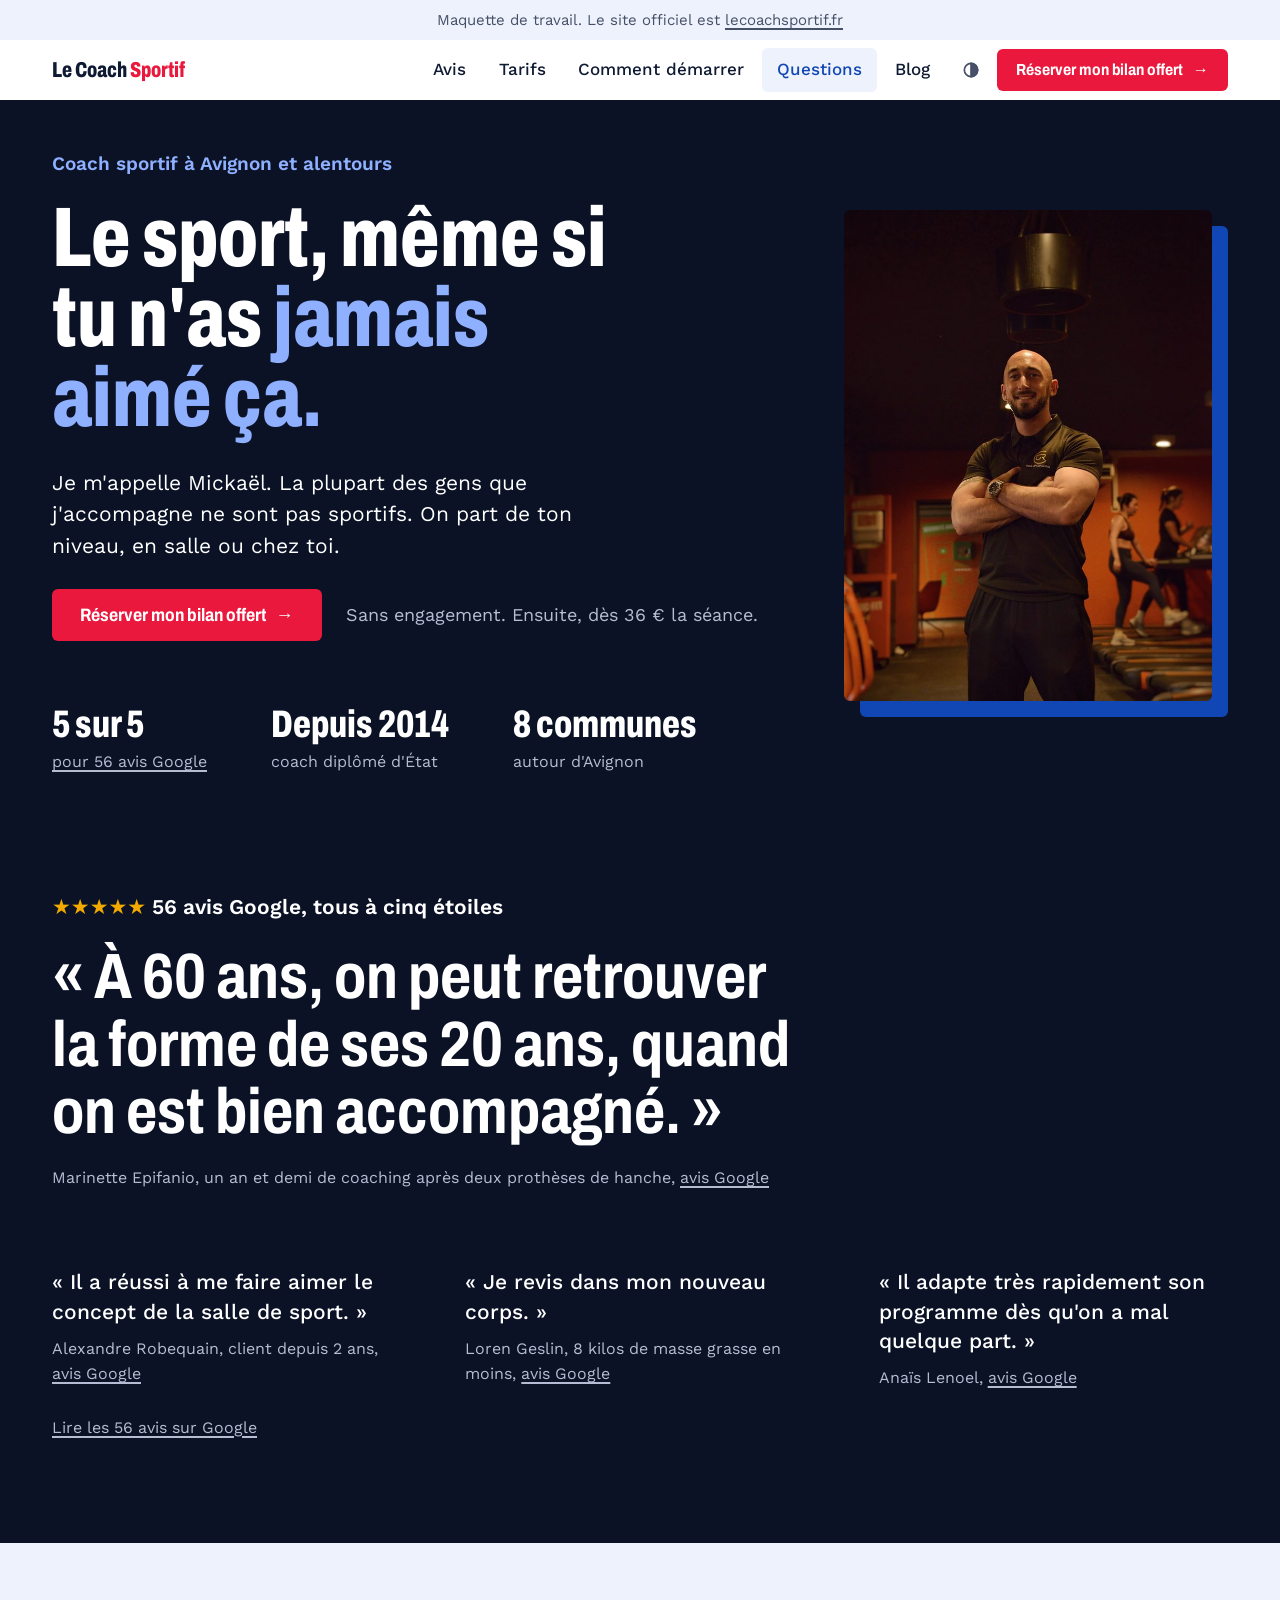
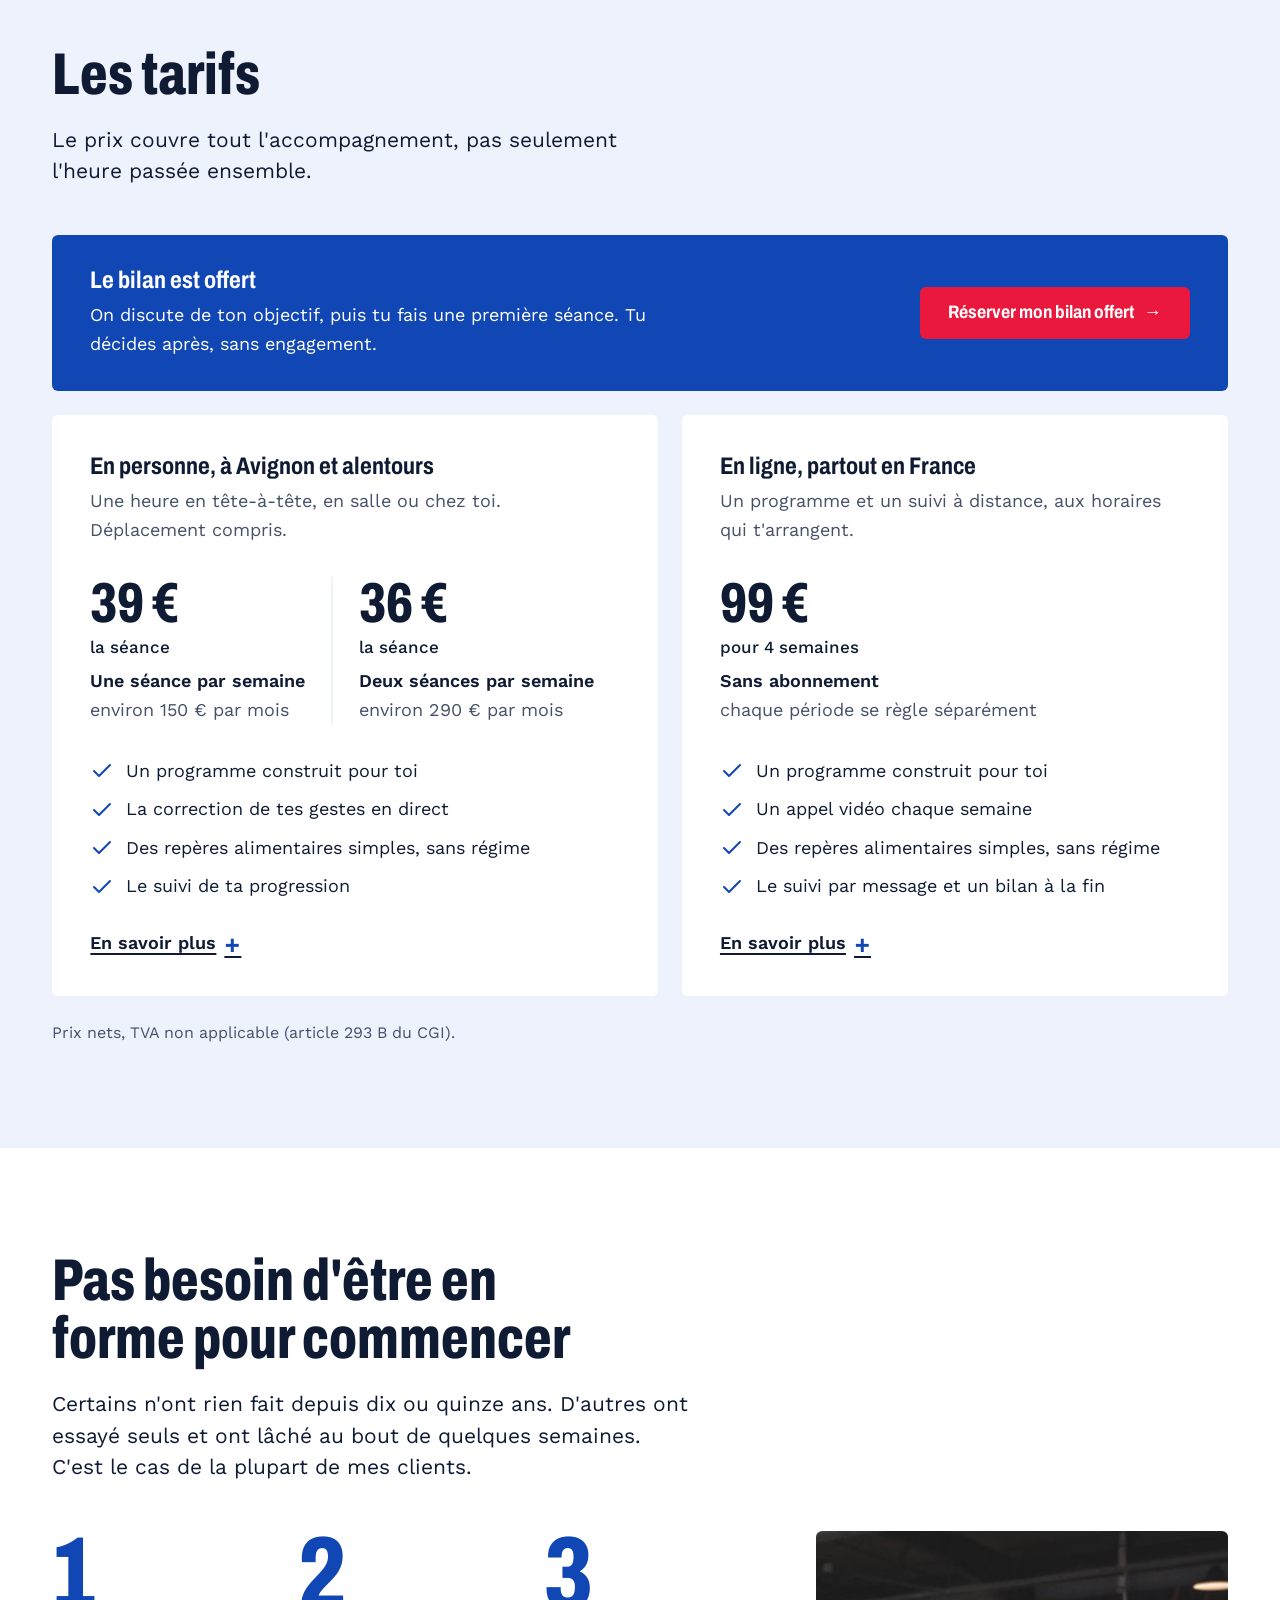
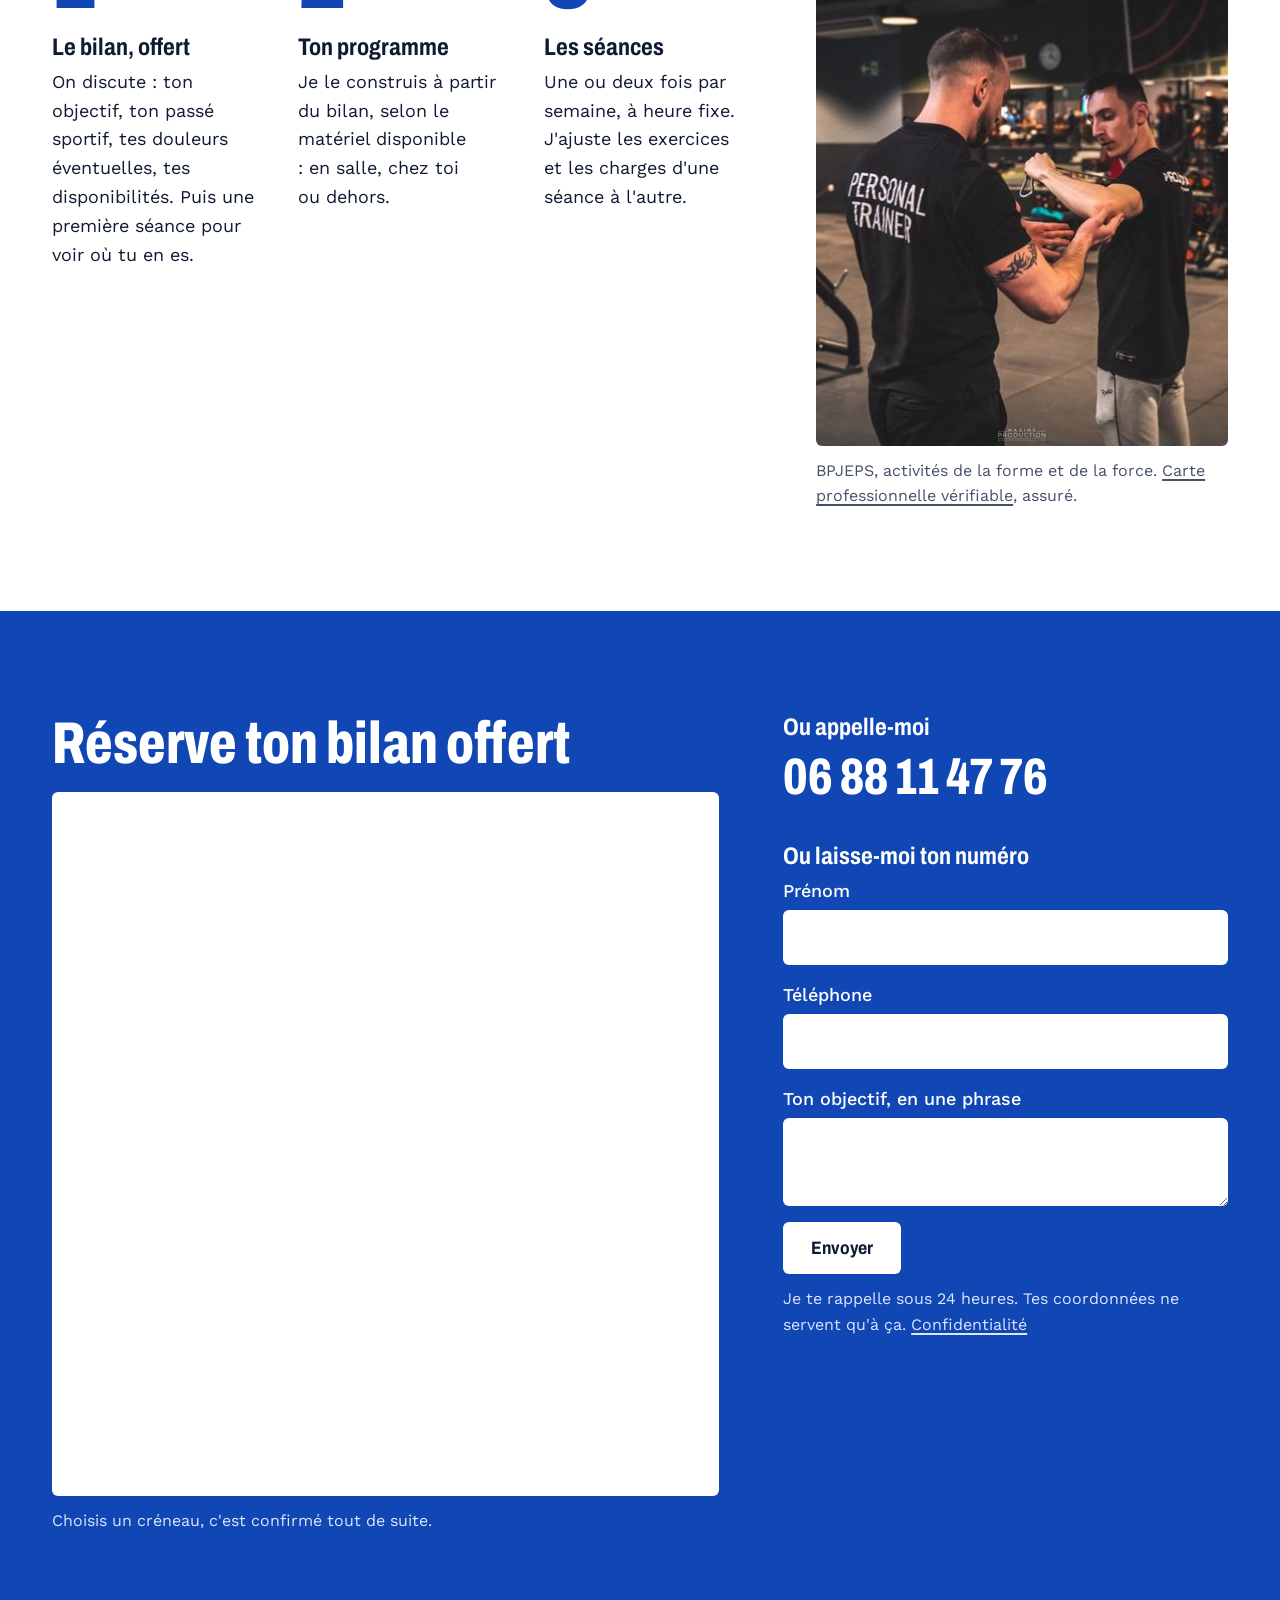
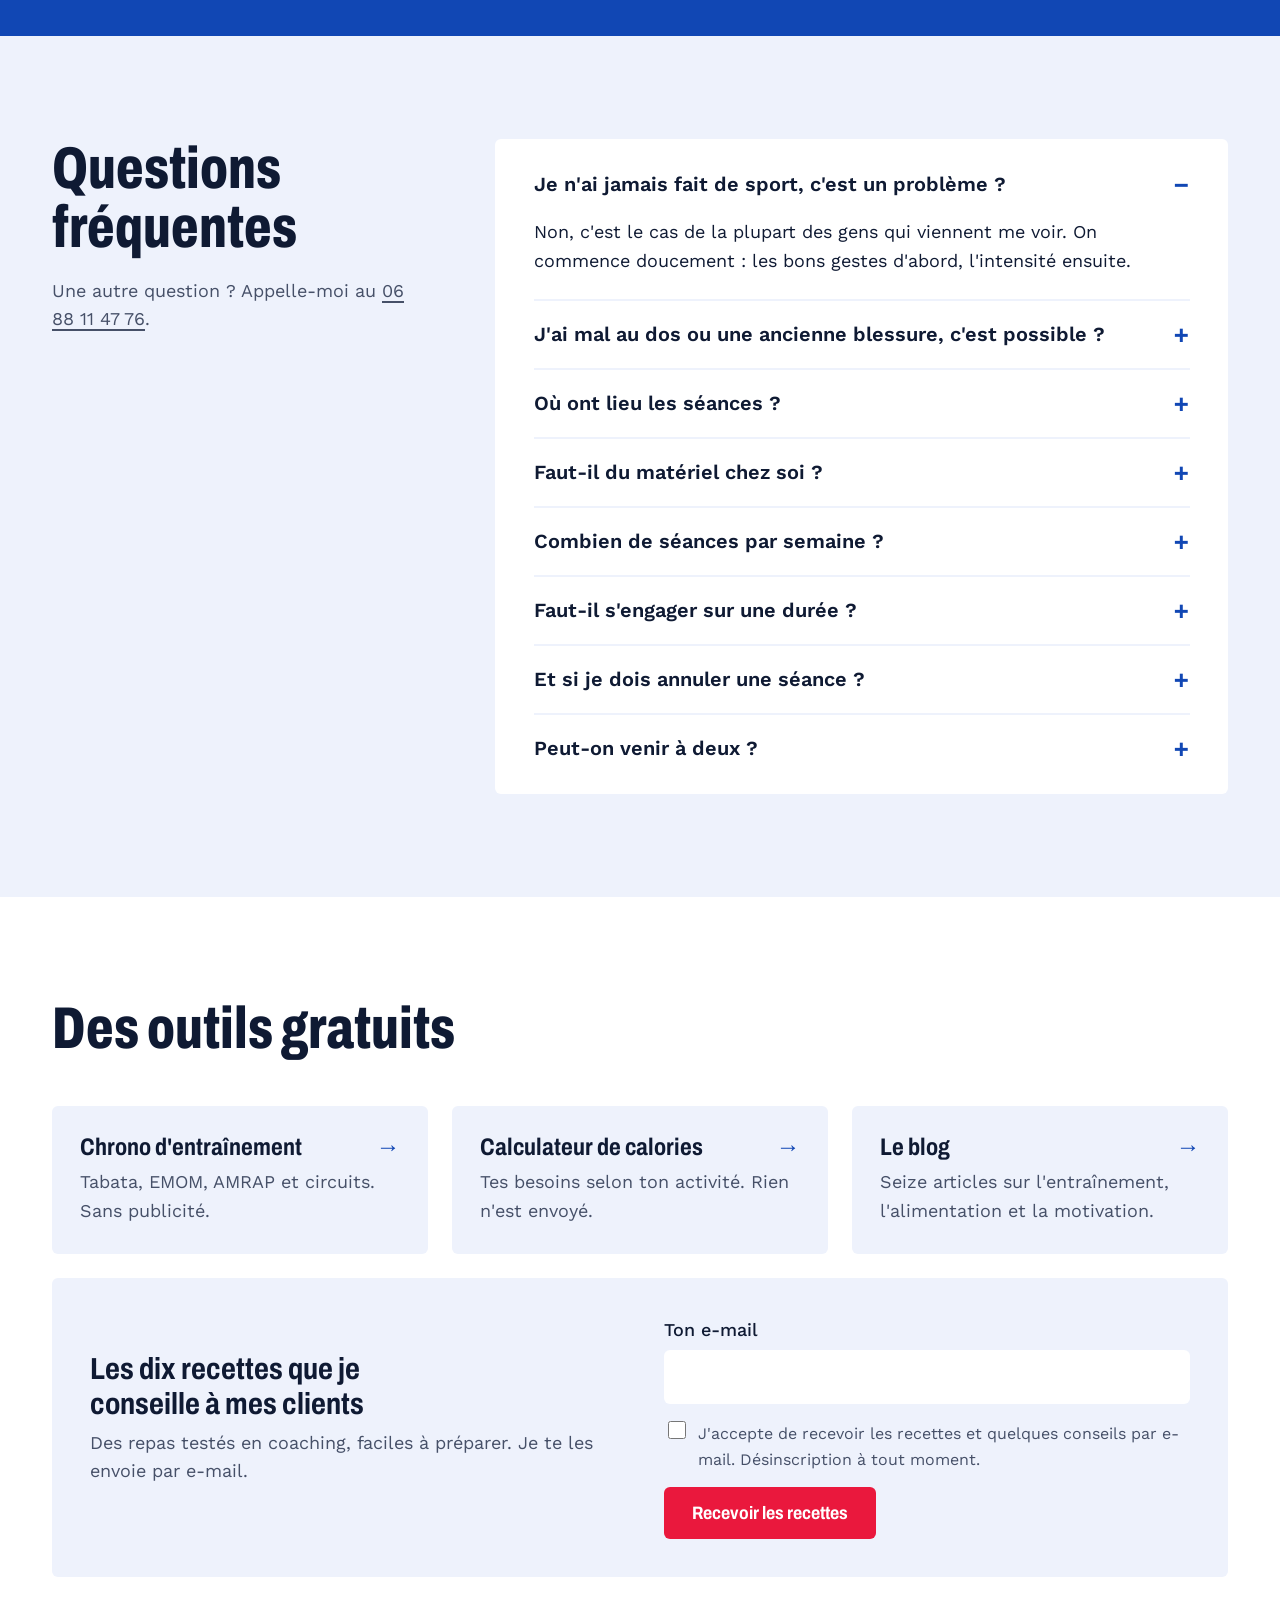
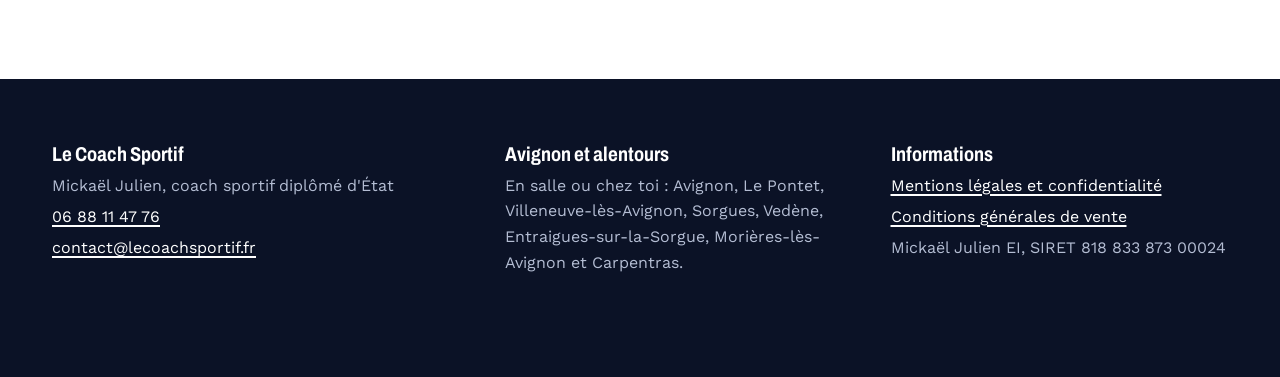
==== index.html @ 74380c13 "Bandes pleine largeur, nouvel accueil, tarifs en panneaux alignés Co-Authored-By: Claude Opus 5.5 <n" ====
<!DOCTYPE html>
<html lang="fr">
<head>
<meta charset="UTF-8">
<meta name="viewport" content="width=device-width, initial-scale=1">
<title>Coach sportif à Avignon et alentours, en salle ou à domicile | Mickaël Julien</title>
<meta name="description" content="Mickaël Julien, coach sportif diplômé d'État depuis 2014 à Avignon et alentours. Séances individuelles d'une heure, en salle ou à domicile. Bilan offert.">
<meta name="robots" content="noindex">
<script>
  /* Thème choisi à la main ; sans choix enregistré, le système décide. */
  try {
    var saved = localStorage.getItem('theme');
    if (saved === 'light' || saved === 'dark') document.documentElement.dataset.theme = saved;
  } catch (e) {}
</script>
<link rel="preload" href="fonts/archivo.woff2" as="font" type="font/woff2" crossorigin>
<link rel="stylesheet" href="site.css">
</head>
<body>

<p class="draft">Maquette de travail. Le site officiel est <a href="https://lecoachsportif.fr/">lecoachsportif.fr</a></p>

<header class="nav">
  <div class="nav-bar">
    <a class="brand" href="./">Le Coach <span>Sportif</span></a>
    <nav class="nav-links" aria-label="Navigation principale">
      <a href="#avis">Avis</a>
      <a href="#tarifs">Tarifs</a>
      <a href="#demarrer">Comment démarrer</a>
      <a href="#questions">Questions</a>
      <a href="https://lecoachsportif.fr/blog/">Blog</a>
    </nav>
    <button class="theme-btn" type="button" data-theme-cycle>
      <svg viewBox="0 0 24 24" data-icon="system" aria-hidden="true"><circle cx="12" cy="12" r="8"/><path d="M12 4a8 8 0 0 1 0 16z" fill="currentColor"/></svg>
      <svg viewBox="0 0 24 24" data-icon="light" aria-hidden="true"><circle cx="12" cy="12" r="4"/><path d="M12 2v2M12 20v2M2 12h2M20 12h2M5 5l1.5 1.5M17.5 17.5 19 19M19 5l-1.5 1.5M6.5 17.5 5 19"/></svg>
      <svg viewBox="0 0 24 24" data-icon="dark" aria-hidden="true"><path d="M20 14.5A8 8 0 0 1 9.5 4 8 8 0 1 0 20 14.5z"/></svg>
      <span class="theme-label"></span>
    </button>
    <a class="btn small" href="#reserver">Réserver mon bilan offert</a>
    <button class="ghost menu-open" type="button" id="menuOpen" aria-haspopup="dialog">Menu</button>
  </div>
</header>

<dialog class="sheet" id="menu" aria-label="Menu">
  <button class="ghost close" type="button" id="menuClose">Fermer</button>
  <nav>
      <a href="#avis">Avis</a>
      <a href="#tarifs">Tarifs</a>
      <a href="#demarrer">Comment démarrer</a>
      <a href="#questions">Questions</a>
      <a href="https://lecoachsportif.fr/blog/">Blog</a>
  </nav>
  <div class="sheet-foot">
    <a href="tel:+33688114776">06 88 11 47 76</a>
    <a class="btn" href="#reserver">Réserver mon bilan offert</a>
    <button class="theme-btn" type="button" data-theme-cycle>
      <svg viewBox="0 0 24 24" data-icon="system" aria-hidden="true"><circle cx="12" cy="12" r="8"/><path d="M12 4a8 8 0 0 1 0 16z" fill="currentColor"/></svg>
      <svg viewBox="0 0 24 24" data-icon="light" aria-hidden="true"><circle cx="12" cy="12" r="4"/><path d="M12 2v2M12 20v2M2 12h2M20 12h2M5 5l1.5 1.5M17.5 17.5 19 19M19 5l-1.5 1.5M6.5 17.5 5 19"/></svg>
      <svg viewBox="0 0 24 24" data-icon="dark" aria-hidden="true"><path d="M20 14.5A8 8 0 0 1 9.5 4 8 8 0 1 0 20 14.5z"/></svg>
      <span class="theme-label"></span>
    </button>
  </div>
</dialog>

<main>

  <svg class="sprite" aria-hidden="true">
    <symbol id="i-check" viewBox="0 0 24 24"><path d="m4 12 5 5L20 6"/></symbol>
    <symbol id="i-user" viewBox="0 0 24 24"><circle cx="12" cy="8" r="4"/><path d="M4 21a8 8 0 0 1 16 0"/></symbol>
    <symbol id="i-phone" viewBox="0 0 24 24"><rect x="7" y="2" width="10" height="20" rx="2"/><path d="M11 18h2"/></symbol>
    <symbol id="i-calendar" viewBox="0 0 24 24"><rect x="3" y="4" width="18" height="17" rx="2"/><path d="M3 9h18M8 2v4M16 2v4"/></symbol>
    <symbol id="i-card" viewBox="0 0 24 24"><rect x="2" y="5" width="20" height="14" rx="2"/><path d="M2 10h20"/></symbol>
    <symbol id="i-video" viewBox="0 0 24 24"><rect x="2" y="6" width="14" height="12" rx="2"/><path d="m16 10 6-3v10l-6-3"/></symbol>
    <symbol id="i-swap" viewBox="0 0 24 24"><path d="M4 8h15l-3-3M20 16H5l3 3"/></symbol>
  </svg>

  <section class="band band--dark hero">
    <div class="wrap hero-grid">
      <div class="hero-head">
        <h1><span class="where">Coach sportif à Avignon et alentours</span><span class="line">Le sport, même si</span> <span class="line">tu n'as <em>jamais</em></span> <span class="line"><em>aimé ça.</em></span></h1>
      </div>
      <figure class="hero-photo">
        <img src="images/mickael-julien.jpg" width="700" height="1048" fetchpriority="high" alt="Mickaël Julien, souriant, dans la salle où il entraîne">
      </figure>
      <div class="hero-body">
        <p class="lead">Je m'appelle Mickaël. La plupart des gens que j'accompagne ne sont pas sportifs. On part de ton niveau, en salle ou chez toi.</p>
        <div class="hero-actions">
          <a class="btn" href="#reserver" id="heroBook">Réserver mon bilan offert</a>
          <span>Sans engagement. Ensuite, dès 36 € la séance.</span>
        </div>
      </div>
      <ul class="stats">
        <li><strong>5 sur 5</strong><span><a href="#avis">pour 56 avis Google</a></span></li>
        <li><strong>Depuis 2014</strong><span>coach diplômé d'État</span></li>
        <li><strong>8 communes</strong><span>autour d'Avignon</span></li>
      </ul>
    </div>
  </section>

  <section class="band band--dark reviews" id="avis">
    <div class="wrap">
      <p class="rating"><span class="stars" aria-hidden="true">★★★★★</span> 56 avis Google, tous à cinq étoiles</p>
      <figure class="voice featured">
        <blockquote>« À 60 ans, on peut retrouver la forme de ses 20 ans, quand on est bien accompagné. »</blockquote>
        <figcaption>Marinette Epifanio, un an et demi de coaching après deux prothèses de hanche, <a href="https://www.google.com/maps/contrib/117958380226126533431/place/ChIJQWrjyyGvthIRpLLf7QFSSnQ" rel="noopener">avis Google</a></figcaption>
      </figure>
      <div class="voices">
      <figure class="voice">
        <blockquote>« Il a réussi à me faire aimer le concept de la salle de sport. »</blockquote>
        <figcaption>Alexandre Robequain, client depuis 2 ans, <a href="https://www.google.com/maps/contrib/102161486394926743464/place/ChIJQWrjyyGvthIRpLLf7QFSSnQ" rel="noopener">avis Google</a></figcaption>
      </figure>
      <figure class="voice">
        <blockquote>« Je revis dans mon nouveau corps. »</blockquote>
        <figcaption>Loren Geslin, 8 kilos de masse grasse en moins, <a href="https://www.google.com/maps/contrib/100327429019744386675/place/ChIJQWrjyyGvthIRpLLf7QFSSnQ" rel="noopener">avis Google</a></figcaption>
      </figure>
      <figure class="voice">
        <blockquote>« Il adapte très rapidement son programme dès qu'on a mal quelque part. »</blockquote>
        <figcaption>Anaïs Lenoel, <a href="https://www.google.com/maps/contrib/116661755767417119550/place/ChIJQWrjyyGvthIRpLLf7QFSSnQ" rel="noopener">avis Google</a></figcaption>
      </figure>
      </div>
      <p class="fine"><a href="https://maps.app.goo.gl/a9kZfkyKhgSr3w8s7" rel="noopener">Lire les 56 avis sur Google</a></p>
    </div>
  </section>

  <section class="band band--tint" id="tarifs">
    <div class="wrap">
      <div class="intro">
        <h2>Les tarifs</h2>
        <p class="lead">Le prix couvre tout l'accompagnement, pas seulement l'heure passée ensemble.</p>
      </div>
      <div class="free-first">
        <div>
          <h3>Le bilan est offert</h3>
          <p>On discute de ton objectif, puis tu fais une première séance. Tu décides après, sans engagement.</p>
        </div>
        <a class="btn" href="#reserver">Réserver mon bilan offert</a>
      </div>
      <div class="offers">
        <div class="offer">
          <h3>En personne, à Avignon et alentours</h3>
          <p>Une heure en tête-à-tête, en salle ou chez toi. Déplacement compris.</p>
          <div class="rates">
            <div class="rate"><strong>39 € <small>la séance</small></strong><span>Une séance par semaine<span class="muted">environ 150 € par mois</span></span></div>
            <div class="rate"><strong>36 € <small>la séance</small></strong><span>Deux séances par semaine<span class="muted">environ 290 € par mois</span></span></div>
          </div>
          <ul class="ticks">
            <li><svg class="ico" aria-hidden="true"><use href="#i-check"/></svg><span>Un programme construit pour toi</span></li>
            <li><svg class="ico" aria-hidden="true"><use href="#i-check"/></svg><span>La correction de tes gestes en direct</span></li>
            <li><svg class="ico" aria-hidden="true"><use href="#i-check"/></svg><span>Des repères alimentaires simples, sans régime</span></li>
            <li><svg class="ico" aria-hidden="true"><use href="#i-check"/></svg><span>Le suivi de ta progression</span></li>
          </ul>
          <details class="more">
            <summary>En savoir plus</summary>
            <ul class="facts">
              <li><svg class="ico" aria-hidden="true"><use href="#i-user"/></svg><span>Pour toi si tu débutes, si tu reprends, ou si sans rendez-vous tu n'irais pas.</span></li>
              <li><svg class="ico" aria-hidden="true"><use href="#i-phone"/></svg><span>Ton programme est dans une application.</span></li>
              <li><svg class="ico" aria-hidden="true"><use href="#i-calendar"/></svg><span>Une séance se reporte sans frais jusqu'à 24 heures avant.</span></li>
              <li><svg class="ico" aria-hidden="true"><use href="#i-card"/></svg><span>Paiement par virement, chèque ou espèces.</span></li>
              <li><svg class="ico" aria-hidden="true"><use href="#i-swap"/></svg><span>Horaires qui changent tout le temps ? Choisis plutôt le coaching en ligne.</span></li>
            </ul>
          </details>
        </div>
        <div class="offer">
          <h3>En ligne, partout en France</h3>
          <p>Un programme et un suivi à distance, aux horaires qui t'arrangent.</p>
          <div class="rates">
            <div class="rate"><strong>99 € <small>pour 4 semaines</small></strong><span>Sans abonnement<span class="muted">chaque période se règle séparément</span></span></div>
          </div>
          <ul class="ticks">
            <li><svg class="ico" aria-hidden="true"><use href="#i-check"/></svg><span>Un programme construit pour toi</span></li>
            <li><svg class="ico" aria-hidden="true"><use href="#i-check"/></svg><span>Un appel vidéo chaque semaine</span></li>
            <li><svg class="ico" aria-hidden="true"><use href="#i-check"/></svg><span>Des repères alimentaires simples, sans régime</span></li>
            <li><svg class="ico" aria-hidden="true"><use href="#i-check"/></svg><span>Le suivi par message et un bilan à la fin</span></li>
          </ul>
          <details class="more">
            <summary>En savoir plus</summary>
            <ul class="facts">
              <li><svg class="ico" aria-hidden="true"><use href="#i-user"/></svg><span>Pour toi si tu habites loin, si tes horaires changent, ou si tu stagnes seul.</span></li>
              <li><svg class="ico" aria-hidden="true"><use href="#i-phone"/></svg><span>Ton programme est dans une application.</span></li>
              <li><svg class="ico" aria-hidden="true"><use href="#i-video"/></svg><span>Un appel de 20 à 30 minutes par semaine, sur WhatsApp ou FaceTime.</span></li>
              <li><svg class="ico" aria-hidden="true"><use href="#i-card"/></svg><span>Paiement par PayPal ou carte bancaire.</span></li>
              <li><svg class="ico" aria-hidden="true"><use href="#i-swap"/></svg><span>Débutant complet ? Choisis plutôt quelques séances en personne.</span></li>
            </ul>
            <a class="btn" href="https://www.paypal.com/ncp/payment/DQ3FPC8XZ4YDE" rel="noopener">Payer mes 4 premières semaines</a>
            <p class="fine">Je te contacte sous 24 heures. En payant, tu acceptes les <a href="cgv/">conditions générales de vente</a>.</p>
          </details>
        </div>
      </div>
      <p class="fine">Prix nets, TVA non applicable (article 293 B du CGI).</p>
    </div>
  </section>

  <section class="band" id="demarrer">
    <div class="wrap">
      <div class="intro">
        <h2>Pas besoin d'être en forme pour commencer</h2>
        <p class="lead">Certains n'ont rien fait depuis dix ou quinze ans. D'autres ont essayé seuls et ont lâché au bout de quelques semaines. C'est le cas de la plupart de mes clients.</p>
      </div>
      <div class="start">
        <ol class="steps">
          <li><h3>Le bilan, offert</h3><p>On discute : ton objectif, ton passé sportif, tes douleurs éventuelles, tes disponibilités. Puis une première séance pour voir où tu en es.</p></li>
          <li><h3>Ton programme</h3><p>Je le construis à partir du bilan, selon le matériel disponible : en salle, chez toi ou dehors.</p></li>
          <li><h3>Les séances</h3><p>Une ou deux fois par semaine, à heure fixe. J'ajuste les exercices et les charges d'une séance à l'autre.</p></li>
        </ol>
        <figure>
          <img src="images/seance-3.jpg" width="640" height="513" loading="lazy" decoding="async" alt="Mickaël guide le mouvement d'un client pendant une séance en salle">
          <figcaption>BPJEPS, activités de la forme et de la force. <a href="https://recherche-educateur.sports.gouv.fr" rel="noopener">Carte professionnelle vérifiable</a>, assuré.</figcaption>
        </figure>
      </div>
    </div>
  </section>

  <section class="band band--blue" id="reserver">
    <div class="wrap booking">
      <div>
        <h2>Réserve ton bilan offert</h2>
        <div class="slots" id="slots">
          <p>L'agenda se charge. S'il ne s'affiche pas, <a href="https://calendly.com/personaltrainermycoachmickael/bilan-forme-offert" rel="noopener">ouvre-le dans un nouvel onglet</a>.</p>
        </div>
        <p class="note">Choisis un créneau, c'est confirmé tout de suite.</p>
      </div>
      <div>
        <h3>Ou appelle-moi</h3>
        <a class="tel" href="tel:+33688114776">06 88 11 47 76</a>
        <h3>Ou laisse-moi ton numéro</h3>
        <form class="callback" id="callback">
          <label>Prénom <input class="field" type="text" name="firstname" autocomplete="given-name" required></label>
          <label>Téléphone <input class="field" type="tel" name="phone" autocomplete="tel" required></label>
          <label>Ton objectif, en une phrase <textarea class="field" name="message"></textarea></label>
          <button class="btn quiet" type="submit">Envoyer</button>
        </form>
        <p class="note">Je te rappelle sous 24 heures. Tes coordonnées ne servent qu'à ça. <a href="mentions-legales/#confidentialite">Confidentialité</a></p>
      </div>
    </div>
  </section>

  <section class="band band--tint" id="questions">
    <div class="wrap faq">
      <div>
        <h2>Questions fréquentes</h2>
        <p class="muted">Une autre question ? Appelle-moi au <a href="tel:+33688114776">06 88 11 47 76</a>.</p>
      </div>
      <div class="faq-list">
    <details open>
      <summary>Je n'ai jamais fait de sport, c'est un problème ?</summary>
      <p>Non, c'est le cas de la plupart des gens qui viennent me voir. On commence doucement : les bons gestes d'abord, l'intensité ensuite.</p>
    </details>
    <details>
      <summary>J'ai mal au dos ou une ancienne blessure, c'est possible ?</summary>
      <p>Souvent oui. Ma première question sera de savoir si tu as consulté. Avec un avis médical favorable, on adapte les mouvements et on renforce progressivement. Je travaille volontiers avec ton kiné ou ton médecin.</p>
    </details>
    <details>
      <summary>Où ont lieu les séances ?</summary>
      <p>En salle ou chez toi : Avignon, Le Pontet, Villeneuve-lès-Avignon, Sorgues, Vedène, Entraigues-sur-la-Sorgue, Morières-lès-Avignon et Carpentras. Le déplacement est compris. Si tu habites plus loin, il y a le coaching en ligne.</p>
    </details>
    <details>
      <summary>Faut-il du matériel chez soi ?</summary>
      <p>Non. On peut travailler au poids du corps ou avec quelques accessoires simples.</p>
    </details>
    <details>
      <summary>Combien de séances par semaine ?</summary>
      <p>Une ou deux avec moi, et des séances en autonomie avec ton programme. Ce qui compte, c'est la régularité : deux séances tenues six mois valent bien plus qu'un mois intensif suivi d'un abandon.</p>
    </details>
    <details>
      <summary>Faut-il s'engager sur une durée ?</summary>
      <p>Non. Au bilan, on estime ensemble le temps qu'il faut pour atteindre ton objectif. Cette durée sert de repère, il n'y a pas de contrat imposé.</p>
    </details>
    <details>
      <summary>Et si je dois annuler une séance ?</summary>
      <p>Préviens-moi au moins 24 heures avant et on la reporte. Passé ce délai, la séance est due : le créneau t'était réservé.</p>
    </details>
    <details>
      <summary>Peut-on venir à deux ?</summary>
      <p>Oui, quand les niveaux et les objectifs sont proches. Parle-m'en au bilan.</p>
    </details>
      </div>
    </div>
  </section>

  <section class="band">
    <div class="wrap">
      <div class="intro">
        <h2>Des outils gratuits</h2>
      </div>
      <div class="free">
        <a href="https://lecoachsportif.fr/chrono/"><h3>Chrono d'entraînement</h3><p>Tabata, EMOM, AMRAP et circuits. Sans publicité.</p></a>
        <a href="https://lecoachsportif.fr/calculateur/"><h3>Calculateur de calories</h3><p>Tes besoins selon ton activité. Rien n'est envoyé.</p></a>
        <a href="https://lecoachsportif.fr/blog/"><h3>Le blog</h3><p>Seize articles sur l'entraînement, l'alimentation et la motivation.</p></a>
      </div>
      <div class="ebook">
        <div>
          <h3>Les dix recettes que je conseille à mes clients</h3>
          <p class="muted">Des repas testés en coaching, faciles à préparer. Je te les envoie par e-mail.</p>
        </div>
        <form id="ebook">
          <label>Ton e-mail <input class="field" type="email" name="EMAIL" autocomplete="email" required></label>
          <label class="consent"><input type="checkbox" name="OPT_IN" required> <span>J'accepte de recevoir les recettes et quelques conseils par e-mail. Désinscription à tout moment.</span></label>
          <button class="btn" type="submit">Recevoir les recettes</button>
        </form>
      </div>
    </div>
  </section>

</main>

<footer class="band band--dark foot">
  <div class="wrap">
    <div>
      <h3>Le Coach Sportif</h3>
      <p>Mickaël Julien, coach sportif diplômé d'État</p>
      <p><a href="tel:+33688114776">06 88 11 47 76</a></p>
      <p><a href="mailto:contact@lecoachsportif.fr">contact@lecoachsportif.fr</a></p>
    </div>
    <div>
      <h3>Avignon et alentours</h3>
      <p>En salle ou chez toi : Avignon, Le Pontet, Villeneuve-lès-Avignon, Sorgues, Vedène, Entraigues-sur-la-Sorgue, Morières-lès-Avignon et Carpentras.</p>
    </div>
    <div>
      <h3>Informations</h3>
      <p><a href="mentions-legales/">Mentions légales et confidentialité</a></p>
      <p><a href="cgv/">Conditions générales de vente</a></p>
      <p>Mickaël Julien EI, SIRET 818 833 873 00024</p>
    </div>
  </div>
</footer>
<div class="dock" id="dock"><a class="btn" href="#reserver">Réserver mon bilan offert</a></div>
<script src="site.js"></script>
</body>
</html>
---- site.css ----
@font-face{ font-family: "Archivo"; src: url("fonts/archivo.woff2") format("woff2"); font-weight: 100 900; font-stretch: 62% 125%; font-display: swap; }
@font-face{ font-family: "Work Sans"; src: url("fonts/work-sans.woff2") format("woff2"); font-weight: 100 900; font-display: swap; }

/* Mise en page : chaque section est une bande de couleur d'un bord à l'autre ; le contenu tient dans une colonne de 76rem. */
:root{
  color-scheme: light dark;
  interpolate-size: allow-keywords;
  --blue: #1147B4;
  --red: #EA183D;
  --star: #F2A900;
  --navy: #0B1226;
  --paper: light-dark(#FFFFFF, #0A1024);
  --tint: light-dark(#EEF2FC, #141D3A);
  --ink: light-dark(#0F1A33, #EEF1F8);
  --muted: light-dark(#465068, #B4BDD3);
  --accent: light-dark(#1147B4, #8FB0FF);
  --display: "Archivo", "Arial Narrow", sans-serif;
  --body: "Work Sans", system-ui, sans-serif;
  --r: 0.375rem;
  --band: clamp(4rem, 8vw, 7rem);
}
:root[data-theme="light"]{ color-scheme: light; }
:root[data-theme="dark"]{ color-scheme: dark; }

*{ box-sizing: border-box; }
html{ -webkit-text-size-adjust: 100%; scroll-padding-top: 4.5rem; }
@media (prefers-reduced-motion: no-preference){ html{ scroll-behavior: smooth; } }
@view-transition{ navigation: auto; }
body{ margin: 0; background: var(--paper); color: var(--ink); font-family: var(--body); font-size: 1.125rem; line-height: 1.6; }
img{ display: block; max-width: 100%; height: auto; }
a{ color: inherit; text-underline-offset: 0.2em; text-decoration-thickness: 2px; }
:focus-visible{ outline: 3px solid var(--red); outline-offset: 3px; }
p{ margin: 0 0 1rem; text-wrap: pretty; }

/* Bandes : chacune fixe ses propres couleurs, les composants à l'intérieur s'y adaptent */
.band{ padding-block: var(--band); background: var(--paper); color: var(--ink); --panel: var(--tint); }
.band--tint{ background: var(--tint); --panel: var(--paper); }
.band--dark{ background: var(--navy); --ink: #FFFFFF; --muted: #B4BDD3; --accent: #8FB0FF; --panel: #141D3A; }
.band--blue{ background: var(--blue); --ink: #FFFFFF; --muted: #DCE6FF; --accent: #FFFFFF; }
.wrap{ max-width: 76rem; margin-inline: auto; padding-inline: 1.25rem; }
.intro{ max-width: 40rem; margin-bottom: 3rem; }

h1, h2, h3{ font-family: var(--display); font-stretch: 72%; font-weight: 800; line-height: 1; margin: 0; text-wrap: balance; }
h2{ font-size: clamp(2.4rem, 4.6vw, 3.75rem); margin-bottom: 1.25rem; }
h3{ font-size: 1.5rem; font-stretch: 80%; font-weight: 700; line-height: 1.15; margin-bottom: 0.4rem; }
.lead{ font-size: 1.3125rem; line-height: 1.5; }
.muted{ color: var(--muted); }
.fine{ margin: 1.5rem 0 0; color: var(--muted); font-size: 1rem; }
.stars{ color: var(--star); }
.sprite{ position: absolute; width: 0; height: 0; }
.ico{ width: 1.5rem; height: 1.5rem; flex: none; fill: none; stroke: var(--accent); stroke-width: 2; stroke-linecap: round; stroke-linejoin: round; }

/* Bouton de réservation : le seul rouge de la page */
.btn{
  display: inline-flex; align-items: center; justify-content: center; min-height: 3.25rem; text-align: center;
  background: var(--red); color: #fff; text-decoration: none; cursor: pointer; border: 0; border-radius: var(--r);
  font-family: var(--display); font-stretch: 85%; font-weight: 700; font-size: 1.125rem; padding: 0.6rem 1.75rem;
  transition: transform 0.15s ease;
}
.btn:hover{ transform: translateY(-2px); }
.btn:active{ transform: none; }
a.btn::after{ content: "→"; display: inline-block; margin-left: 0.6rem; transition: transform 0.2s ease; }
a.btn:hover::after{ transform: translateX(0.3rem); }
.btn.small{ min-height: 2.6rem; font-size: 1rem; padding: 0.4rem 1.2rem; }
.btn.quiet{ background: #fff; color: #0F1A33; }

/* Menu */
.draft{ margin: 0; padding: 0.5rem 1.25rem; text-align: center; font-size: 0.9375rem; background: var(--tint); color: var(--muted); }
.nav{ position: sticky; top: 0; z-index: 20; background: var(--paper); }
/* Une ombre sépare le menu du contenu dès que la page a défilé */
@supports (animation-timeline: scroll()){
  .nav{ animation: nav-lift linear both; animation-timeline: scroll(); animation-range: 0 6rem; }
  @keyframes nav-lift{ to{ box-shadow: 0 0.25rem 1.25rem light-dark(rgba(15, 26, 51, 0.1), rgba(0, 0, 0, 0.5)); } }
}
.nav-bar{ display: flex; align-items: center; gap: 0.25rem; max-width: 76rem; margin: 0 auto; padding: 0.5rem 1.25rem; }
.brand{ font-family: var(--display); font-stretch: 72%; font-weight: 800; font-size: 1.35rem; text-decoration: none; margin-right: auto; white-space: nowrap; }
.brand span{ color: var(--red); }
.nav-links{ display: flex; gap: 0.15rem; }
.nav-links a{ text-decoration: none; font-size: 1.0625rem; font-weight: 500; padding: 0.5rem 0.95rem; border-radius: var(--r); }
.nav-links a:hover, .nav-links a[aria-current="true"]{ background: var(--tint); color: var(--accent); }
.ghost{ font: inherit; font-weight: 500; color: var(--muted); background: none; border: 0; border-radius: var(--r); padding: 0.5rem 0.95rem; cursor: pointer; white-space: nowrap; }
.ghost:hover{ background: var(--tint); color: var(--accent); }
.menu-open{ display: none; color: var(--ink); }
.theme-btn{ display: inline-flex; align-items: center; gap: 0.6rem; font: inherit; color: var(--muted); background: none; border: 0; border-radius: var(--r); padding: 0.75rem; cursor: pointer; }
.theme-btn:hover{ color: var(--accent); background: var(--tint); }
.theme-btn svg[hidden]{ display: none; }
.theme-btn svg{ width: 1.25rem; height: 1.25rem; fill: none; stroke: currentColor; stroke-width: 2; stroke-linecap: round; }
.nav-bar .theme-label{ position: absolute; width: 1px; height: 1px; overflow: hidden; clip-path: inset(50%); }

/* Menu plein écran sur téléphone */
.sheet{ width: 100vw; max-width: none; height: 100dvh; max-height: none; margin: 0; border: 0; padding: 1.5rem; background: var(--blue); color: #fff; }
.sheet[open]{ display: flex; flex-direction: column; }
.sheet .close{ align-self: flex-end; color: #fff; }
.sheet .close:hover{ background: rgba(255, 255, 255, 0.16); color: #fff; }
.sheet nav{ display: grid; gap: 0.25rem; margin: auto 0; }
.sheet nav a{ font-family: var(--display); font-stretch: 72%; font-weight: 800; font-size: 2.6rem; line-height: 1.15; text-decoration: none; }
.sheet-foot{ display: grid; gap: 1rem; }
.sheet-foot .theme-btn{ color: #fff; justify-self: start; padding-left: 0; }
.sheet-foot .theme-btn:hover{ background: none; color: #fff; }
.sheet-foot a{ font-size: 1.25rem; font-weight: 600; }

/* Accueil : le titre à gauche, le portrait encadré à droite, les chiffres clés en bas de la bande */
.hero{ padding-block: clamp(2rem, 4vw, 3.5rem) clamp(3rem, 6vw, 5rem); }
.hero-grid{ display: grid; grid-template-columns: 1fr minmax(0, 24rem); grid-template-areas: "head photo" "body photo" "stats photo"; grid-template-rows: 1fr auto auto; column-gap: clamp(2rem, 6vw, 6rem); }
.hero-head{ grid-area: head; align-self: end; }
.hero-body{ grid-area: body; }
.hero h1{ font-size: clamp(3rem, 6.6vw, 5.75rem); line-height: 0.95; }
.hero h1 .line{ display: block; }
.hero h1 em{ font-style: normal; color: var(--accent); }
.where{ display: block; font-family: var(--body); font-stretch: normal; font-weight: 600; font-size: 1.1875rem; line-height: 1.4; margin-bottom: 1.25rem; color: var(--accent); }
.hero .lead{ margin: 1.75rem 0; max-width: 33rem; }
.hero-actions{ display: flex; flex-wrap: wrap; align-items: center; gap: 0.75rem 1.5rem; }
.hero-actions span{ color: var(--muted); }
/* Le portrait garde sa largeur d'origine pour rester net ; un aplat bleu décalé derrière lui donne l'effet d'affiche */
.hero-photo{ grid-area: photo; margin: 0 1rem 1rem 0; position: relative; align-self: center; }
.hero-photo::before{ content: ""; position: absolute; inset: 1rem -1rem -1rem 1rem; background: var(--blue); border-radius: var(--r); }
.hero-photo img{ position: relative; width: 100%; aspect-ratio: 3 / 4; object-fit: cover; object-position: 50% 20%; border-radius: var(--r); }
.stats{ grid-area: stats; list-style: none; margin: clamp(2.5rem, 5vw, 4rem) 0 0; padding: 0; display: grid; grid-template-columns: repeat(3, auto); justify-content: start; gap: 1.5rem clamp(2rem, 5vw, 4.5rem); }
.stats strong{ display: block; font-family: var(--display); font-stretch: 72%; font-weight: 800; font-size: clamp(1.9rem, 3vw, 2.6rem); line-height: 1; }
.stats span{ display: block; margin-top: 0.35rem; color: var(--muted); font-size: 1rem; }

/* Avis : une phrase en très grand, trois courtes, chacune liée à sa page Google */
.reviews{ padding-top: clamp(1rem, 3vw, 2.5rem); }
.rating{ font-weight: 600; font-size: 1.3125rem; margin: 0; }
.voice{ margin: 0; }
.voice blockquote{ margin: 0 0 0.6rem; font-size: 1.3125rem; line-height: 1.4; font-weight: 500; }
.voice figcaption{ color: var(--muted); font-size: 1rem; }
.voice.featured{ margin: 1.25rem 0 clamp(3rem, 6vw, 5rem); max-width: 62rem; }
.voice.featured blockquote{ font-family: var(--display); font-stretch: 80%; font-weight: 700; font-size: clamp(2.1rem, 5vw, 4.25rem); line-height: 1.05; margin-bottom: 1.25rem; text-wrap: balance; }
.voices{ display: grid; grid-template-columns: repeat(3, 1fr); gap: 2rem clamp(2rem, 5vw, 4.5rem); }

/* Tarifs : le bilan offert en bandeau, puis deux panneaux alignés ligne à ligne */
.free-first{ background: var(--blue); color: #fff; border-radius: var(--r); padding: 2rem clamp(1.5rem, 3vw, 2.5rem); display: grid; grid-template-columns: 1fr auto; gap: 1rem 2.5rem; align-items: center; }
.free-first p{ margin: 0; max-width: 36rem; }
.offers{ display: grid; grid-template-columns: 1fr 1fr; grid-template-rows: repeat(5, auto); gap: 0 1.5rem; margin-top: 1.5rem; }
.offer{ background: var(--panel); border-radius: var(--r); padding: clamp(1.5rem, 3vw, 2.5rem); display: grid; grid-template-rows: subgrid; grid-row: span 5; row-gap: 0; transition: transform 0.2s ease; }
.offer:hover{ transform: translateY(-4px); }
.offer > p{ margin: 0; color: var(--muted); }
.rates{ display: grid; grid-auto-flow: column; grid-auto-columns: max-content; margin: 2rem 0; }
.rate{ padding-right: clamp(1rem, 2vw, 2.25rem); }
.rate + .rate{ padding-left: clamp(1rem, 2vw, 2.25rem); border-left: 2px solid var(--tint); }
.rate strong{ display: block; font-family: var(--display); font-stretch: 72%; font-weight: 800; font-size: clamp(3rem, 4.4vw, 4rem); line-height: 0.95; font-variant-numeric: tabular-nums; }
.rate strong small{ display: block; font-family: var(--body); font-stretch: normal; font-weight: 500; font-size: 1.0625rem; line-height: 1.4; margin-top: 0.35rem; }
.rate span{ display: block; margin-top: 0.5rem; font-weight: 600; }
.rate span span{ font-weight: 400; margin-top: 0; }
.ticks{ margin: 0 0 1.75rem; padding: 0; list-style: none; display: grid; gap: 0.6rem; align-content: start; }
.ticks li{ display: flex; gap: 0.75rem; align-items: start; }
.ticks .ico{ margin-top: 0.15rem; }
.offer .btn{ margin-top: 1.5rem; justify-self: start; }

/* Détail d'une formule et réponses aux questions : le contenu se déplie sur place */
.more summary{ list-style: none; cursor: pointer; font-weight: 600; display: inline-flex; align-items: center; gap: 0.5rem; text-decoration: underline; text-decoration-thickness: 2px; text-underline-offset: 0.2em; }
.more summary::-webkit-details-marker, .faq summary::-webkit-details-marker{ display: none; }
.more summary::after, .faq summary::after{ content: "+"; font-family: var(--display); font-weight: 800; font-size: 1.6rem; line-height: 1; color: var(--accent); }
.more[open] summary::after, .faq details[open] summary::after{ content: "−"; }
.more::details-content, .faq details::details-content{ block-size: 0; overflow: clip; transition: block-size 0.3s ease, content-visibility 0.3s allow-discrete; }
.more[open]::details-content, .faq details[open]::details-content{ block-size: auto; }
.facts{ list-style: none; margin: 1.25rem 0 0; padding: 0; display: grid; gap: 0.8rem; }
.facts li{ display: flex; gap: 0.8rem; align-items: start; }
.facts .ico{ margin-top: 0.15rem; }
.more .fine{ margin-top: 0.75rem; }

/* Comment démarrer : trois étapes en ligne, la photo à côté */
.start{ display: grid; grid-template-columns: 1.7fr 1fr; gap: clamp(2rem, 5vw, 5rem); align-items: start; }
.steps{ display: grid; grid-template-columns: repeat(3, 1fr); gap: 2rem clamp(1.5rem, 3vw, 3rem); margin: 0; padding: 0; list-style: none; counter-reset: step; }
.steps li{ counter-increment: step; }
.steps li::before{ content: counter(step); display: block; font-family: var(--display); font-stretch: 72%; font-weight: 800; font-size: clamp(4.5rem, 8vw, 7rem); line-height: 0.85; color: var(--accent); margin-bottom: 1rem; }
.steps p{ margin: 0; }
.start figure{ margin: 0; }
.start img{ width: 100%; aspect-ratio: 4 / 5; object-fit: cover; border-radius: var(--r); }
.start figcaption{ margin-top: 0.75rem; color: var(--muted); font-size: 1rem; }

/* Réservation */
.booking{ display: grid; grid-template-columns: 1.2fr 0.8fr; gap: clamp(2rem, 5vw, 5rem); align-items: start; }
.slots{ background: #fff; color: #0F1A33; border-radius: var(--r); padding: 2rem; min-height: 14rem; display: grid; place-items: center; text-align: center; }
.slots.loaded{ padding: 0; overflow: hidden; }
.slots iframe{ display: block; width: 100%; height: 44rem; border: 0; }
.slots p{ max-width: 22rem; margin: 0 auto; }
.callback{ display: grid; gap: 1rem; }
.callback label, .ebook label{ display: grid; gap: 0.3rem; font-weight: 500; }
.field{ font: inherit; color: #0F1A33; background: #fff; border: 0; border-radius: var(--r); padding: 0.8rem 1rem; width: 100%; }
textarea.field{ min-height: 5.5rem; resize: vertical; }
.booking .tel{ font-family: var(--display); font-stretch: 72%; font-weight: 800; font-size: clamp(2.5rem, 4vw, 3.25rem); line-height: 1; text-decoration: none; display: inline-block; margin: 0.25rem 0 2.5rem; }
.booking .note{ font-size: 1rem; margin: 0.75rem 0 0; color: var(--muted); }
.callback .btn{ justify-self: start; }

/* Questions : le titre à gauche, les réponses dans un panneau à droite */
.faq{ display: grid; grid-template-columns: 0.8fr 1.6fr; gap: 2rem clamp(2rem, 6vw, 6rem); align-items: start; }
.faq-list{ background: var(--panel); border-radius: var(--r); padding: 0.75rem clamp(1.25rem, 3vw, 2.5rem); }
.faq details + details{ border-top: 2px solid var(--tint); }
.faq summary{ list-style: none; cursor: pointer; padding: 1.25rem 0; font-weight: 600; font-size: 1.25rem; line-height: 1.35; display: flex; justify-content: space-between; gap: 1.5rem; }
.faq summary:hover{ color: var(--accent); }
.faq details p{ margin: 0; padding: 0 3rem 1.5rem 0; }

/* Outils gratuits */
.free{ display: grid; grid-template-columns: repeat(3, 1fr); gap: 1.5rem; }
.free a{ background: var(--panel); border-radius: var(--r); padding: 1.75rem; text-decoration: none; display: block; transition: transform 0.2s ease; }
.free a:hover{ transform: translateY(-4px); }
.free h3{ display: flex; justify-content: space-between; gap: 1rem; }
.free h3::after{ content: "→"; color: var(--accent); transition: transform 0.2s ease; }
.free a:hover h3::after{ transform: translateX(0.3rem); }
.free p{ margin: 0; color: var(--muted); }
.ebook{ margin-top: 1.5rem; background: var(--panel); border-radius: var(--r); padding: clamp(1.5rem, 3vw, 2.5rem); display: grid; grid-template-columns: 1fr 1fr; gap: 1rem 3rem; align-items: center; }
.ebook h3{ font-size: 1.9rem; }
.ebook form{ display: grid; gap: 0.9rem; }
.ebook .consent{ display: flex; gap: 0.6rem; align-items: baseline; font-weight: 400; font-size: 1rem; color: var(--muted); }
.ebook .consent input{ flex: none; width: 1.1rem; height: 1.1rem; accent-color: var(--blue); }
.ebook .field{ background: var(--paper); color: var(--ink); }
.ebook .btn{ justify-self: start; }

/* Pied de page */
.foot{ padding-block: 4rem 6rem; font-size: 1rem; }
.foot .wrap{ display: grid; grid-template-columns: 1.2fr 1fr 1fr; gap: 2rem 3rem; }
.foot h3{ font-size: 1.25rem; }
.foot p{ margin: 0 0 0.35rem; color: var(--muted); }
.foot a{ color: var(--ink); }

/* Pages de texte : mentions légales, CGV */
.doc{ max-width: 46rem; }
.doc h1{ font-size: clamp(2.4rem, 5vw, 3.6rem); margin-bottom: 1rem; }
.doc h2{ font-size: 1.75rem; font-stretch: 80%; margin: 2.75rem 0 0.75rem; }
.doc h3{ font-size: 1.25rem; margin: 1.75rem 0 0.5rem; }
.doc ul{ margin: 0 0 1rem; padding-left: 1.2rem; }
.doc li{ margin-bottom: 0.4rem; }
.back{ display: inline-block; margin-bottom: 2rem; font-weight: 600; }

/* Barre de réservation sur téléphone, visible une fois le bouton d'accueil passé */
.dock{ display: none; }

@media (max-width: 62rem){
  .nav-links, .nav-bar > .theme-btn, .nav-bar > .btn{ display: none; }
  .menu-open{ display: inline-block; }
  .hero-grid{ grid-template-columns: 1fr; grid-template-areas: "head" "photo" "body" "stats"; grid-template-rows: auto; }
  .hero-photo{ margin: 1.75rem 1rem 2.75rem 0; max-width: 24rem; }
  .hero-photo img{ aspect-ratio: 4 / 3; }
  .hero .lead{ margin-top: 0; }
  .stats{ grid-template-columns: 1fr; }
  .voices, .start, .booking, .faq, .free, .ebook, .free-first{ grid-template-columns: 1fr; }
  .offers{ grid-template-columns: 1fr; grid-template-rows: none; gap: 1.5rem; }
  .offer{ grid-template-rows: none; grid-row: auto; }
  .steps{ grid-template-columns: 1fr; }
  .steps li{ display: grid; grid-template-columns: 4rem 1fr; column-gap: 1rem; }
  .steps li::before{ grid-row: span 2; font-size: 4.5rem; margin: 0; }
  .start img{ aspect-ratio: 4 / 3; }
  .free-first .btn{ justify-self: start; }
  .faq details p{ padding-right: 0; }
  .foot .wrap{ grid-template-columns: 1fr; }
  .dock{ display: block; position: fixed; left: 0.75rem; right: 0.75rem; bottom: 0.75rem; z-index: 15; transform: translateY(160%); transition: transform 0.25s ease; }
  .dock.show{ transform: none; }
  .dock .btn{ width: 100%; box-shadow: 0 0.4rem 1.6rem rgba(0, 0, 0, 0.3); }
}
@media (max-width: 36rem){
  .rates{ grid-auto-flow: row; row-gap: 1.5rem; }
  .rate + .rate{ padding-left: 0; border-left: 0; }
}

/* Mouvement : le bandeau d'accueil entre en scène au chargement, les blocs montent une fois en arrivant à l'écran */
@media (prefers-reduced-motion: no-preference){
  @keyframes rise{ from{ opacity: 0; transform: translateY(2rem); } }
  @keyframes settle{ from{ opacity: 0; transform: scale(1.06); } }
  .hero .where, .hero .line, .hero .lead, .hero-actions, .stats li{ animation: rise 0.8s cubic-bezier(0.2, 0.7, 0.2, 1) both; }
  .hero .line:nth-of-type(2){ animation-delay: 0.08s; }
  .hero .line:nth-of-type(3){ animation-delay: 0.16s; }
  .hero .lead{ animation-delay: 0.28s; }
  .hero-actions{ animation-delay: 0.38s; }
  .stats li{ animation-delay: 0.5s; }
  .stats li:nth-child(2){ animation-delay: 0.58s; }
  .stats li:nth-child(3){ animation-delay: 0.66s; }
  .hero-photo{ animation: settle 1.2s cubic-bezier(0.2, 0.7, 0.2, 1) both; }
  @supports (animation-timeline: view()){
    .rating, .voice, .band h2, .intro .lead, .free-first, .offer, .steps li, .start figure, .booking > *, .faq-list, .free a, .ebook{
      animation: rise linear both; animation-timeline: view(); animation-range: entry 0% entry 45%;
    }
    .voices > :nth-child(2), .offers > :nth-child(2), .steps li:nth-child(2), .free > :nth-child(2){ animation-range: entry 8% entry 55%; }
    .voices > :nth-child(3), .steps li:nth-child(3), .free > :nth-child(3){ animation-range: entry 16% entry 65%; }
  }
}
@media (prefers-reduced-motion: reduce){
  .btn, .dock, .offer, .free a, .more::details-content, .faq details::details-content{ transition: none; }
}
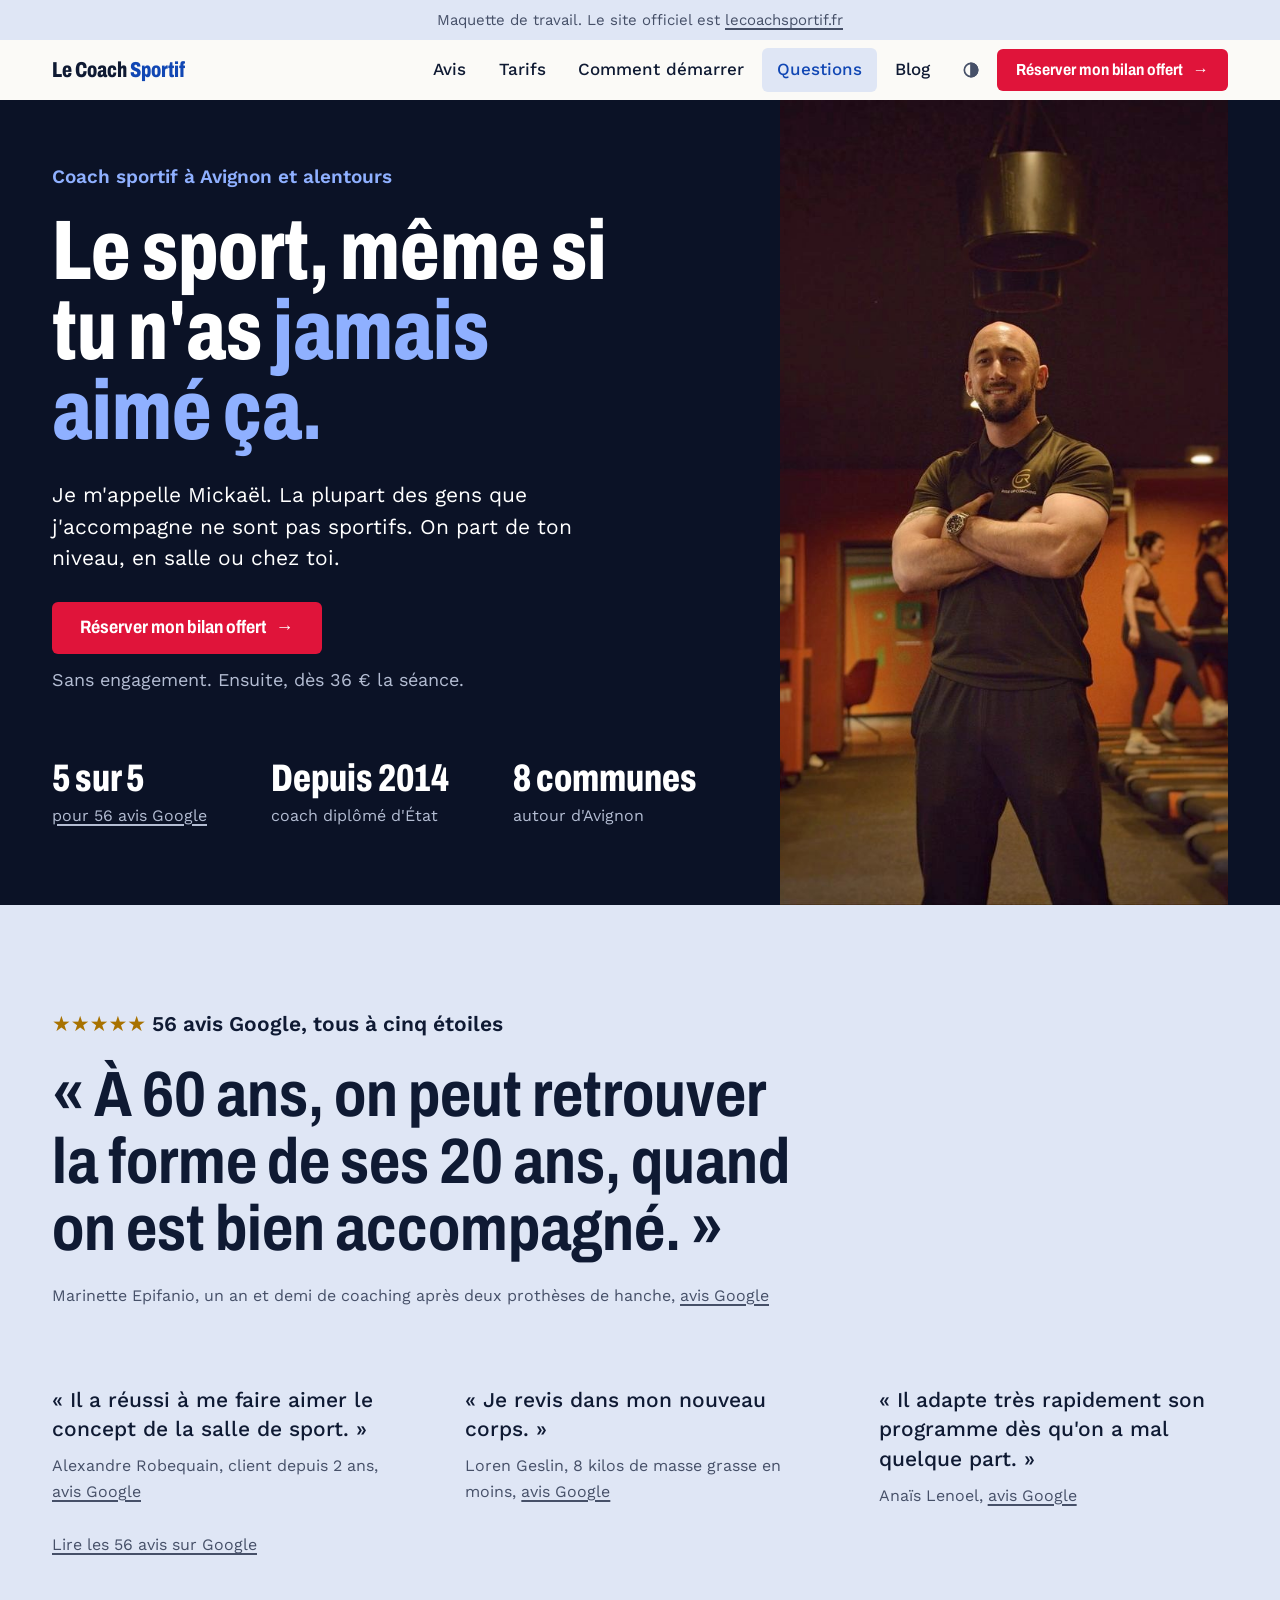
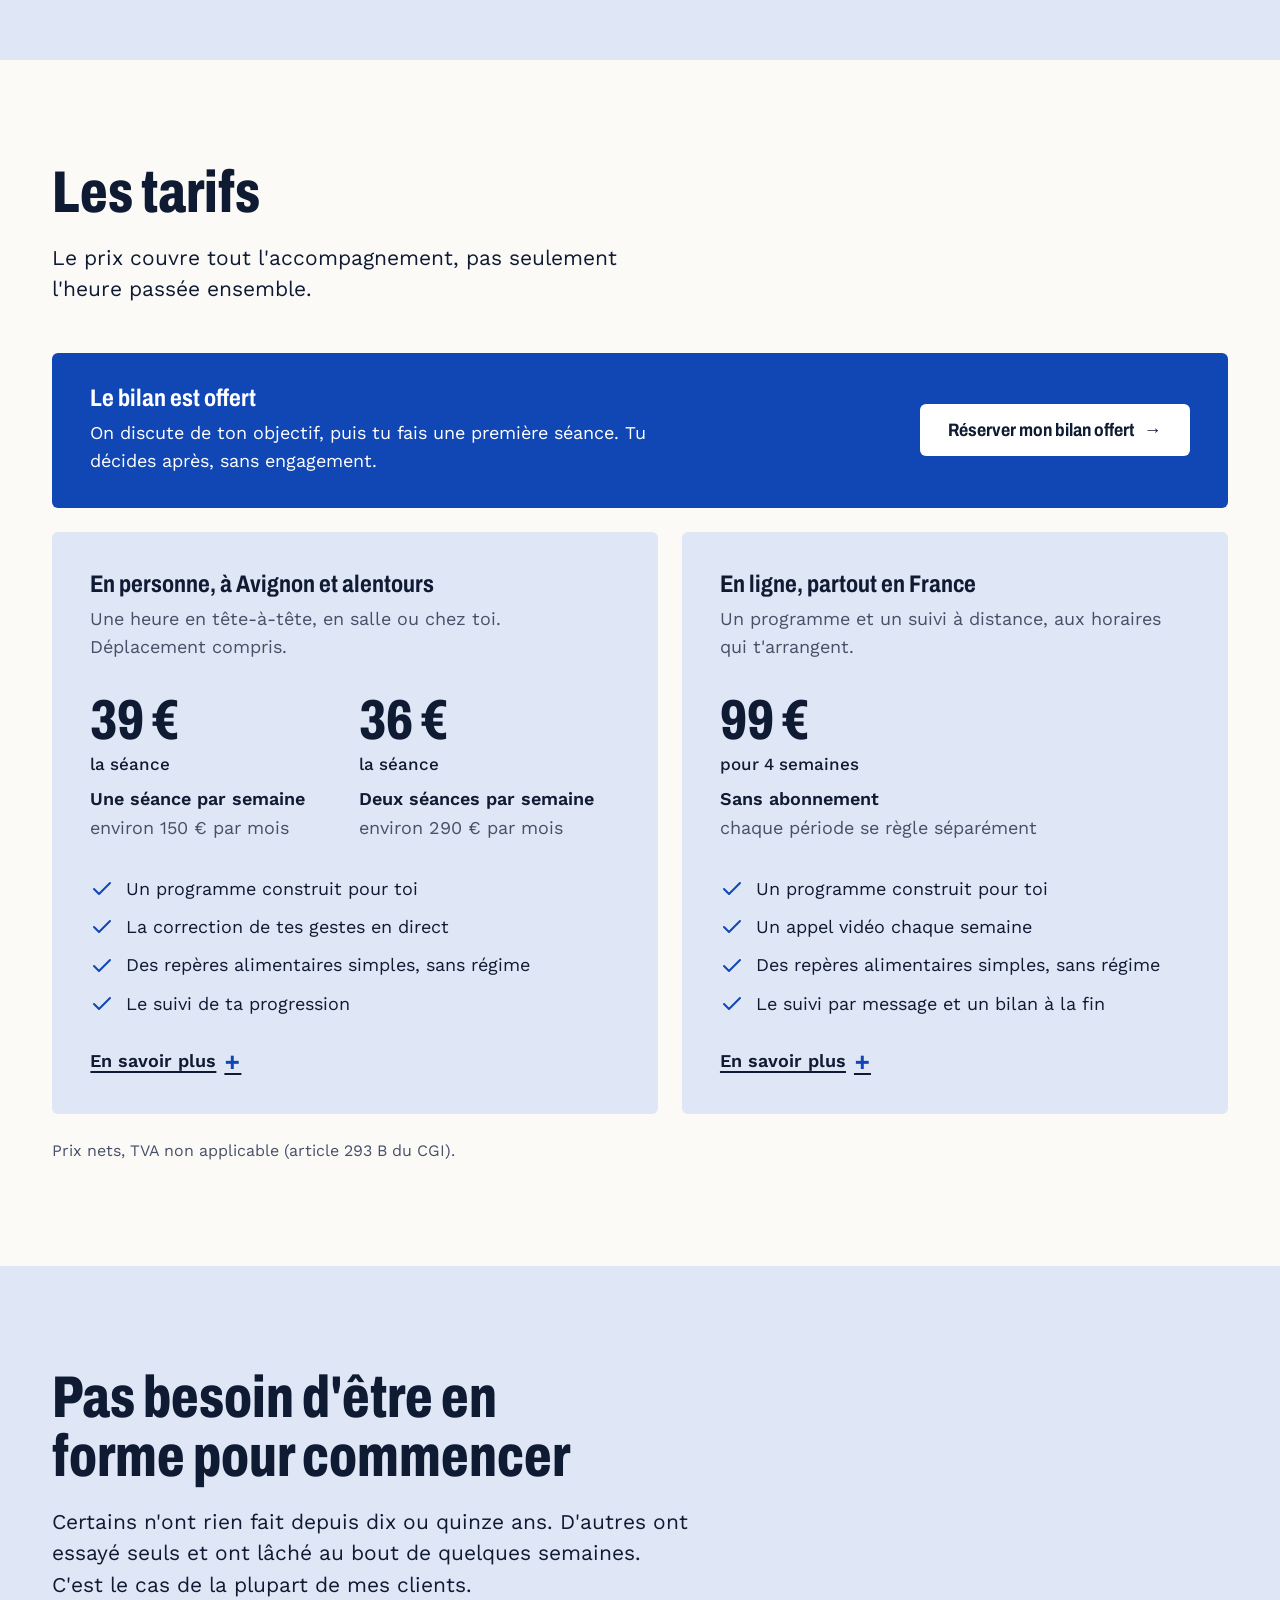
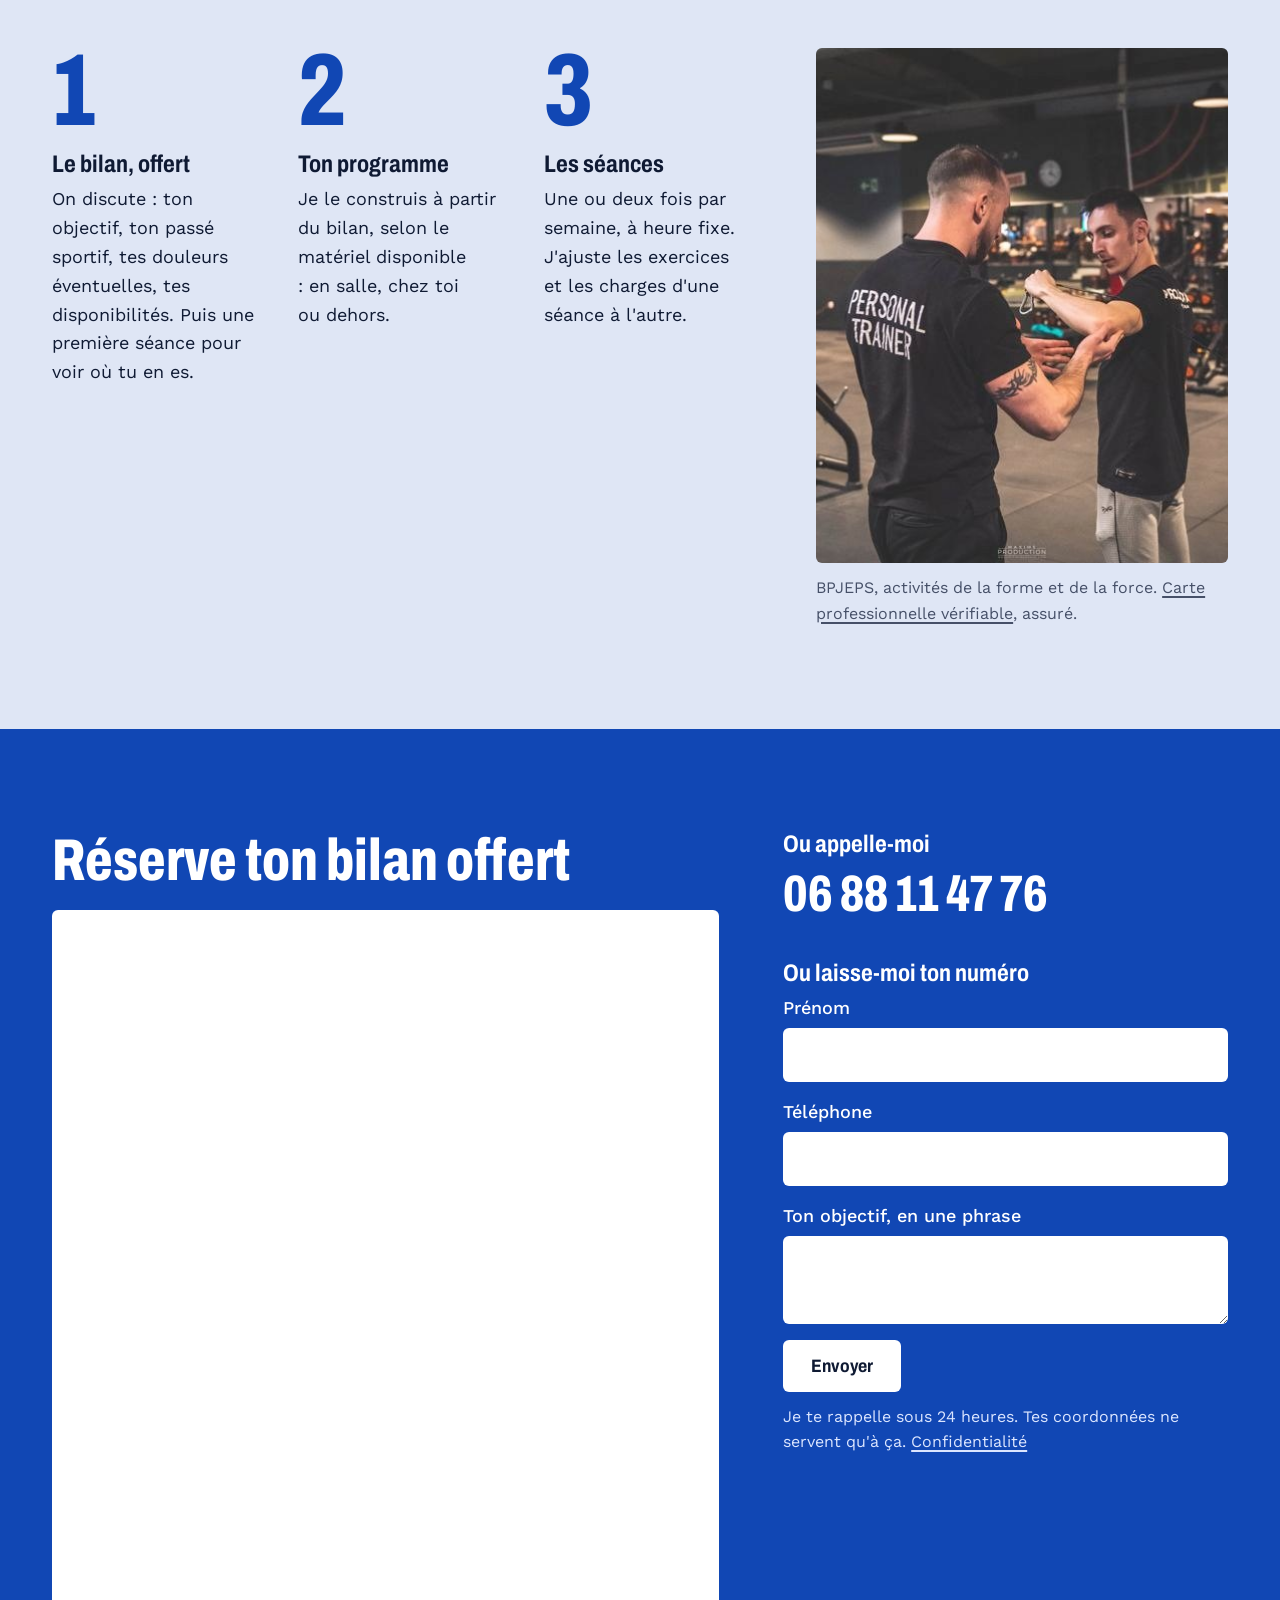
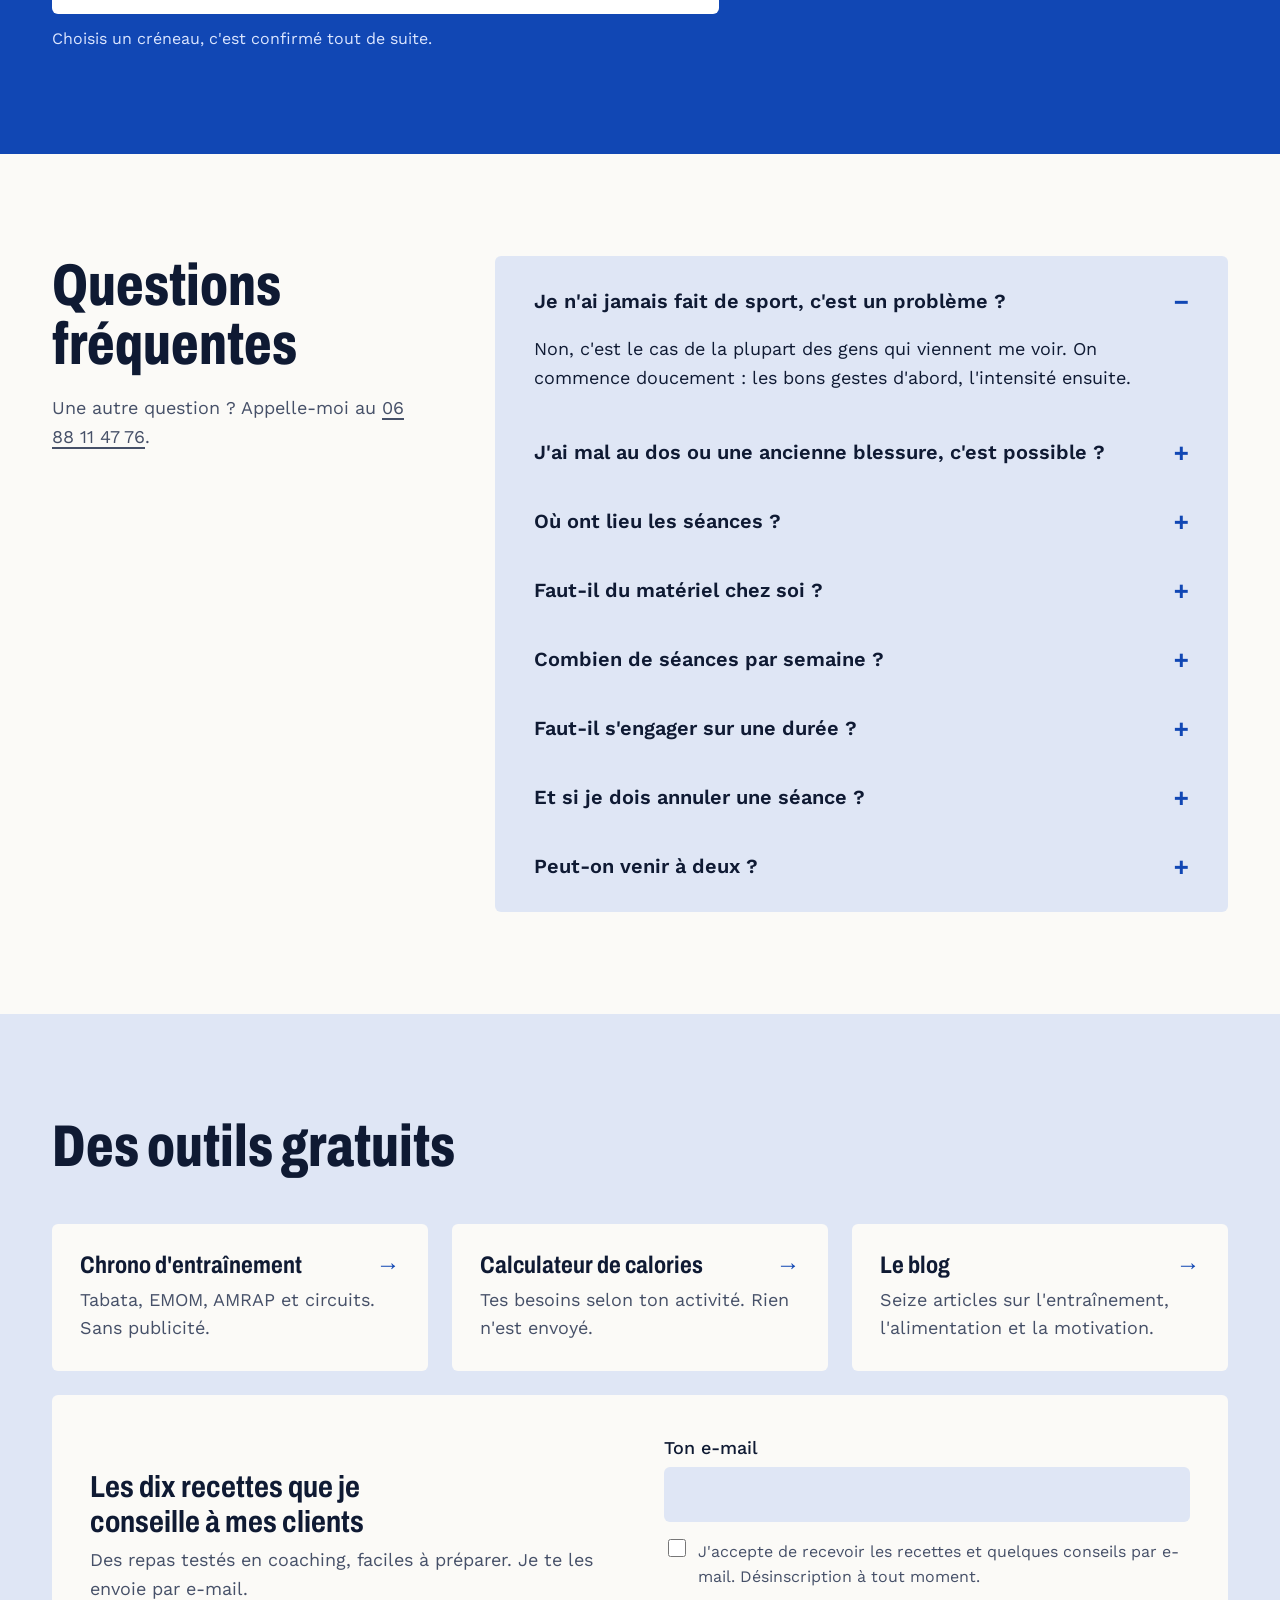
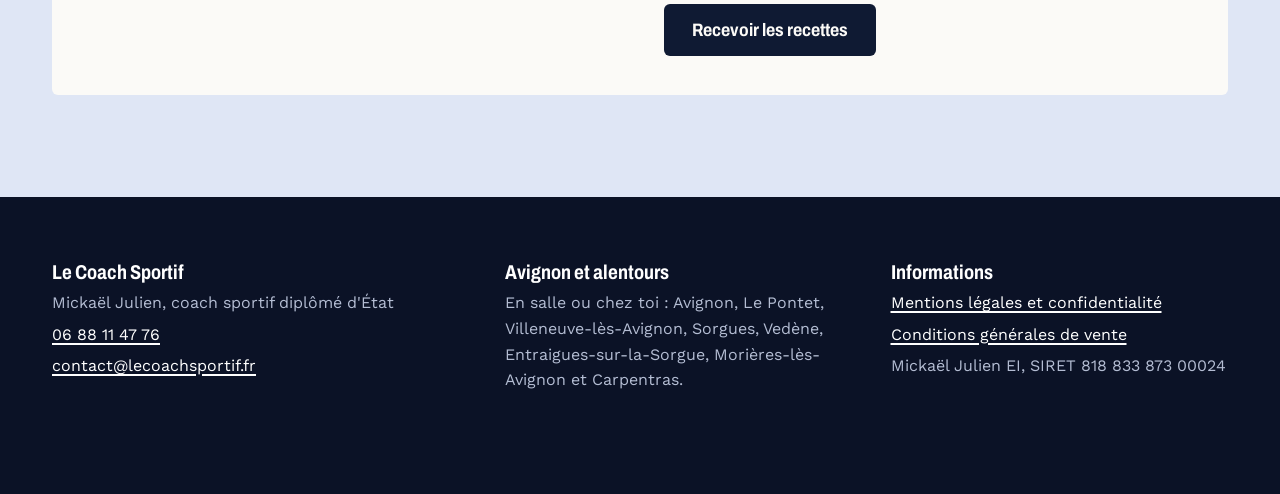
==== commit cab5740b: "Palette : avis en bande claire, teinte plus visible, rouge réservé au bilan, thème sombre plus lisib" ====
--- a/index.html
+++ b/index.html
@@ -97,7 +97,7 @@
     </div>
   </section>
 
-  <section class="band band--dark reviews" id="avis">
+  <section class="band band--tint reviews" id="avis">
     <div class="wrap">
       <p class="rating"><span class="stars" aria-hidden="true">★★★★★</span> 56 avis Google, tous à cinq étoiles</p>
       <figure class="voice featured">
@@ -122,7 +122,7 @@
     </div>
   </section>
 
-  <section class="band band--tint" id="tarifs">
+  <section class="band" id="tarifs">
     <div class="wrap">
       <div class="intro">
         <h2>Les tarifs</h2>
@@ -133,7 +133,7 @@
           <h3>Le bilan est offert</h3>
           <p>On discute de ton objectif, puis tu fais une première séance. Tu décides après, sans engagement.</p>
         </div>
-        <a class="btn" href="#reserver">Réserver mon bilan offert</a>
+        <a class="btn quiet" href="#reserver">Réserver mon bilan offert</a>
       </div>
       <div class="offers">
         <div class="offer">
@@ -181,7 +181,7 @@
               <li><svg class="ico" aria-hidden="true"><use href="#i-card"/></svg><span>Paiement par PayPal ou carte bancaire.</span></li>
               <li><svg class="ico" aria-hidden="true"><use href="#i-swap"/></svg><span>Débutant complet ? Choisis plutôt quelques séances en personne.</span></li>
             </ul>
-            <a class="btn" href="https://www.paypal.com/ncp/payment/DQ3FPC8XZ4YDE" rel="noopener">Payer mes 4 premières semaines</a>
+            <a class="btn plain" href="https://www.paypal.com/ncp/payment/DQ3FPC8XZ4YDE" rel="noopener">Payer mes 4 premières semaines</a>
             <p class="fine">Je te contacte sous 24 heures. En payant, tu acceptes les <a href="cgv/">conditions générales de vente</a>.</p>
           </details>
         </div>
@@ -190,7 +190,7 @@
     </div>
   </section>
 
-  <section class="band" id="demarrer">
+  <section class="band band--tint" id="demarrer">
     <div class="wrap">
       <div class="intro">
         <h2>Pas besoin d'être en forme pour commencer</h2>
@@ -234,7 +234,7 @@
     </div>
   </section>
 
-  <section class="band band--tint" id="questions">
+  <section class="band" id="questions">
     <div class="wrap faq">
       <div>
         <h2>Questions fréquentes</h2>
@@ -277,7 +277,7 @@
     </div>
   </section>
 
-  <section class="band">
+  <section class="band band--tint">
     <div class="wrap">
       <div class="intro">
         <h2>Des outils gratuits</h2>
@@ -295,7 +295,7 @@
         <form id="ebook">
           <label>Ton e-mail <input class="field" type="email" name="EMAIL" autocomplete="email" required></label>
           <label class="consent"><input type="checkbox" name="OPT_IN" required> <span>J'accepte de recevoir les recettes et quelques conseils par e-mail. Désinscription à tout moment.</span></label>
-          <button class="btn" type="submit">Recevoir les recettes</button>
+          <button class="btn plain" type="submit">Recevoir les recettes</button>
         </form>
       </div>
     </div>
--- a/site.css
+++ b/site.css
@@ -5,12 +5,12 @@
 :root{
   color-scheme: light dark;
   interpolate-size: allow-keywords;
-  --blue: #1147B4;
-  --red: #EA183D;
-  --star: #F2A900;
+  --blue: light-dark(#1147B4, #103C99);
+  --red: #E0143A;
+  --star: light-dark(#A87200, #F2A900);
   --navy: #0B1226;
-  --paper: light-dark(#FFFFFF, #0A1024);
-  --tint: light-dark(#EEF2FC, #141D3A);
+  --paper: light-dark(#FBFAF7, #0A1024);
+  --tint: light-dark(#DFE6F5, #1A2647);
   --ink: light-dark(#0F1A33, #EEF1F8);
   --muted: light-dark(#465068, #B4BDD3);
   --accent: light-dark(#1147B4, #8FB0FF);
@@ -29,13 +29,13 @@
 body{ margin: 0; background: var(--paper); color: var(--ink); font-family: var(--body); font-size: 1.125rem; line-height: 1.6; }
 img{ display: block; max-width: 100%; height: auto; }
 a{ color: inherit; text-underline-offset: 0.2em; text-decoration-thickness: 2px; }
-:focus-visible{ outline: 3px solid var(--red); outline-offset: 3px; }
+:focus-visible{ outline: 3px solid var(--accent); outline-offset: 3px; }
 p{ margin: 0 0 1rem; text-wrap: pretty; }
 
 /* Bandes : chacune fixe ses propres couleurs, les composants à l'intérieur s'y adaptent */
 .band{ padding-block: var(--band); background: var(--paper); color: var(--ink); --panel: var(--tint); }
 .band--tint{ background: var(--tint); --panel: var(--paper); }
-.band--dark{ background: var(--navy); --ink: #FFFFFF; --muted: #B4BDD3; --accent: #8FB0FF; --panel: #141D3A; }
+.band--dark{ background: var(--navy); --ink: #FFFFFF; --muted: #B4BDD3; --accent: #8FB0FF; --star: #F2A900; --panel: #141D3A; }
 .band--blue{ background: var(--blue); --ink: #FFFFFF; --muted: #DCE6FF; --accent: #FFFFFF; }
 .wrap{ max-width: 76rem; margin-inline: auto; padding-inline: 1.25rem; }
 .intro{ max-width: 40rem; margin-bottom: 3rem; }
@@ -50,7 +50,7 @@
 .sprite{ position: absolute; width: 0; height: 0; }
 .ico{ width: 1.5rem; height: 1.5rem; flex: none; fill: none; stroke: var(--accent); stroke-width: 2; stroke-linecap: round; stroke-linejoin: round; }
 
-/* Bouton de réservation : le seul rouge de la page */
+/* Rouge : réservé au bouton qui mène au bilan offert. Les autres actions sont en .plain, ou en .quiet sur fond bleu. */
 .btn{
   display: inline-flex; align-items: center; justify-content: center; min-height: 3.25rem; text-align: center;
   background: var(--red); color: #fff; text-decoration: none; cursor: pointer; border: 0; border-radius: var(--r);
@@ -63,6 +63,7 @@
 a.btn:hover::after{ transform: translateX(0.3rem); }
 .btn.small{ min-height: 2.6rem; font-size: 1rem; padding: 0.4rem 1.2rem; }
 .btn.quiet{ background: #fff; color: #0F1A33; }
+.btn.plain{ background: var(--ink); color: var(--paper); }
 
 /* Menu */
 .draft{ margin: 0; padding: 0.5rem 1.25rem; text-align: center; font-size: 0.9375rem; background: var(--tint); color: var(--muted); }
@@ -74,7 +75,7 @@
 }
 .nav-bar{ display: flex; align-items: center; gap: 0.25rem; max-width: 76rem; margin: 0 auto; padding: 0.5rem 1.25rem; }
 .brand{ font-family: var(--display); font-stretch: 72%; font-weight: 800; font-size: 1.35rem; text-decoration: none; margin-right: auto; white-space: nowrap; }
-.brand span{ color: var(--red); }
+.brand span{ color: var(--accent); }
 .nav-links{ display: flex; gap: 0.15rem; }
 .nav-links a{ text-decoration: none; font-size: 1.0625rem; font-weight: 500; padding: 0.5rem 0.95rem; border-radius: var(--r); }
 .nav-links a:hover, .nav-links a[aria-current="true"]{ background: var(--tint); color: var(--accent); }
@@ -99,10 +100,10 @@
 .sheet-foot .theme-btn:hover{ background: none; color: #fff; }
 .sheet-foot a{ font-size: 1.25rem; font-weight: 600; }
 
-/* Accueil : le titre à gauche, le portrait encadré à droite, les chiffres clés en bas de la bande */
-.hero{ padding-block: clamp(2rem, 4vw, 3.5rem) clamp(3rem, 6vw, 5rem); }
-.hero-grid{ display: grid; grid-template-columns: 1fr minmax(0, 24rem); grid-template-areas: "head photo" "body photo" "stats photo"; grid-template-rows: 1fr auto auto; column-gap: clamp(2rem, 6vw, 6rem); }
-.hero-head{ grid-area: head; align-self: end; }
+/* Accueil : le titre à gauche, le portrait en colonne sur toute la hauteur de la bande à droite, les chiffres clés en bas */
+.hero{ padding-block: 0; }
+.hero-grid{ display: grid; grid-template-columns: 1fr minmax(0, 28rem); grid-template-areas: "head photo" "body photo" "stats photo"; grid-template-rows: 1fr auto auto; column-gap: clamp(2rem, 6vw, 6rem); }
+.hero-head{ grid-area: head; align-self: end; padding-top: clamp(2.5rem, 5vw, 4.5rem); }
 .hero-body{ grid-area: body; }
 .hero h1{ font-size: clamp(3rem, 6.6vw, 5.75rem); line-height: 0.95; }
 .hero h1 .line{ display: block; }
@@ -111,16 +112,14 @@
 .hero .lead{ margin: 1.75rem 0; max-width: 33rem; }
 .hero-actions{ display: flex; flex-wrap: wrap; align-items: center; gap: 0.75rem 1.5rem; }
 .hero-actions span{ color: var(--muted); }
-/* Le portrait garde sa largeur d'origine pour rester net ; un aplat bleu décalé derrière lui donne l'effet d'affiche */
-.hero-photo{ grid-area: photo; margin: 0 1rem 1rem 0; position: relative; align-self: center; }
-.hero-photo::before{ content: ""; position: absolute; inset: 1rem -1rem -1rem 1rem; background: var(--blue); border-radius: var(--r); }
-.hero-photo img{ position: relative; width: 100%; aspect-ratio: 3 / 4; object-fit: cover; object-position: 50% 20%; border-radius: var(--r); }
-.stats{ grid-area: stats; list-style: none; margin: clamp(2.5rem, 5vw, 4rem) 0 0; padding: 0; display: grid; grid-template-columns: repeat(3, auto); justify-content: start; gap: 1.5rem clamp(2rem, 5vw, 4.5rem); }
+/* Le portrait occupe toute la hauteur de la bande, sans cadre ; sa largeur reste sous celle du fichier pour qu'il soit net */
+.hero-photo{ grid-area: photo; margin: 0; position: relative; overflow: hidden; }
+.hero-photo img{ position: absolute; inset: 0; width: 100%; height: 100%; object-fit: cover; object-position: 50% 20%; }
+.stats{ grid-area: stats; list-style: none; margin: clamp(2.5rem, 5vw, 4rem) 0 0; padding: 0 0 clamp(3rem, 6vw, 5rem); display: grid; grid-template-columns: repeat(3, auto); justify-content: start; gap: 1.5rem clamp(2rem, 5vw, 4.5rem); }
 .stats strong{ display: block; font-family: var(--display); font-stretch: 72%; font-weight: 800; font-size: clamp(1.9rem, 3vw, 2.6rem); line-height: 1; }
 .stats span{ display: block; margin-top: 0.35rem; color: var(--muted); font-size: 1rem; }
 
 /* Avis : une phrase en très grand, trois courtes, chacune liée à sa page Google */
-.reviews{ padding-top: clamp(1rem, 3vw, 2.5rem); }
 .rating{ font-weight: 600; font-size: 1.3125rem; margin: 0; }
 .voice{ margin: 0; }
 .voice blockquote{ margin: 0 0 0.6rem; font-size: 1.3125rem; line-height: 1.4; font-weight: 500; }
@@ -205,7 +204,7 @@
 .ebook form{ display: grid; gap: 0.9rem; }
 .ebook .consent{ display: flex; gap: 0.6rem; align-items: baseline; font-weight: 400; font-size: 1rem; color: var(--muted); }
 .ebook .consent input{ flex: none; width: 1.1rem; height: 1.1rem; accent-color: var(--blue); }
-.ebook .field{ background: var(--paper); color: var(--ink); }
+.ebook .field{ background: var(--tint); color: var(--ink); }
 .ebook .btn{ justify-self: start; }
 
 /* Pied de page */
@@ -231,8 +230,8 @@
   .nav-links, .nav-bar > .theme-btn, .nav-bar > .btn{ display: none; }
   .menu-open{ display: inline-block; }
   .hero-grid{ grid-template-columns: 1fr; grid-template-areas: "head" "photo" "body" "stats"; grid-template-rows: auto; }
-  .hero-photo{ margin: 1.75rem 1rem 2.75rem 0; max-width: 24rem; }
-  .hero-photo img{ aspect-ratio: 4 / 3; }
+  .hero-head{ padding-top: 2rem; }
+  .hero-photo{ margin: 1.75rem -1.25rem; aspect-ratio: 4 / 3; }
   .hero .lead{ margin-top: 0; }
   .stats{ grid-template-columns: 1fr; }
   .voices, .start, .booking, .faq, .free, .ebook, .free-first{ grid-template-columns: 1fr; }
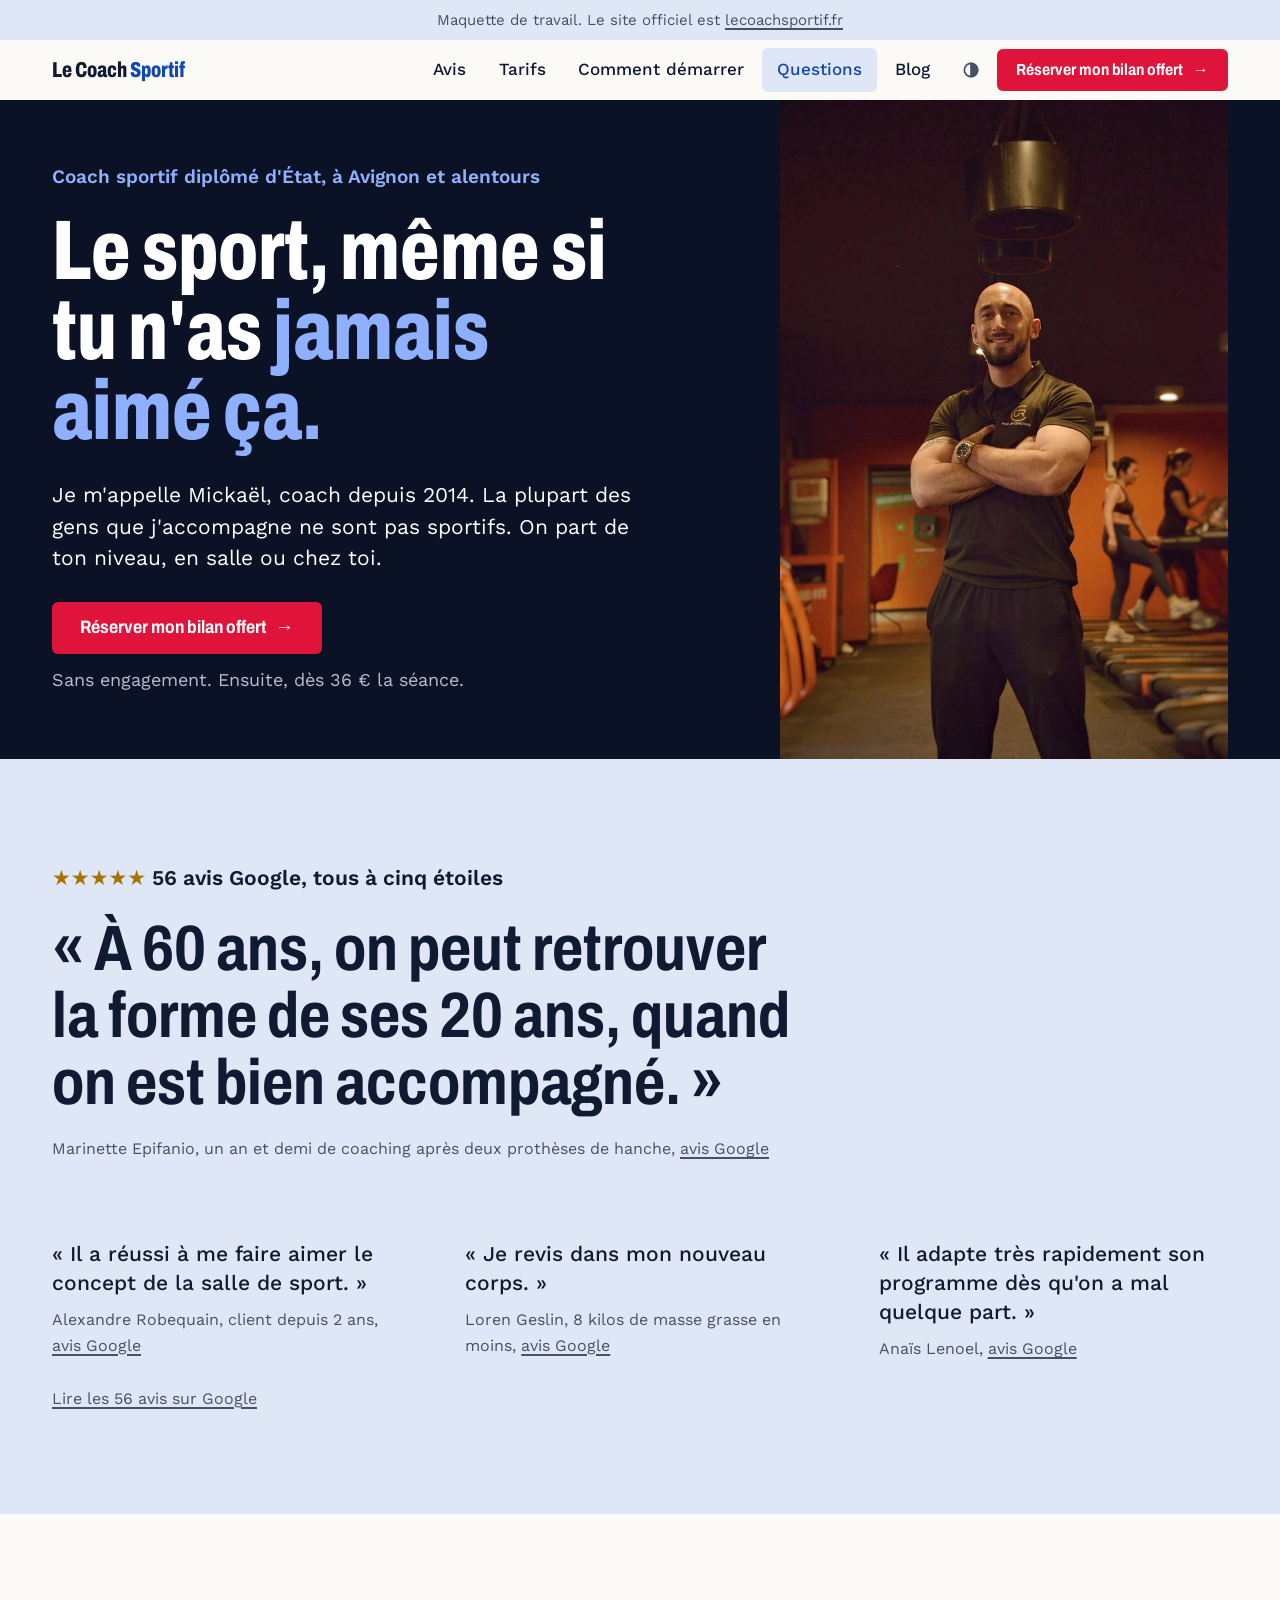
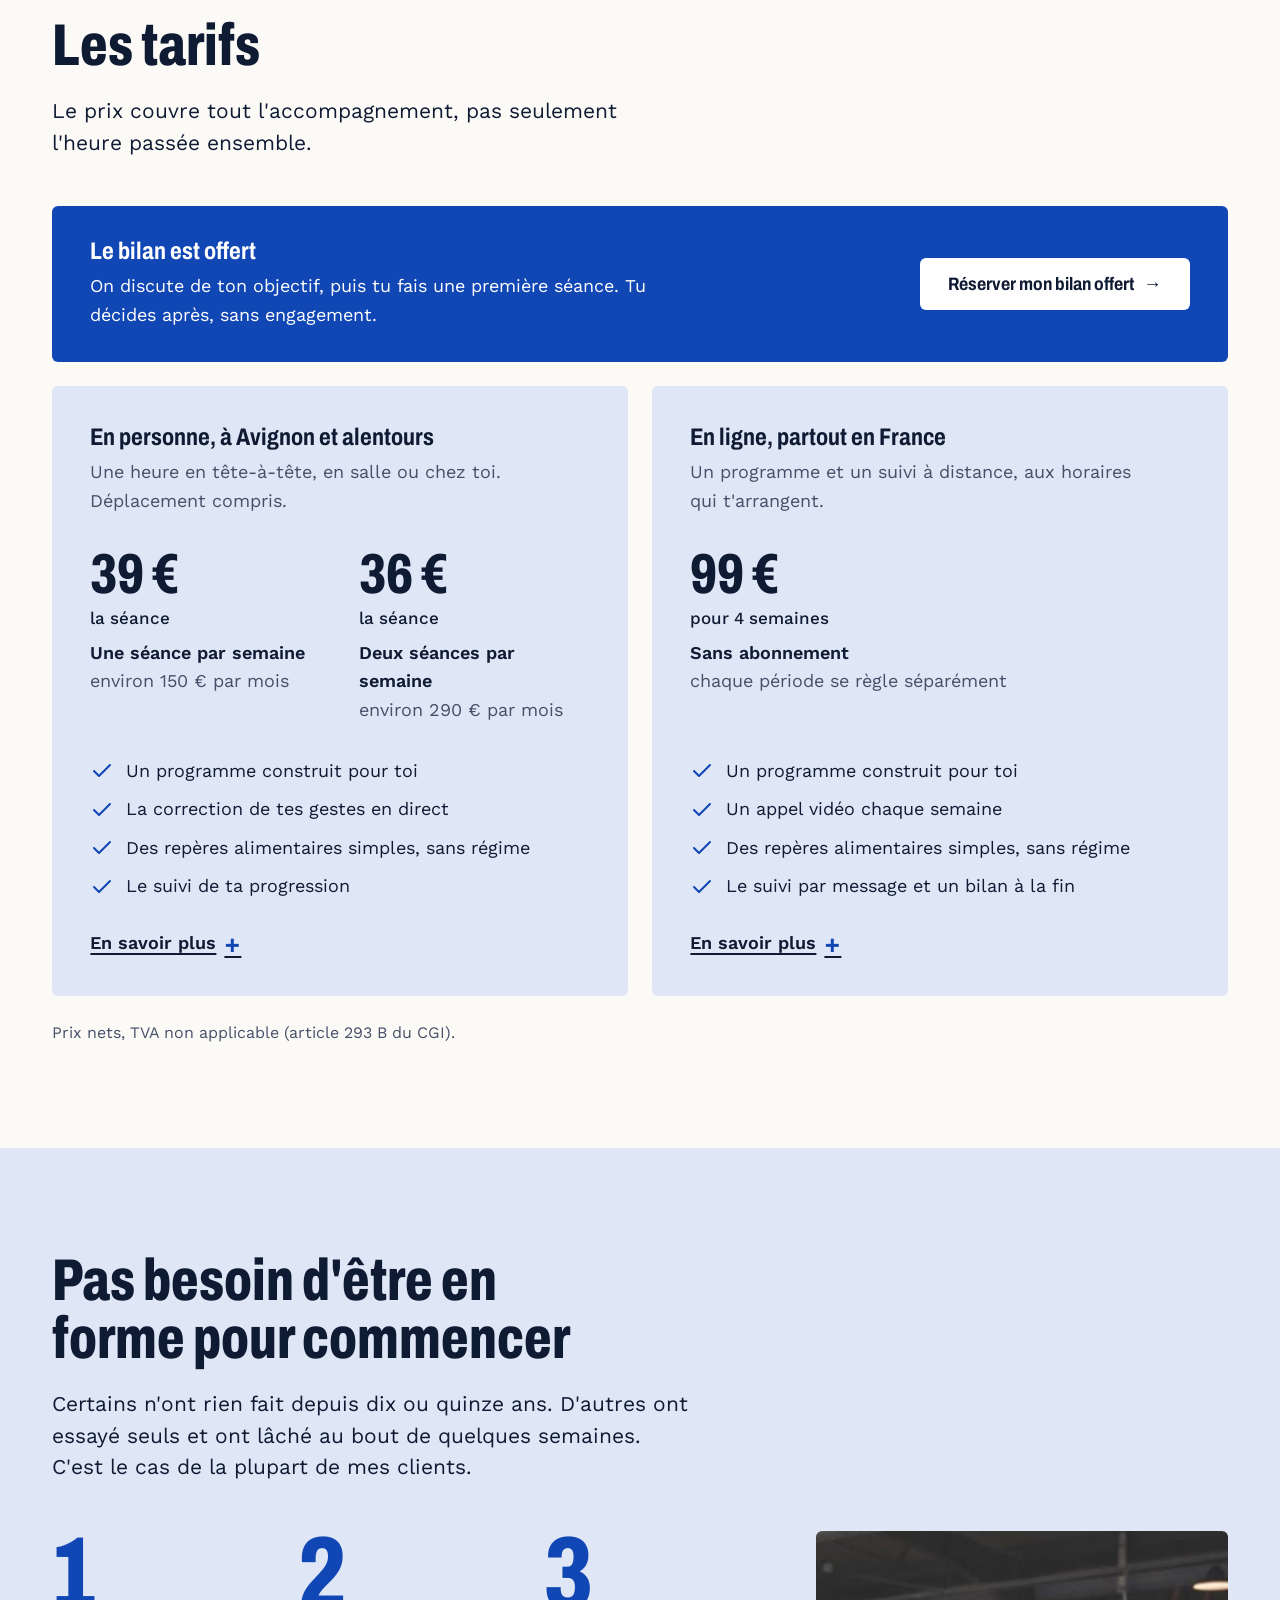
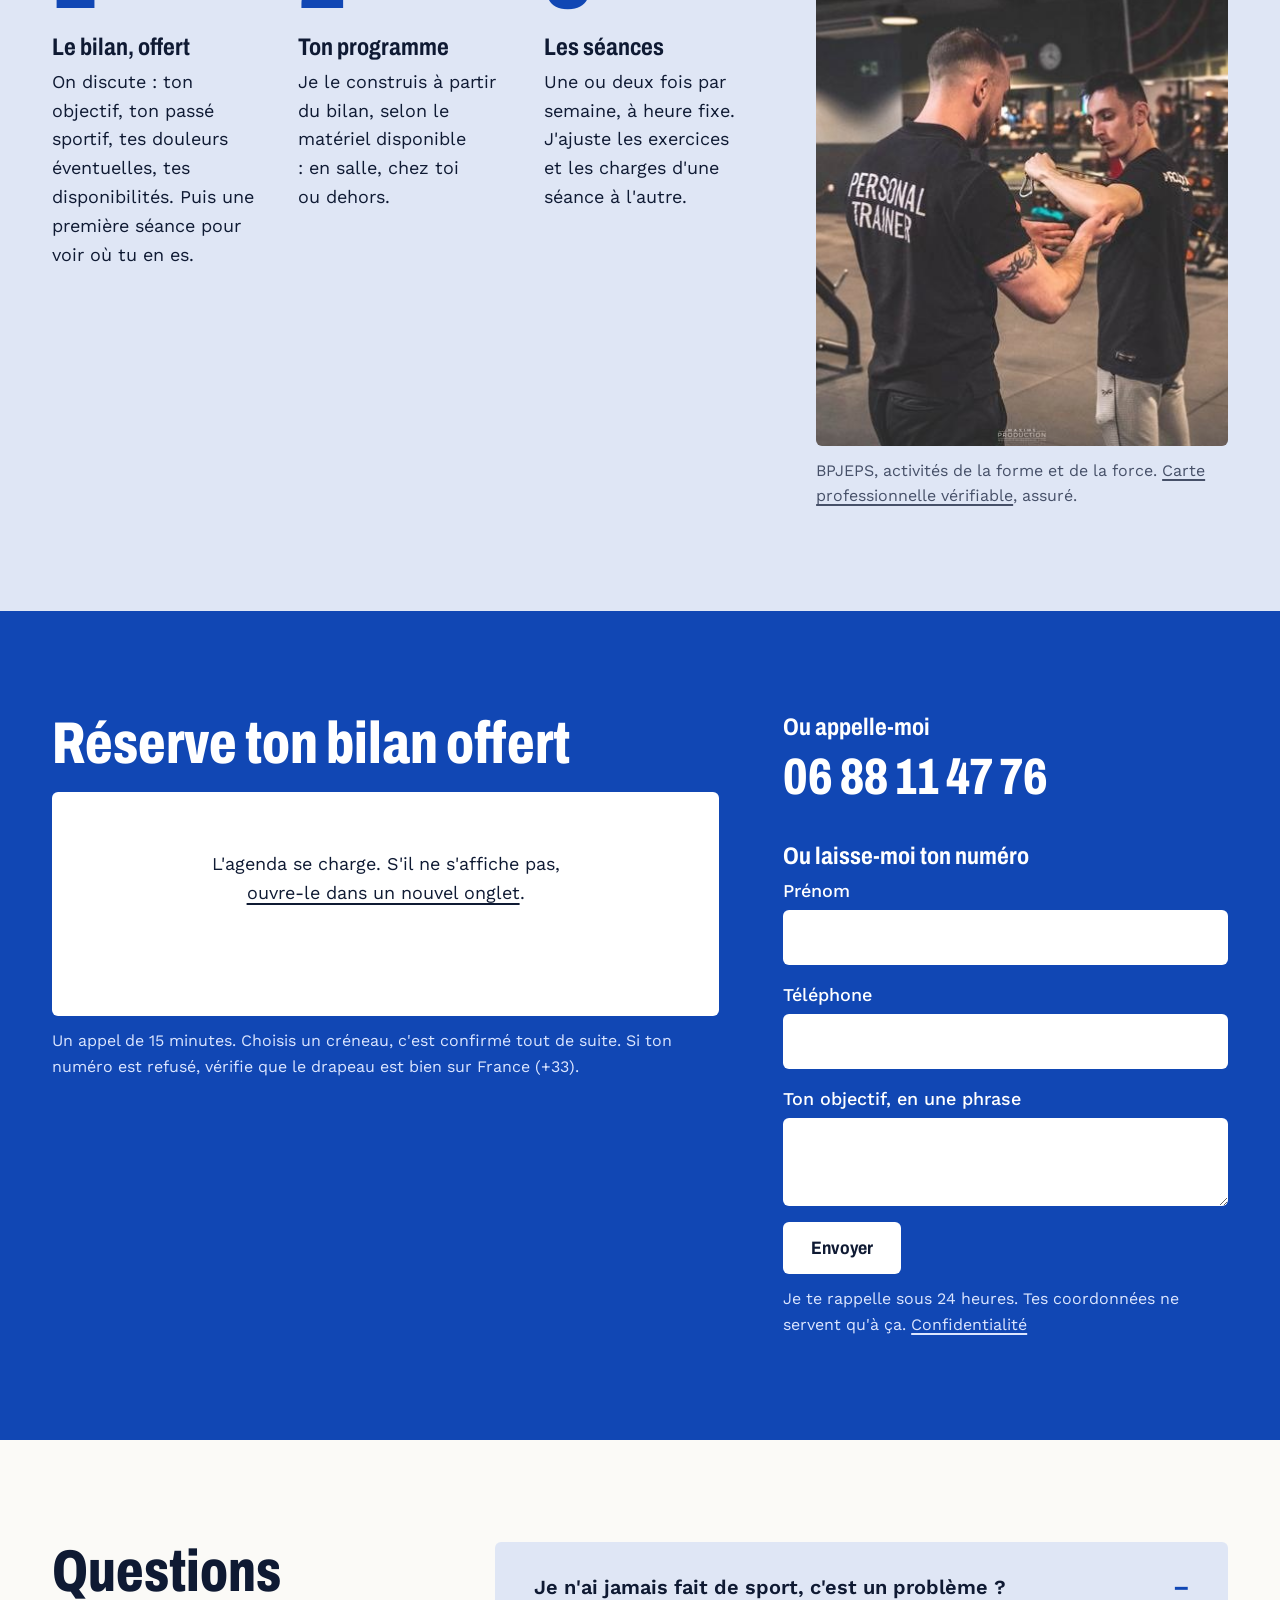
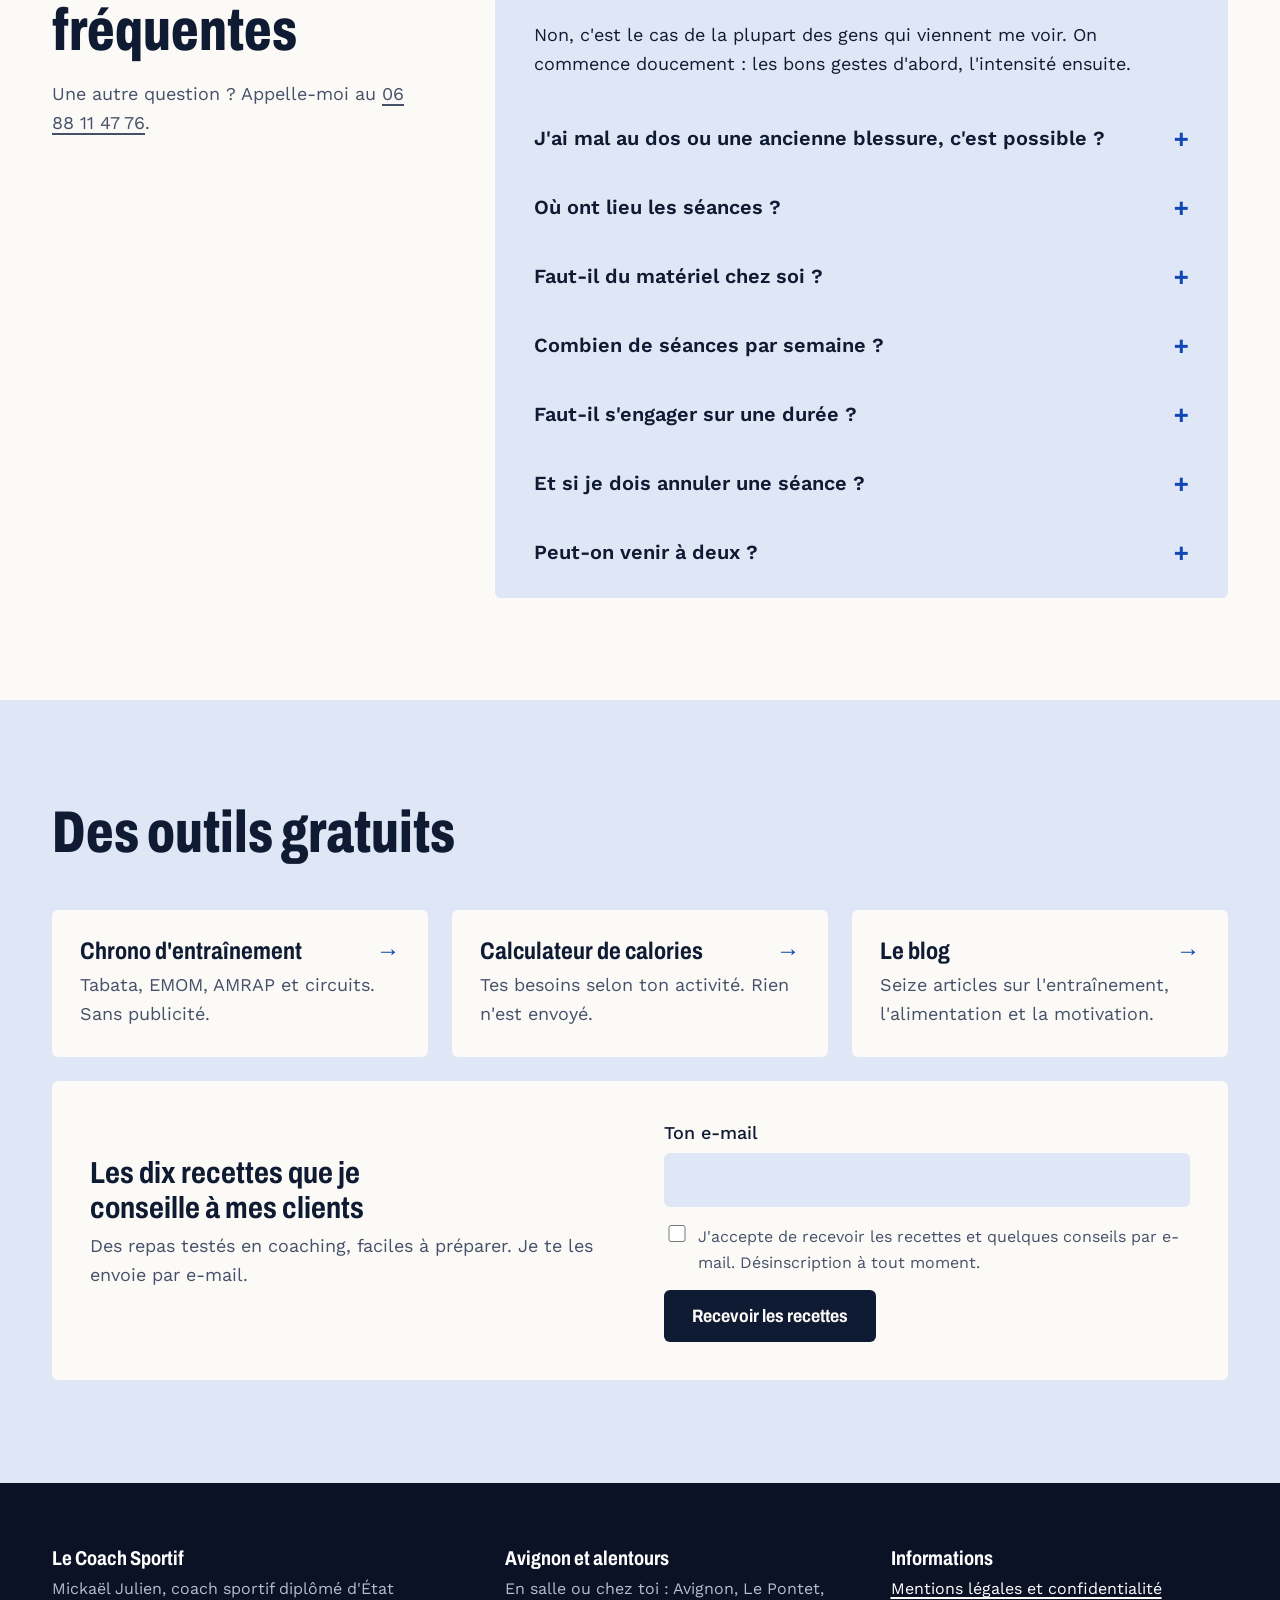
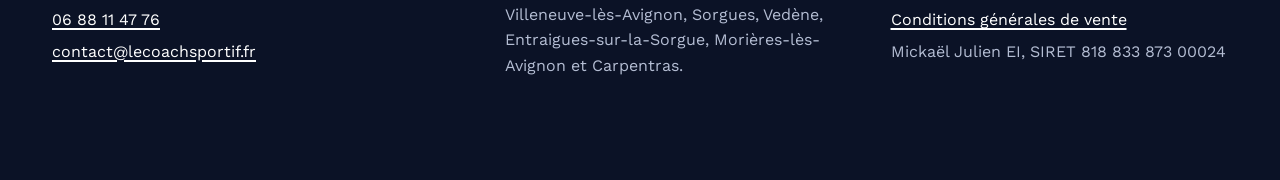
==== commit e3b8621e: "Accueil plus court sans chiffres clés, agenda Calendly à hauteur automatique, grille des tarifs sans" ====
--- a/index.html
+++ b/index.html
@@ -77,23 +77,18 @@
   <section class="band band--dark hero">
     <div class="wrap hero-grid">
       <div class="hero-head">
-        <h1><span class="where">Coach sportif à Avignon et alentours</span><span class="line">Le sport, même si</span> <span class="line">tu n'as <em>jamais</em></span> <span class="line"><em>aimé ça.</em></span></h1>
+        <h1><span class="where">Coach sportif diplômé d'État, à Avignon et alentours</span><span class="line">Le sport, même si</span> <span class="line">tu n'as <em>jamais</em></span> <span class="line"><em>aimé ça.</em></span></h1>
       </div>
       <figure class="hero-photo">
         <img src="images/mickael-julien.jpg" width="700" height="1048" fetchpriority="high" alt="Mickaël Julien, souriant, dans la salle où il entraîne">
       </figure>
       <div class="hero-body">
-        <p class="lead">Je m'appelle Mickaël. La plupart des gens que j'accompagne ne sont pas sportifs. On part de ton niveau, en salle ou chez toi.</p>
+        <p class="lead">Je m'appelle Mickaël, coach depuis 2014. La plupart des gens que j'accompagne ne sont pas sportifs. On part de ton niveau, en salle ou chez toi.</p>
         <div class="hero-actions">
           <a class="btn" href="#reserver" id="heroBook">Réserver mon bilan offert</a>
           <span>Sans engagement. Ensuite, dès 36 € la séance.</span>
         </div>
       </div>
-      <ul class="stats">
-        <li><strong>5 sur 5</strong><span><a href="#avis">pour 56 avis Google</a></span></li>
-        <li><strong>Depuis 2014</strong><span>coach diplômé d'État</span></li>
-        <li><strong>8 communes</strong><span>autour d'Avignon</span></li>
-      </ul>
     </div>
   </section>
 
@@ -217,9 +212,9 @@
         <div class="slots" id="slots">
           <p>L'agenda se charge. S'il ne s'affiche pas, <a href="https://calendly.com/personaltrainermycoachmickael/bilan-forme-offert" rel="noopener">ouvre-le dans un nouvel onglet</a>.</p>
         </div>
-        <p class="note">Choisis un créneau, c'est confirmé tout de suite.</p>
-      </div>
-      <div>
+        <p class="note">Un appel de 15 minutes. Choisis un créneau, c'est confirmé tout de suite. Si ton numéro est refusé, vérifie que le drapeau est bien sur France (+33).</p>
+      </div>
+      <div class="direct">
         <h3>Ou appelle-moi</h3>
         <a class="tel" href="tel:+33688114776">06 88 11 47 76</a>
         <h3>Ou laisse-moi ton numéro</h3>
--- a/site.css
+++ b/site.css
@@ -100,24 +100,21 @@
 .sheet-foot .theme-btn:hover{ background: none; color: #fff; }
 .sheet-foot a{ font-size: 1.25rem; font-weight: 600; }
 
-/* Accueil : le titre à gauche, le portrait en colonne sur toute la hauteur de la bande à droite, les chiffres clés en bas */
+/* Accueil : le titre à gauche, le portrait en colonne sur toute la hauteur de la bande à droite */
 .hero{ padding-block: 0; }
-.hero-grid{ display: grid; grid-template-columns: 1fr minmax(0, 28rem); grid-template-areas: "head photo" "body photo" "stats photo"; grid-template-rows: 1fr auto auto; column-gap: clamp(2rem, 6vw, 6rem); }
+.hero-grid{ display: grid; grid-template-columns: 1fr minmax(0, 28rem); grid-template-areas: "head photo" "body photo"; grid-template-rows: 1fr auto; column-gap: clamp(2rem, 6vw, 6rem); }
 .hero-head{ grid-area: head; align-self: end; padding-top: clamp(2.5rem, 5vw, 4.5rem); }
-.hero-body{ grid-area: body; }
+.hero-body{ grid-area: body; padding-bottom: clamp(2.5rem, 5vw, 4.5rem); }
 .hero h1{ font-size: clamp(3rem, 6.6vw, 5.75rem); line-height: 0.95; }
 .hero h1 .line{ display: block; }
 .hero h1 em{ font-style: normal; color: var(--accent); }
 .where{ display: block; font-family: var(--body); font-stretch: normal; font-weight: 600; font-size: 1.1875rem; line-height: 1.4; margin-bottom: 1.25rem; color: var(--accent); }
-.hero .lead{ margin: 1.75rem 0; max-width: 33rem; }
+.hero .lead{ margin: 1.75rem 0; max-width: 38rem; }
 .hero-actions{ display: flex; flex-wrap: wrap; align-items: center; gap: 0.75rem 1.5rem; }
 .hero-actions span{ color: var(--muted); }
 /* Le portrait occupe toute la hauteur de la bande, sans cadre ; sa largeur reste sous celle du fichier pour qu'il soit net */
 .hero-photo{ grid-area: photo; margin: 0; position: relative; overflow: hidden; }
 .hero-photo img{ position: absolute; inset: 0; width: 100%; height: 100%; object-fit: cover; object-position: 50% 20%; }
-.stats{ grid-area: stats; list-style: none; margin: clamp(2.5rem, 5vw, 4rem) 0 0; padding: 0 0 clamp(3rem, 6vw, 5rem); display: grid; grid-template-columns: repeat(3, auto); justify-content: start; gap: 1.5rem clamp(2rem, 5vw, 4.5rem); }
-.stats strong{ display: block; font-family: var(--display); font-stretch: 72%; font-weight: 800; font-size: clamp(1.9rem, 3vw, 2.6rem); line-height: 1; }
-.stats span{ display: block; margin-top: 0.35rem; color: var(--muted); font-size: 1rem; }
 
 /* Avis : une phrase en très grand, trois courtes, chacune liée à sa page Google */
 .rating{ font-weight: 600; font-size: 1.3125rem; margin: 0; }
@@ -131,11 +128,11 @@
 /* Tarifs : le bilan offert en bandeau, puis deux panneaux alignés ligne à ligne */
 .free-first{ background: var(--blue); color: #fff; border-radius: var(--r); padding: 2rem clamp(1.5rem, 3vw, 2.5rem); display: grid; grid-template-columns: 1fr auto; gap: 1rem 2.5rem; align-items: center; }
 .free-first p{ margin: 0; max-width: 36rem; }
-.offers{ display: grid; grid-template-columns: 1fr 1fr; grid-template-rows: repeat(5, auto); gap: 0 1.5rem; margin-top: 1.5rem; }
+.offers{ display: grid; grid-template-columns: repeat(2, minmax(0, 1fr)); grid-template-rows: repeat(5, auto); gap: 0 1.5rem; margin-top: 1.5rem; }
 .offer{ background: var(--panel); border-radius: var(--r); padding: clamp(1.5rem, 3vw, 2.5rem); display: grid; grid-template-rows: subgrid; grid-row: span 5; row-gap: 0; transition: transform 0.2s ease; }
 .offer:hover{ transform: translateY(-4px); }
 .offer > p{ margin: 0; color: var(--muted); }
-.rates{ display: grid; grid-auto-flow: column; grid-auto-columns: max-content; margin: 2rem 0; }
+.rates{ display: grid; grid-auto-flow: column; grid-auto-columns: minmax(0, max-content); margin: 2rem 0; }
 .rate{ padding-right: clamp(1rem, 2vw, 2.25rem); }
 .rate + .rate{ padding-left: clamp(1rem, 2vw, 2.25rem); border-left: 2px solid var(--tint); }
 .rate strong{ display: block; font-family: var(--display); font-stretch: 72%; font-weight: 800; font-size: clamp(3rem, 4.4vw, 4rem); line-height: 0.95; font-variant-numeric: tabular-nums; }
@@ -172,8 +169,11 @@
 /* Réservation */
 .booking{ display: grid; grid-template-columns: 1.2fr 0.8fr; gap: clamp(2rem, 5vw, 5rem); align-items: start; }
 .slots{ background: #fff; color: #0F1A33; border-radius: var(--r); padding: 2rem; min-height: 14rem; display: grid; place-items: center; text-align: center; }
-.slots.loaded{ padding: 0; overflow: hidden; }
-.slots iframe{ display: block; width: 100%; height: 44rem; border: 0; }
+/* L'agenda reste invisible tant que Calendly n'a pas répondu ; ensuite il prend la hauteur que Calendly annonce, sans barre de défilement interne */
+.slots iframe{ display: block; width: 100%; height: 0; border: 0; }
+.slots.loaded{ padding: 0; overflow: hidden; display: block; }
+.slots.loaded iframe{ height: 34rem; transition: height 0.25s ease; }
+.direct{ position: sticky; top: 6rem; }
 .slots p{ max-width: 22rem; margin: 0 auto; }
 .callback{ display: grid; gap: 1rem; }
 .callback label, .ebook label{ display: grid; gap: 0.3rem; font-weight: 500; }
@@ -229,11 +229,10 @@
 @media (max-width: 62rem){
   .nav-links, .nav-bar > .theme-btn, .nav-bar > .btn{ display: none; }
   .menu-open{ display: inline-block; }
-  .hero-grid{ grid-template-columns: 1fr; grid-template-areas: "head" "photo" "body" "stats"; grid-template-rows: auto; }
+  .hero-grid{ grid-template-columns: 1fr; grid-template-areas: "head" "photo" "body"; grid-template-rows: auto; }
   .hero-head{ padding-top: 2rem; }
   .hero-photo{ margin: 1.75rem -1.25rem; aspect-ratio: 4 / 3; }
   .hero .lead{ margin-top: 0; }
-  .stats{ grid-template-columns: 1fr; }
   .voices, .start, .booking, .faq, .free, .ebook, .free-first{ grid-template-columns: 1fr; }
   .offers{ grid-template-columns: 1fr; grid-template-rows: none; gap: 1.5rem; }
   .offer{ grid-template-rows: none; grid-row: auto; }
@@ -257,14 +256,11 @@
 @media (prefers-reduced-motion: no-preference){
   @keyframes rise{ from{ opacity: 0; transform: translateY(2rem); } }
   @keyframes settle{ from{ opacity: 0; transform: scale(1.06); } }
-  .hero .where, .hero .line, .hero .lead, .hero-actions, .stats li{ animation: rise 0.8s cubic-bezier(0.2, 0.7, 0.2, 1) both; }
+  .hero .where, .hero .line, .hero .lead, .hero-actions{ animation: rise 0.8s cubic-bezier(0.2, 0.7, 0.2, 1) both; }
   .hero .line:nth-of-type(2){ animation-delay: 0.08s; }
   .hero .line:nth-of-type(3){ animation-delay: 0.16s; }
   .hero .lead{ animation-delay: 0.28s; }
   .hero-actions{ animation-delay: 0.38s; }
-  .stats li{ animation-delay: 0.5s; }
-  .stats li:nth-child(2){ animation-delay: 0.58s; }
-  .stats li:nth-child(3){ animation-delay: 0.66s; }
   .hero-photo{ animation: settle 1.2s cubic-bezier(0.2, 0.7, 0.2, 1) both; }
   @supports (animation-timeline: view()){
     .rating, .voice, .band h2, .intro .lead, .free-first, .offer, .steps li, .start figure, .booking > *, .faq-list, .free a, .ebook{
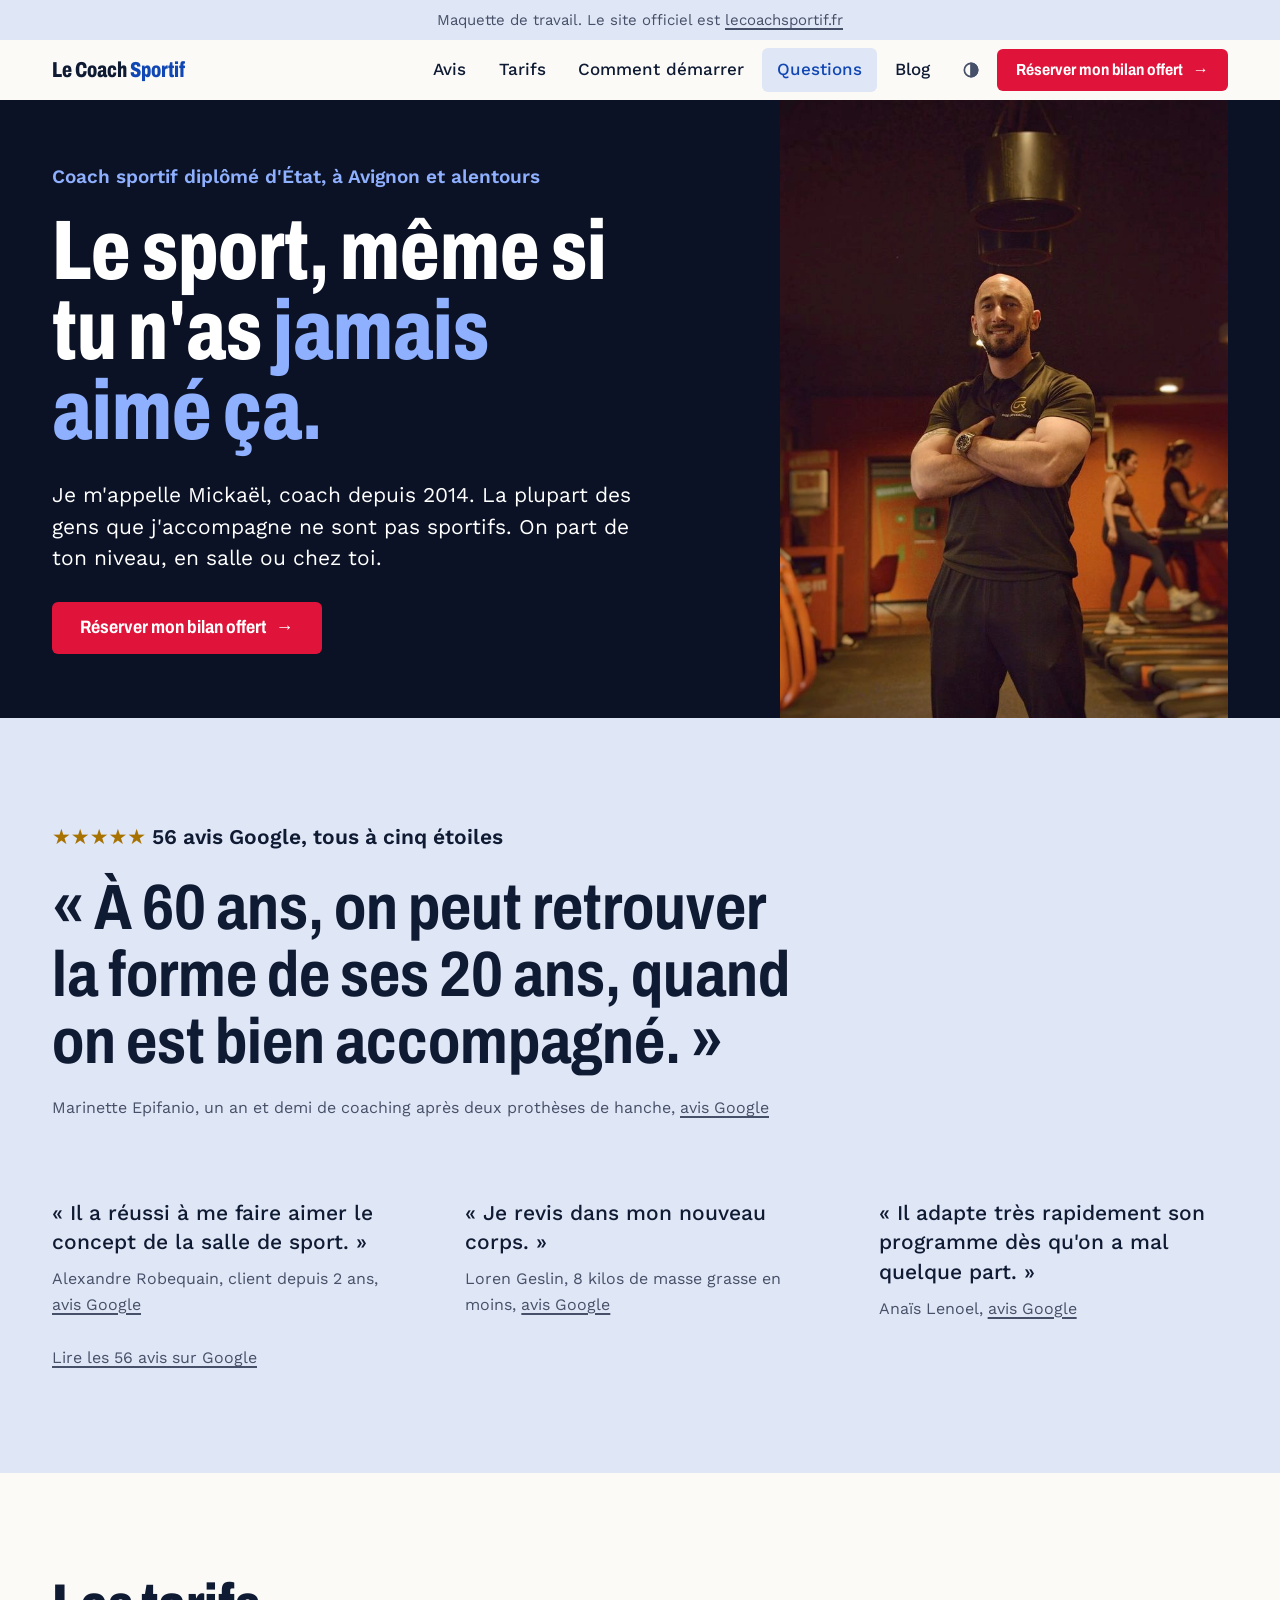
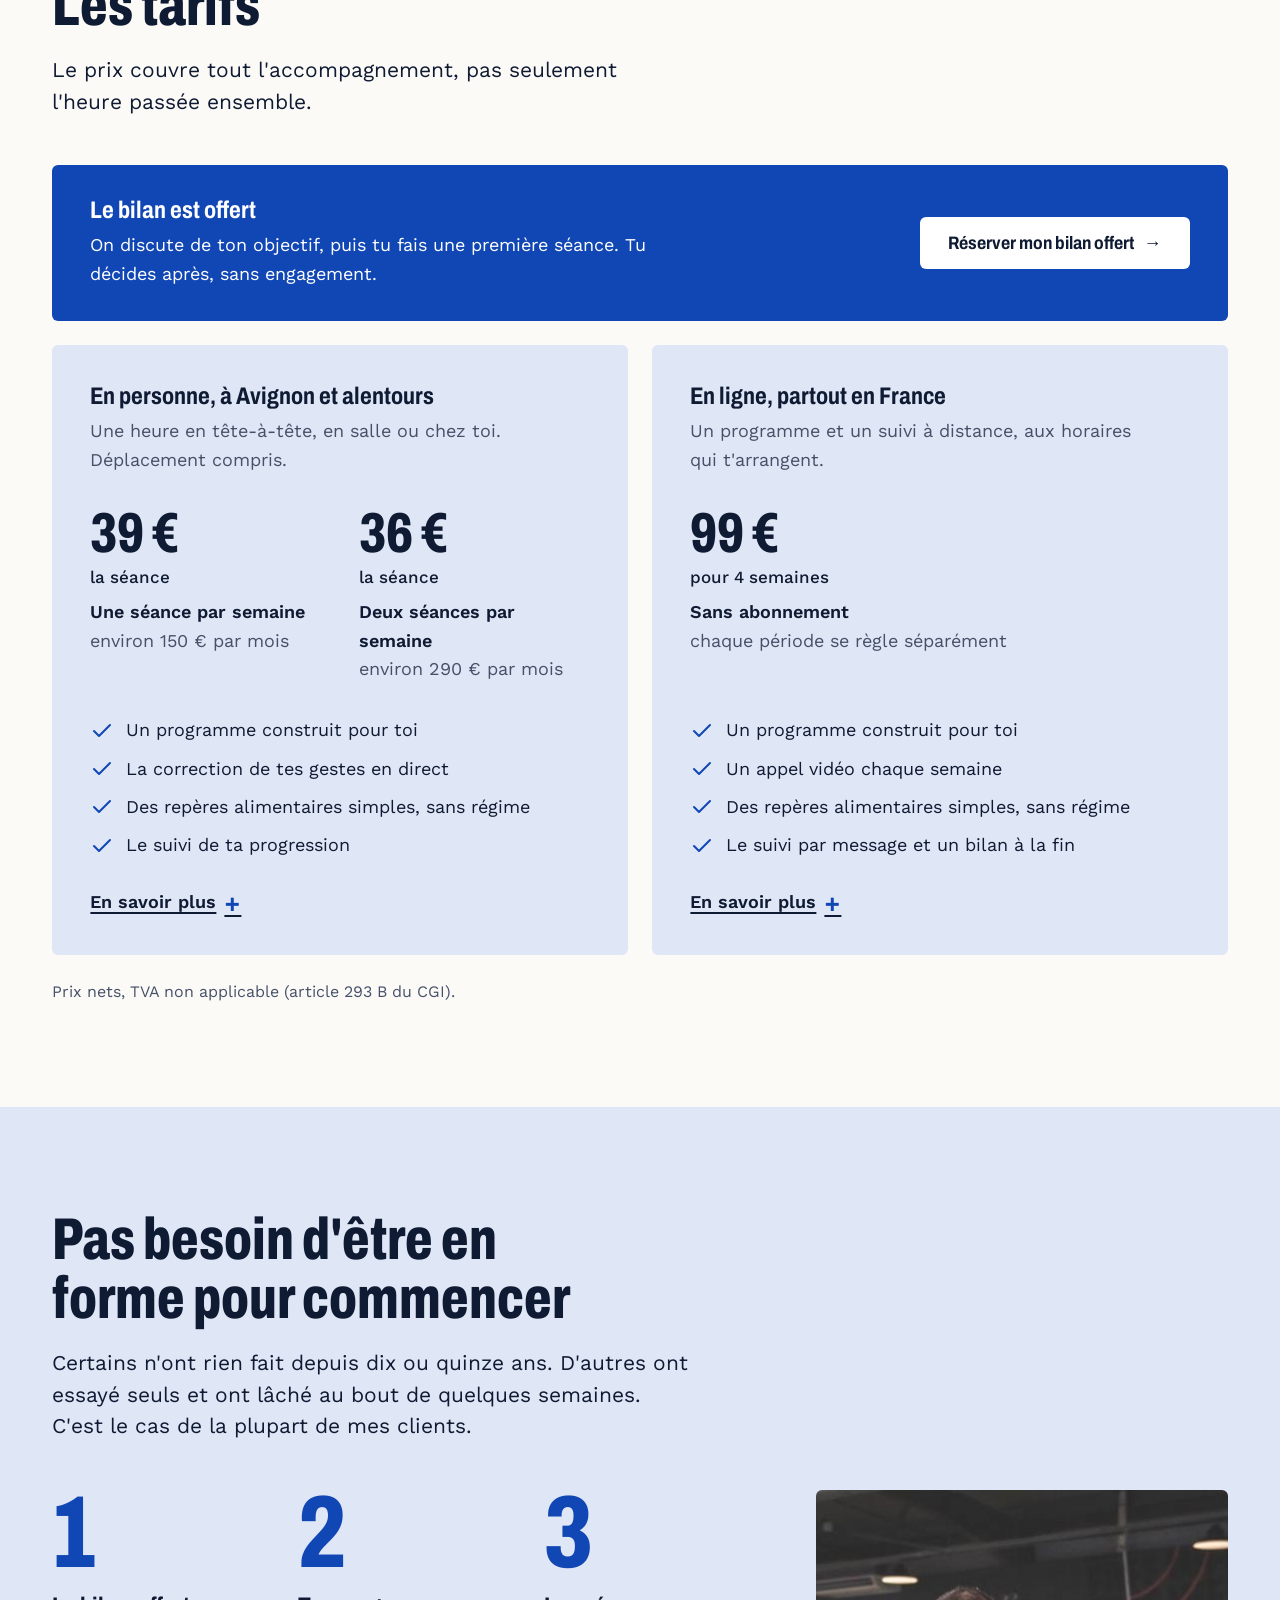
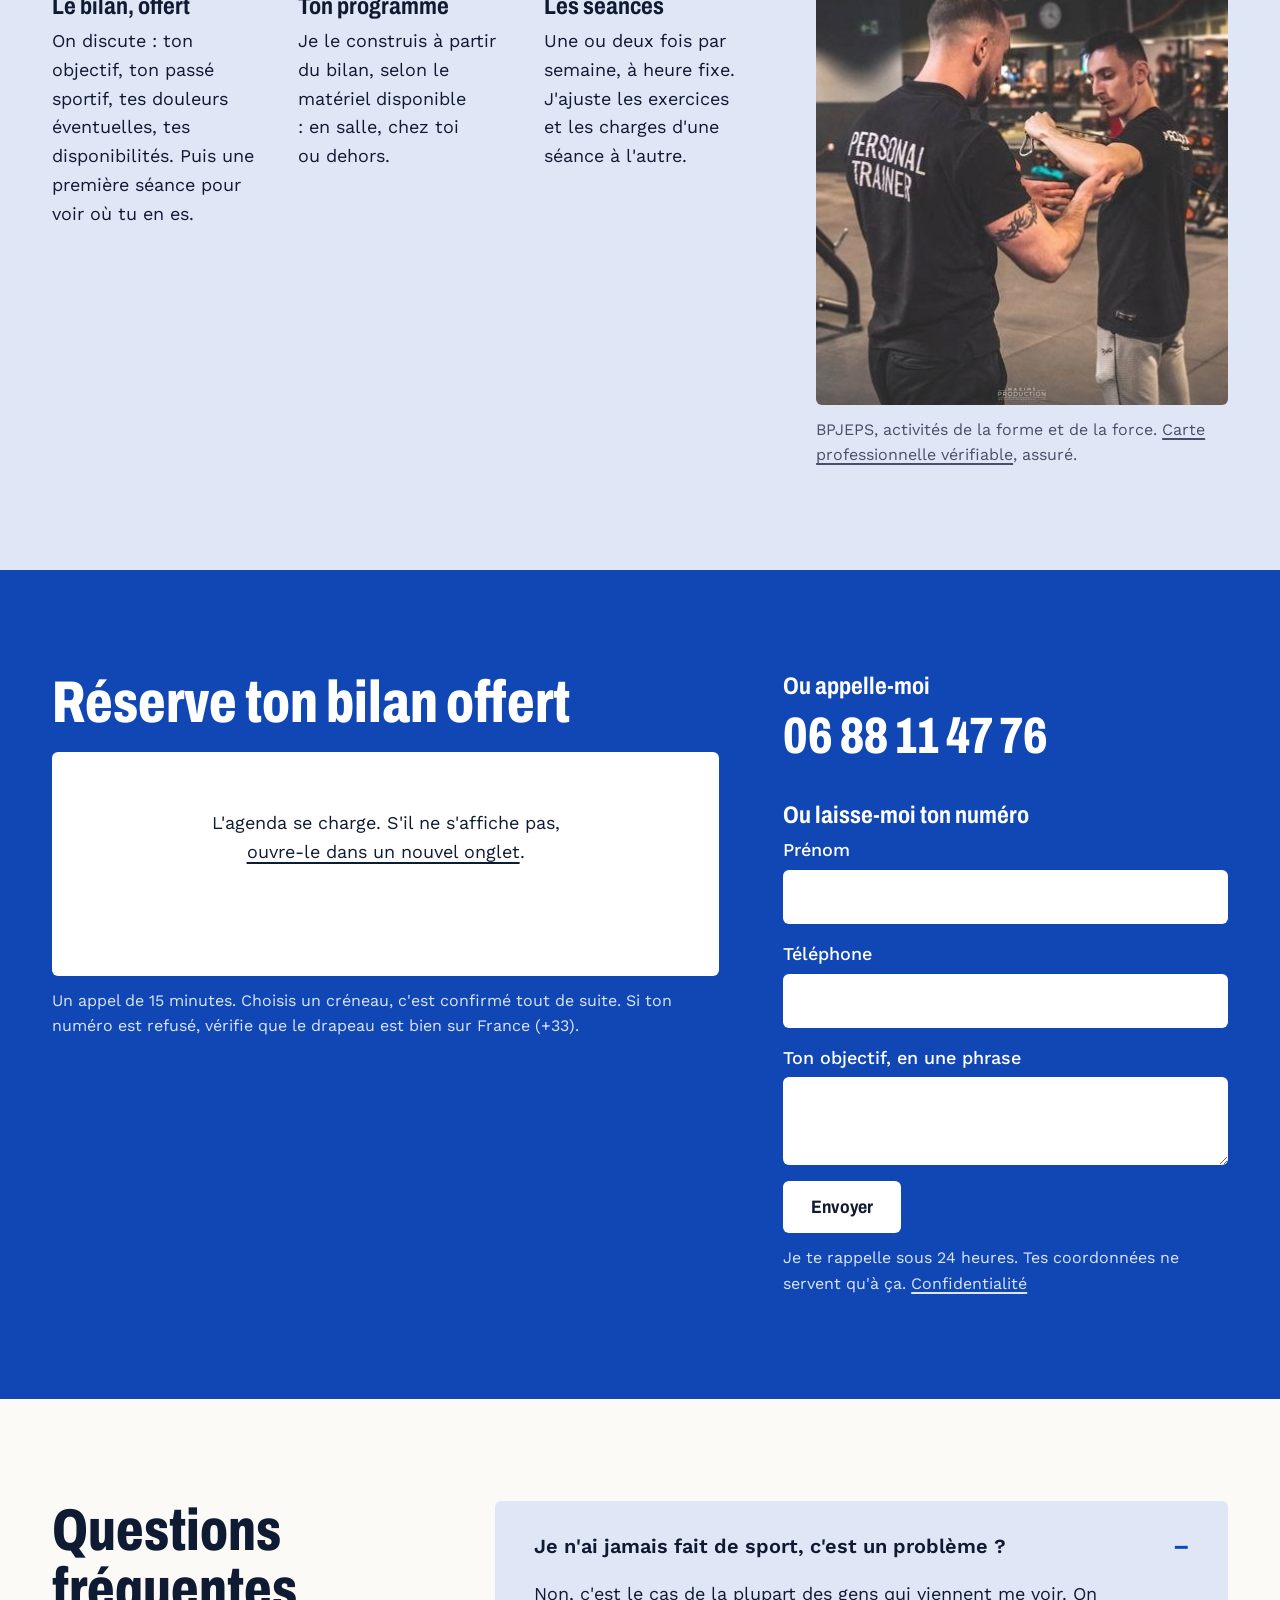
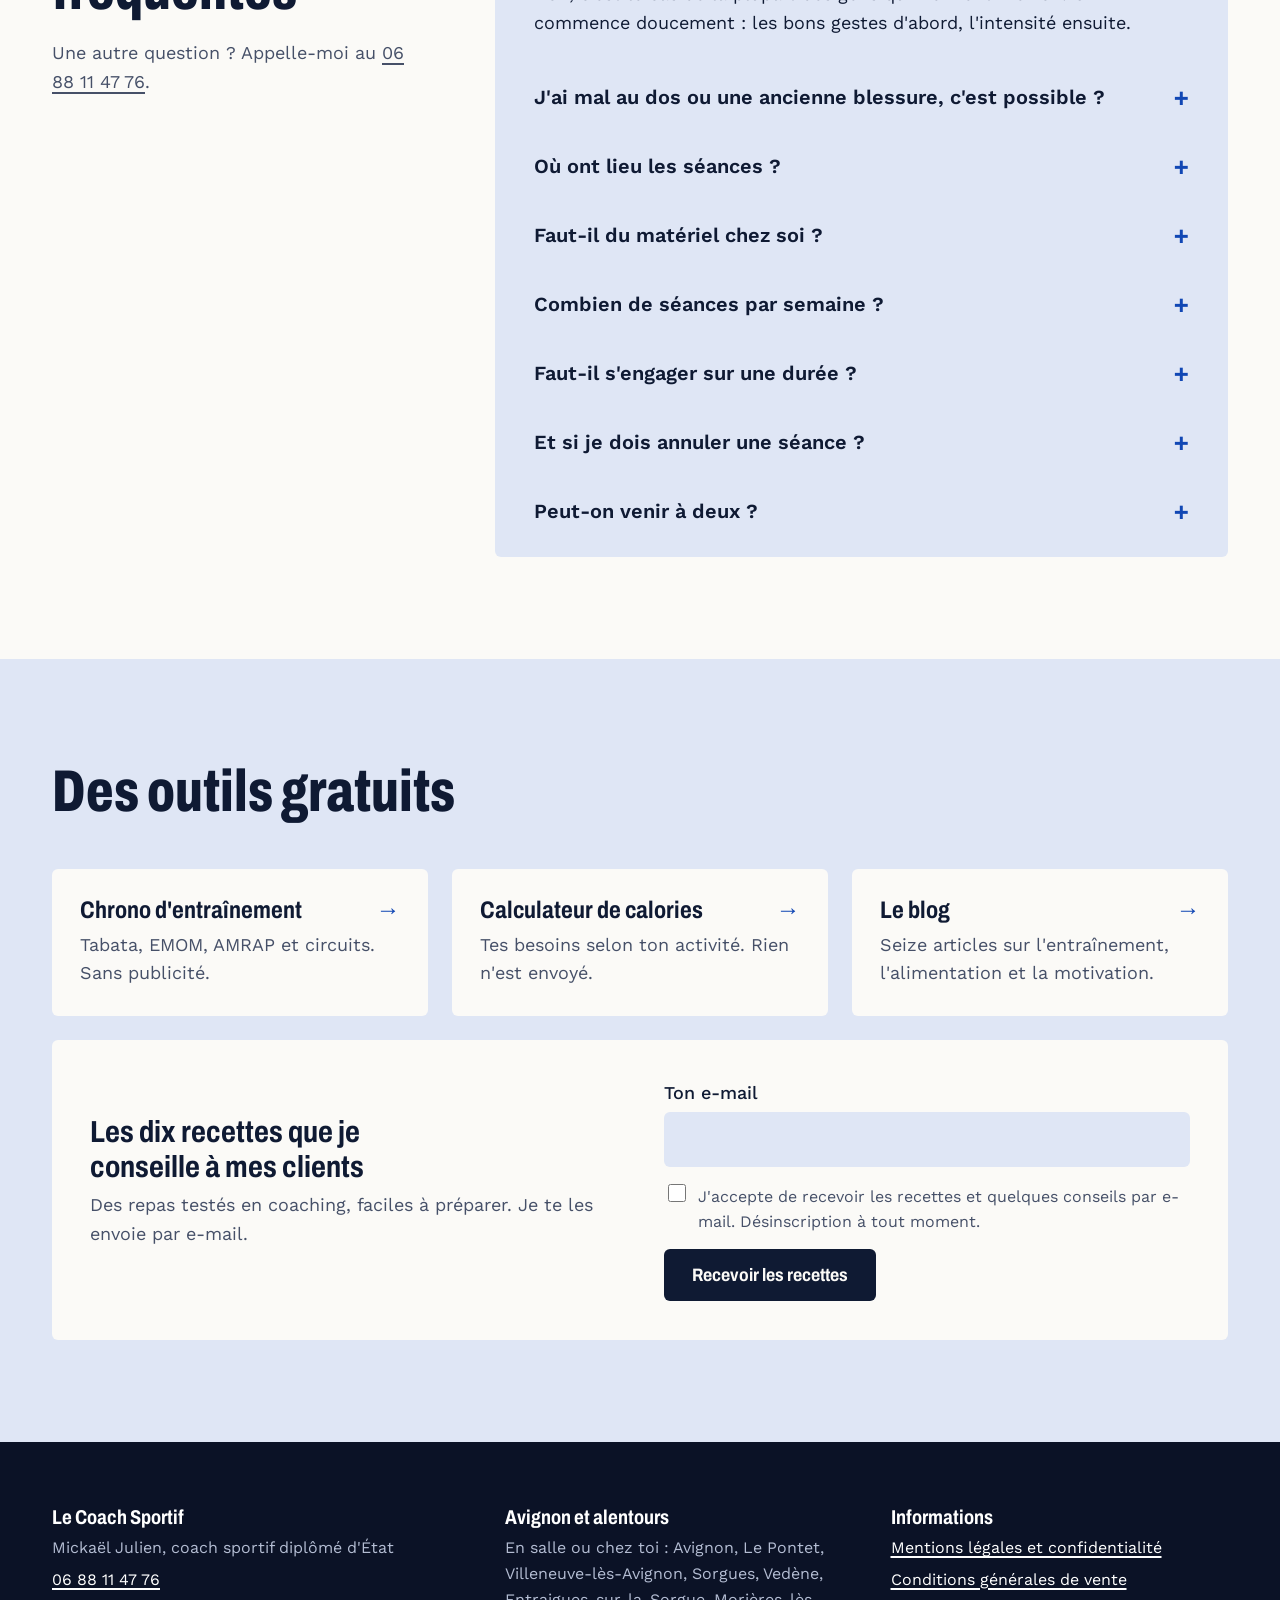
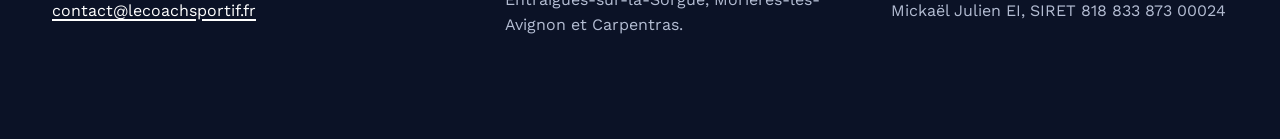
==== commit 819c9ac1: "Accueil : retire la ligne sous le bouton Co-Authored-By: Claude Opus 5.5 <noreply@anthropic.com>" ====
--- a/index.html
+++ b/index.html
@@ -86,7 +86,6 @@
         <p class="lead">Je m'appelle Mickaël, coach depuis 2014. La plupart des gens que j'accompagne ne sont pas sportifs. On part de ton niveau, en salle ou chez toi.</p>
         <div class="hero-actions">
           <a class="btn" href="#reserver" id="heroBook">Réserver mon bilan offert</a>
-          <span>Sans engagement. Ensuite, dès 36 € la séance.</span>
         </div>
       </div>
     </div>
--- a/site.css
+++ b/site.css
@@ -111,7 +111,6 @@
 .where{ display: block; font-family: var(--body); font-stretch: normal; font-weight: 600; font-size: 1.1875rem; line-height: 1.4; margin-bottom: 1.25rem; color: var(--accent); }
 .hero .lead{ margin: 1.75rem 0; max-width: 38rem; }
 .hero-actions{ display: flex; flex-wrap: wrap; align-items: center; gap: 0.75rem 1.5rem; }
-.hero-actions span{ color: var(--muted); }
 /* Le portrait occupe toute la hauteur de la bande, sans cadre ; sa largeur reste sous celle du fichier pour qu'il soit net */
 .hero-photo{ grid-area: photo; margin: 0; position: relative; overflow: hidden; }
 .hero-photo img{ position: absolute; inset: 0; width: 100%; height: 100%; object-fit: cover; object-position: 50% 20%; }
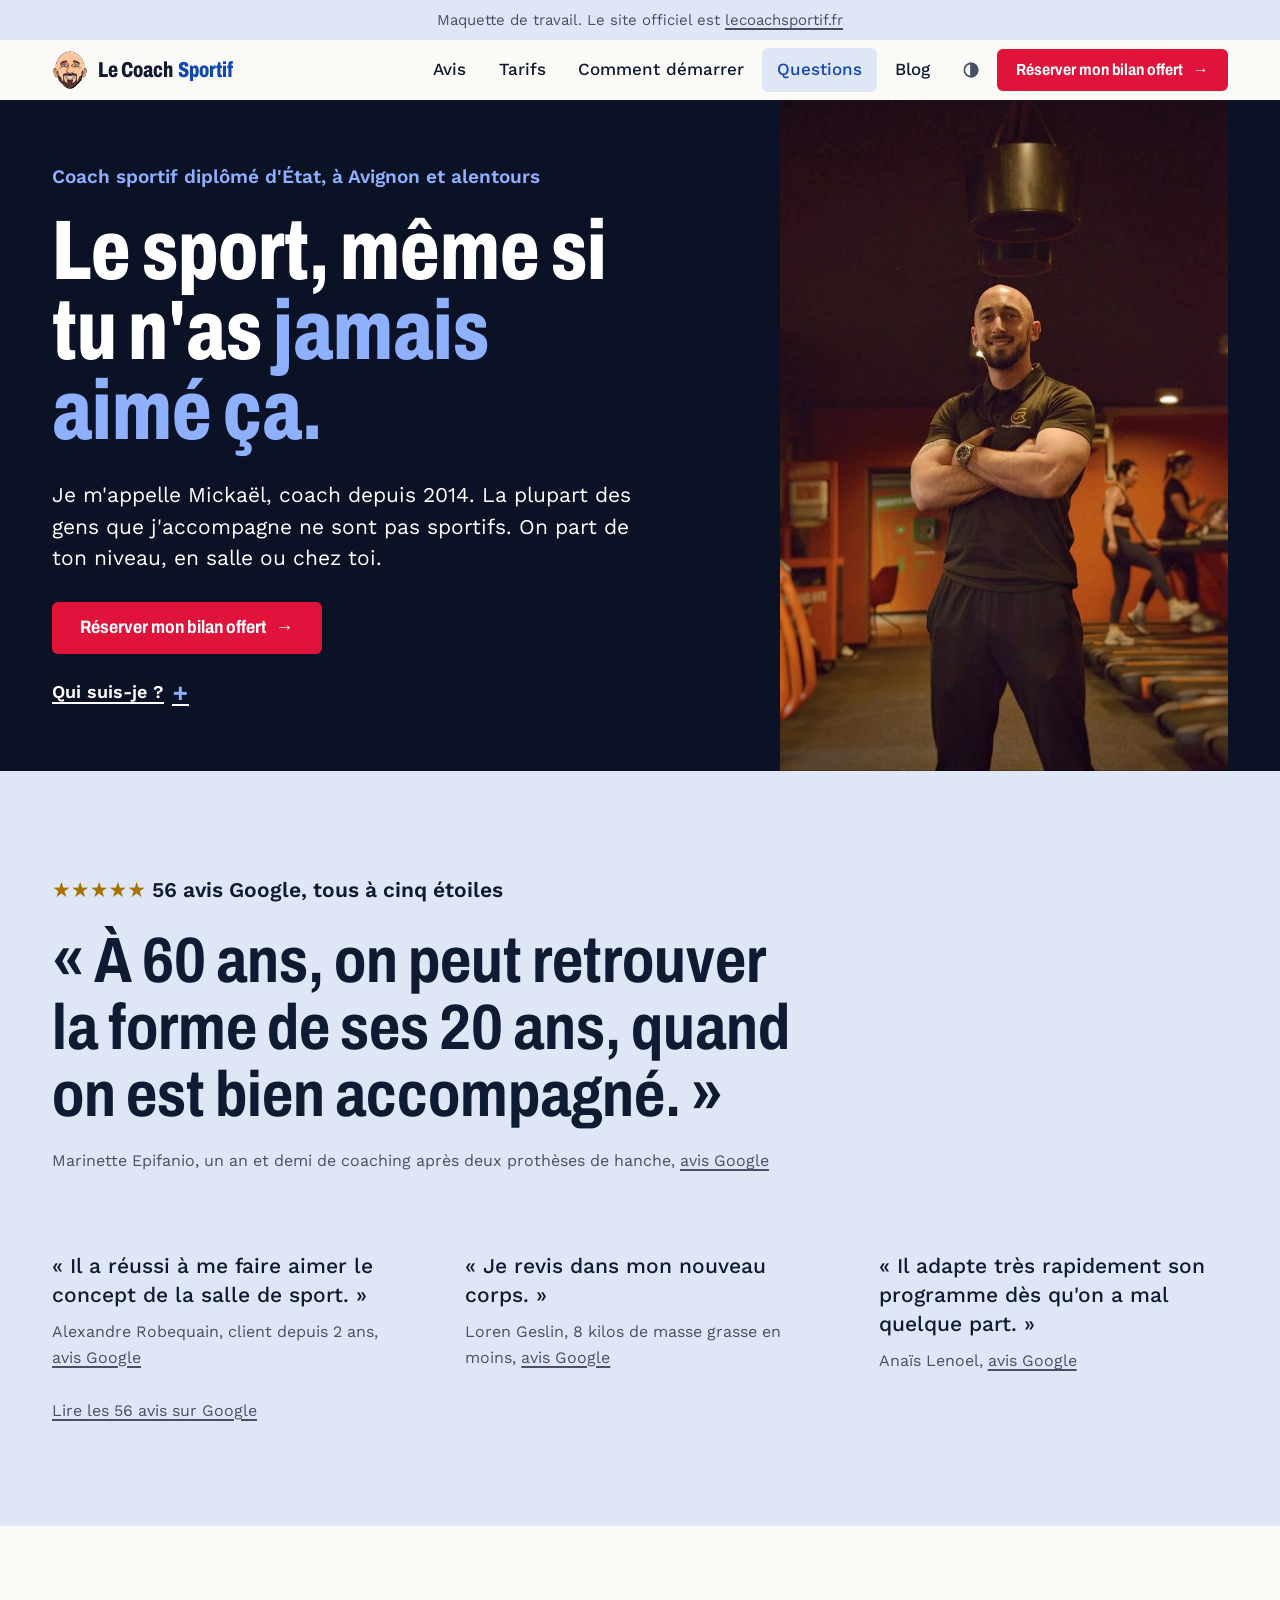
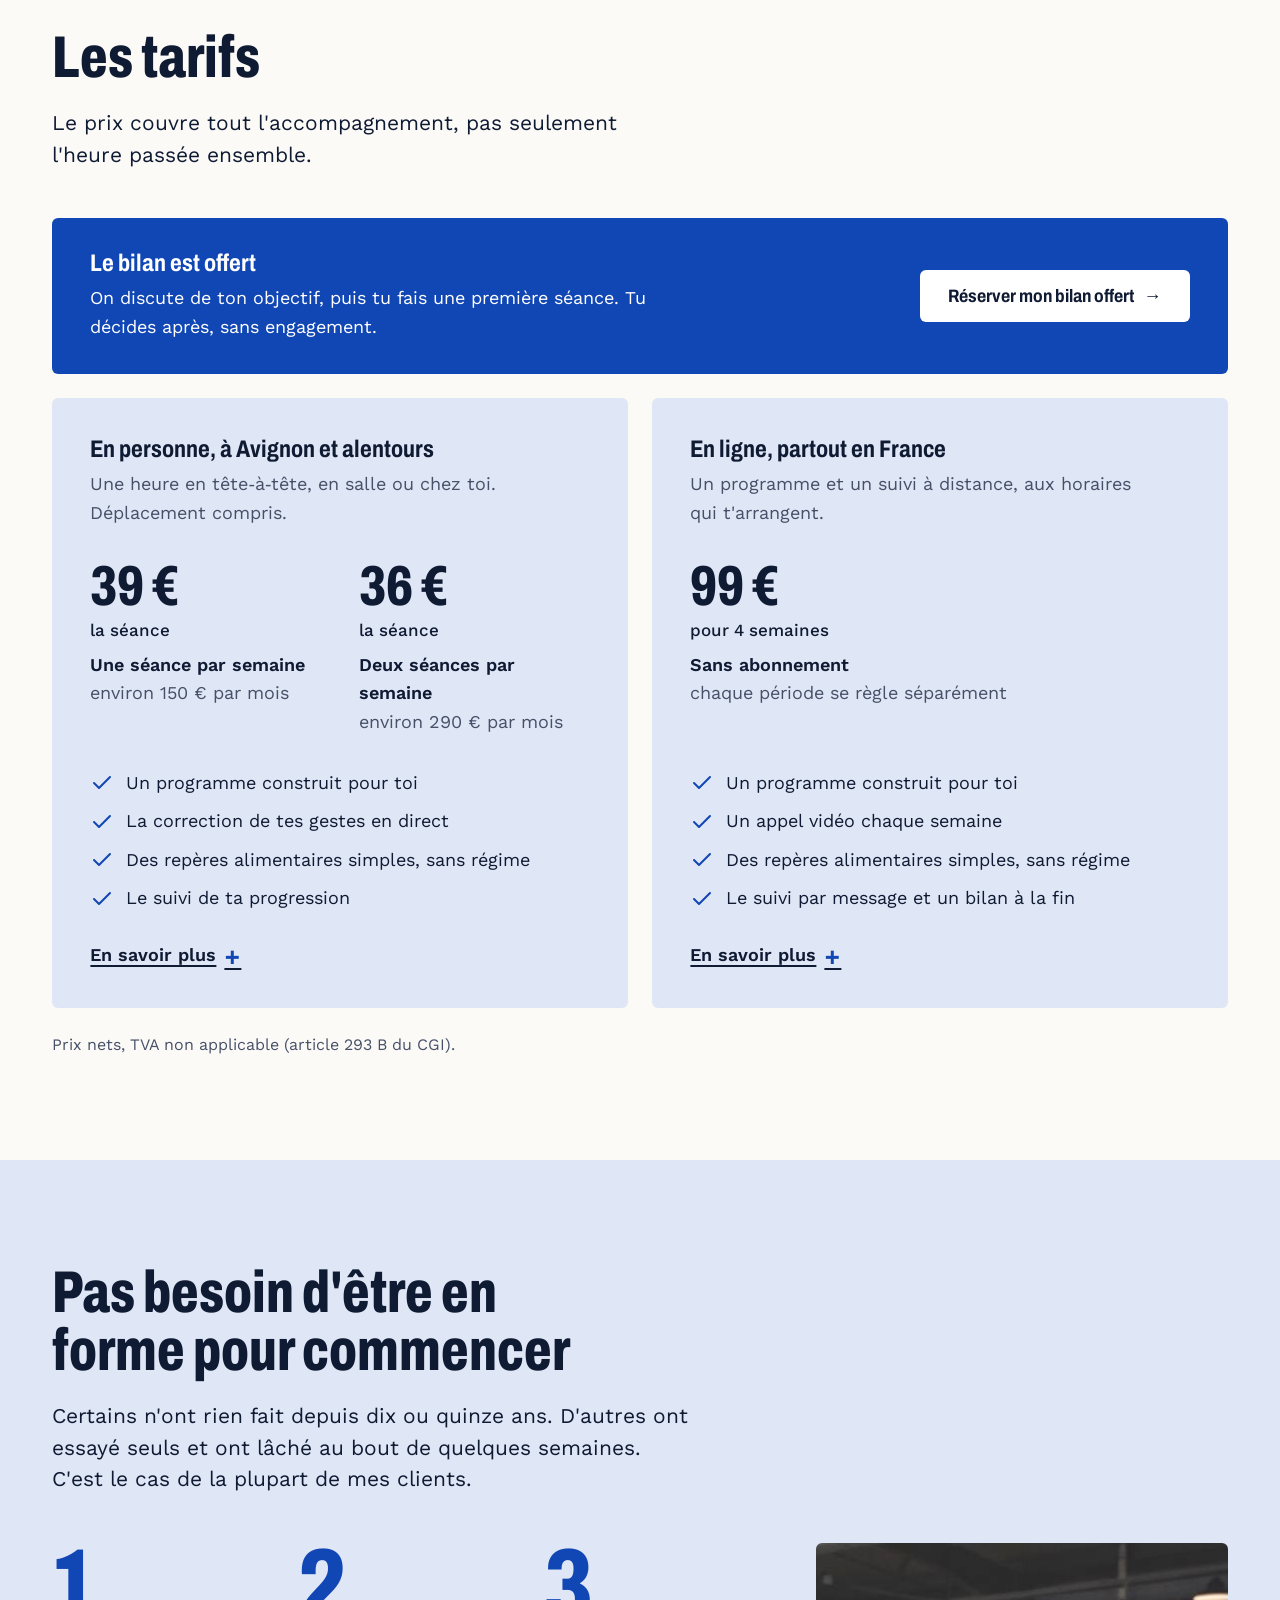
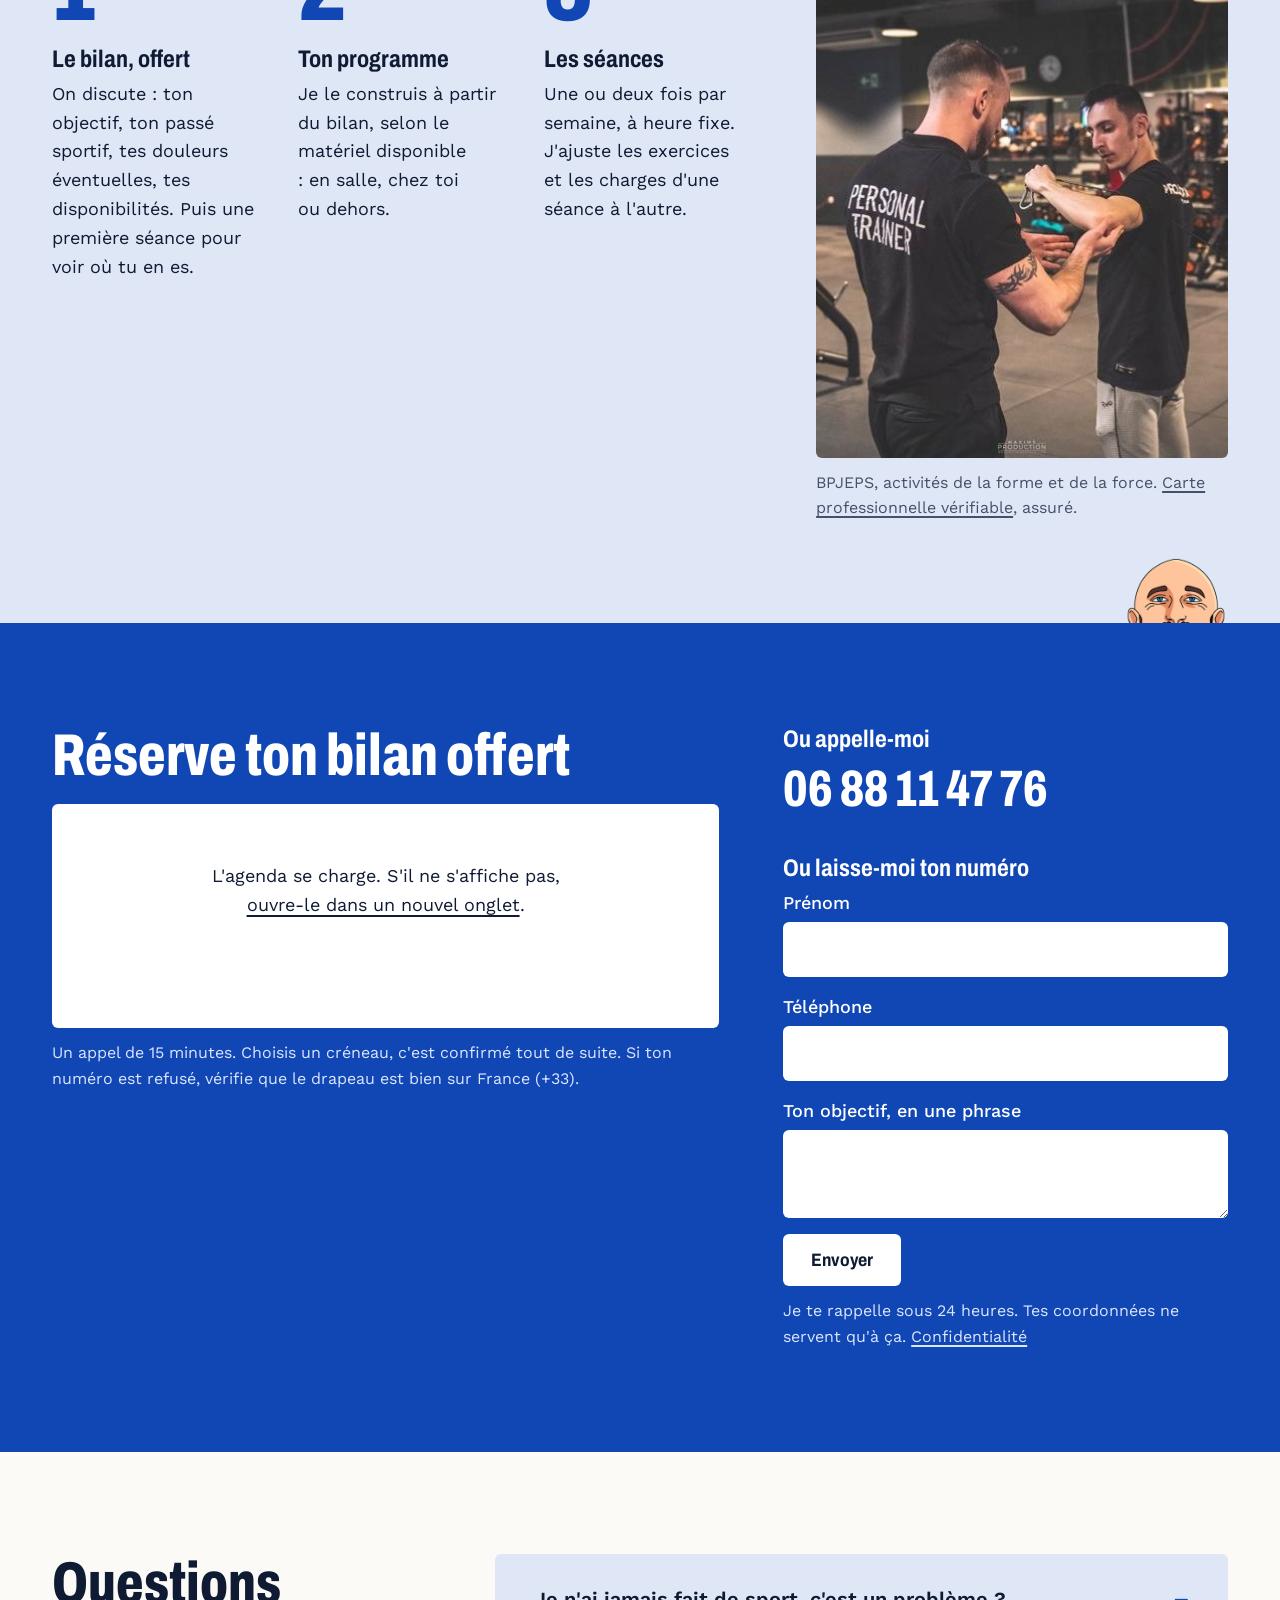
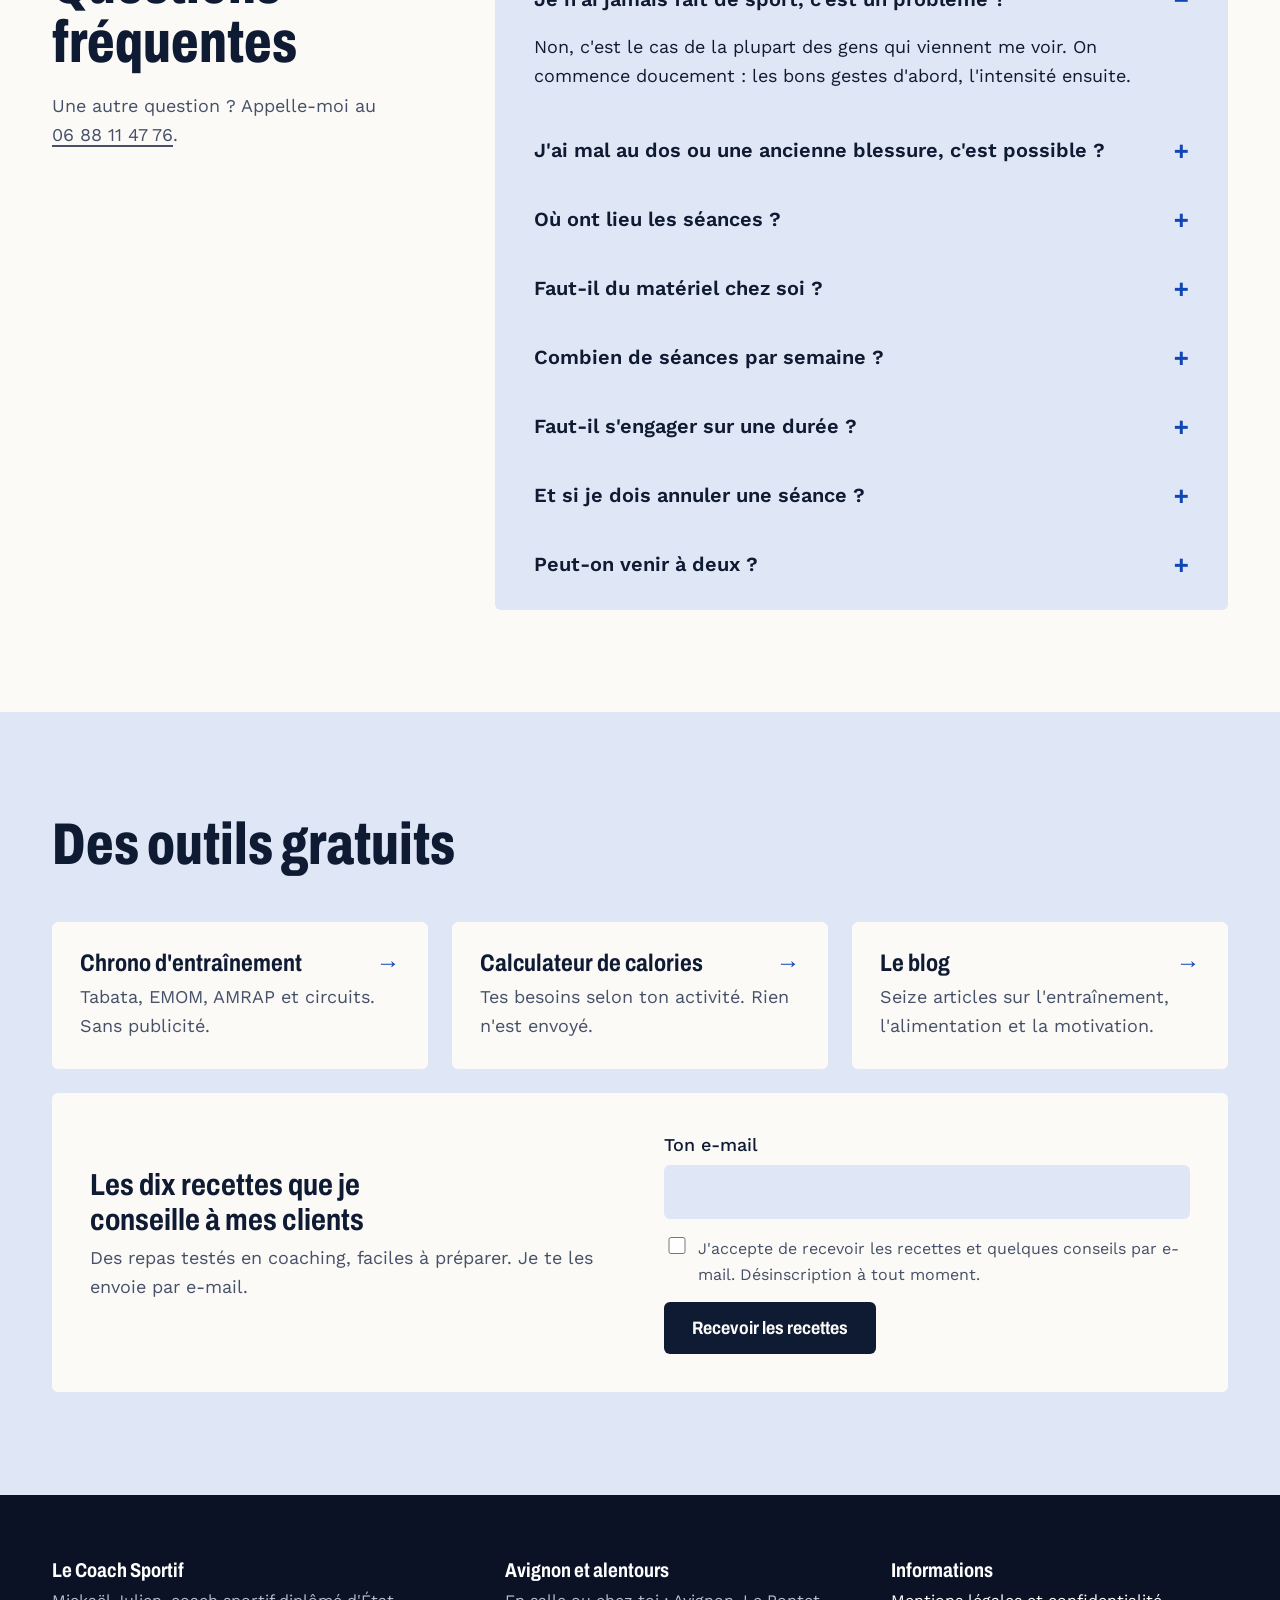
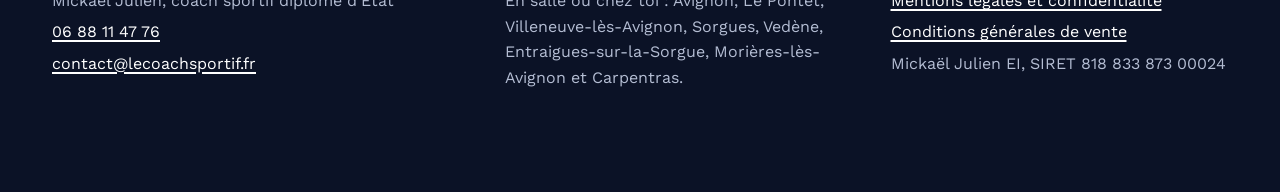
==== commit e40c2d84: "Recette : portrait dessiné du logo dans le menu et la réservation, volet Qui suis-je, titre des avis" ====
--- a/index.html
+++ b/index.html
@@ -14,6 +14,7 @@
   } catch (e) {}
 </script>
 <link rel="preload" href="fonts/archivo.woff2" as="font" type="font/woff2" crossorigin>
+<link rel="icon" href="favicon.png" type="image/png">
 <link rel="stylesheet" href="site.css">
 </head>
 <body>
@@ -22,7 +23,7 @@
 
 <header class="nav">
   <div class="nav-bar">
-    <a class="brand" href="./">Le Coach <span>Sportif</span></a>
+    <a class="brand" href="./"><img src="images/mickael-dessin.png" width="240" height="254" alt="">Le Coach <span>Sportif</span></a>
     <nav class="nav-links" aria-label="Navigation principale">
       <a href="#avis">Avis</a>
       <a href="#tarifs">Tarifs</a>
@@ -87,13 +88,22 @@
         <div class="hero-actions">
           <a class="btn" href="#reserver" id="heroBook">Réserver mon bilan offert</a>
         </div>
-      </div>
-    </div>
-  </section>
-
-  <section class="band band--tint reviews" id="avis">
+        <details class="more about">
+          <summary>Qui suis-je ?</summary>
+          <p>Mon travail : corriger tes gestes, doser l'effort et tenir le cap avec toi, semaine après semaine. Si tu habites loin d'Avignon, je te suis à distance.</p>
+          <ul class="facts">
+            <li><svg class="ico" aria-hidden="true"><use href="#i-check"/></svg><span>Diplôme d'État BPJEPS, spécialité activités physiques de la forme et de la force. Une formation en anatomie, en physiologie et en sécurité.</span></li>
+            <li><svg class="ico" aria-hidden="true"><use href="#i-check"/></svg><span>Carte professionnelle d'éducateur sportif, <a href="https://recherche-educateur.sports.gouv.fr" rel="noopener">vérifiable en ligne</a>.</span></li>
+            <li><svg class="ico" aria-hidden="true"><use href="#i-check"/></svg><span>Assuré en responsabilité civile professionnelle.</span></li>
+          </ul>
+        </details>
+      </div>
+    </div>
+  </section>
+
+  <section class="band band--tint" id="avis">
     <div class="wrap">
-      <p class="rating"><span class="stars" aria-hidden="true">★★★★★</span> 56 avis Google, tous à cinq étoiles</p>
+      <h2 class="rating"><span class="stars" aria-hidden="true">★★★★★</span> 56 avis Google, tous à cinq étoiles</h2>
       <figure class="voice featured">
         <blockquote>« À 60 ans, on peut retrouver la forme de ses 20 ans, quand on est bien accompagné. »</blockquote>
         <figcaption>Marinette Epifanio, un an et demi de coaching après deux prothèses de hanche, <a href="https://www.google.com/maps/contrib/117958380226126533431/place/ChIJQWrjyyGvthIRpLLf7QFSSnQ" rel="noopener">avis Google</a></figcaption>
@@ -132,7 +142,7 @@
       <div class="offers">
         <div class="offer">
           <h3>En personne, à Avignon et alentours</h3>
-          <p>Une heure en tête-à-tête, en salle ou chez toi. Déplacement compris.</p>
+          <p>Une heure en tête‑à‑tête, en salle ou chez toi. Déplacement compris.</p>
           <div class="rates">
             <div class="rate"><strong>39 € <small>la séance</small></strong><span>Une séance par semaine<span class="muted">environ 150 € par mois</span></span></div>
             <div class="rate"><strong>36 € <small>la séance</small></strong><span>Deux séances par semaine<span class="muted">environ 290 € par mois</span></span></div>
@@ -205,6 +215,7 @@
   </section>
 
   <section class="band band--blue" id="reserver">
+    <span class="peek"><img src="images/mickael-dessin.png" width="240" height="254" loading="lazy" alt=""></span>
     <div class="wrap booking">
       <div>
         <h2>Réserve ton bilan offert</h2>
--- a/site.css
+++ b/site.css
@@ -29,6 +29,7 @@
 body{ margin: 0; background: var(--paper); color: var(--ink); font-family: var(--body); font-size: 1.125rem; line-height: 1.6; }
 img{ display: block; max-width: 100%; height: auto; }
 a{ color: inherit; text-underline-offset: 0.2em; text-decoration-thickness: 2px; }
+a[href^="tel:"]{ white-space: nowrap; }
 :focus-visible{ outline: 3px solid var(--accent); outline-offset: 3px; }
 p{ margin: 0 0 1rem; text-wrap: pretty; }
 
@@ -74,10 +75,13 @@
   @keyframes nav-lift{ to{ box-shadow: 0 0.25rem 1.25rem light-dark(rgba(15, 26, 51, 0.1), rgba(0, 0, 0, 0.5)); } }
 }
 .nav-bar{ display: flex; align-items: center; gap: 0.25rem; max-width: 76rem; margin: 0 auto; padding: 0.5rem 1.25rem; }
-.brand{ font-family: var(--display); font-stretch: 72%; font-weight: 800; font-size: 1.35rem; text-decoration: none; margin-right: auto; white-space: nowrap; }
+.brand{ font-family: var(--display); font-stretch: 72%; font-weight: 800; font-size: 1.35rem; text-decoration: none; margin-right: auto; white-space: nowrap; display: flex; align-items: center; gap: 0.6rem; }
+/* Le portrait dessiné de son logo sert de signe à côté du nom */
+.brand img{ width: auto; height: 2.4rem; }
+.brand span{ margin-left: -0.3rem; }
 .brand span{ color: var(--accent); }
 .nav-links{ display: flex; gap: 0.15rem; }
-.nav-links a{ text-decoration: none; font-size: 1.0625rem; font-weight: 500; padding: 0.5rem 0.95rem; border-radius: var(--r); }
+.nav-links a{ white-space: nowrap; text-decoration: none; font-size: 1.0625rem; font-weight: 500; padding: 0.5rem 0.95rem; border-radius: var(--r); }
 .nav-links a:hover, .nav-links a[aria-current="true"]{ background: var(--tint); color: var(--accent); }
 .ghost{ font: inherit; font-weight: 500; color: var(--muted); background: none; border: 0; border-radius: var(--r); padding: 0.5rem 0.95rem; cursor: pointer; white-space: nowrap; }
 .ghost:hover{ background: var(--tint); color: var(--accent); }
@@ -111,12 +115,14 @@
 .where{ display: block; font-family: var(--body); font-stretch: normal; font-weight: 600; font-size: 1.1875rem; line-height: 1.4; margin-bottom: 1.25rem; color: var(--accent); }
 .hero .lead{ margin: 1.75rem 0; max-width: 38rem; }
 .hero-actions{ display: flex; flex-wrap: wrap; align-items: center; gap: 0.75rem 1.5rem; }
+.about{ margin-top: 1.5rem; max-width: 38rem; }
+.about p{ margin: 1rem 0 0; }
 /* Le portrait occupe toute la hauteur de la bande, sans cadre ; sa largeur reste sous celle du fichier pour qu'il soit net */
 .hero-photo{ grid-area: photo; margin: 0; position: relative; overflow: hidden; }
 .hero-photo img{ position: absolute; inset: 0; width: 100%; height: 100%; object-fit: cover; object-position: 50% 20%; }
 
 /* Avis : une phrase en très grand, trois courtes, chacune liée à sa page Google */
-.rating{ font-weight: 600; font-size: 1.3125rem; margin: 0; }
+.rating{ font-family: var(--body); font-stretch: normal; font-weight: 600; font-size: 1.3125rem; line-height: 1.6; margin: 0; }
 .voice{ margin: 0; }
 .voice blockquote{ margin: 0 0 0.6rem; font-size: 1.3125rem; line-height: 1.4; font-weight: 500; }
 .voice figcaption{ color: var(--muted); font-size: 1rem; }
@@ -173,6 +179,10 @@
 .slots.loaded{ padding: 0; overflow: hidden; display: block; }
 .slots.loaded iframe{ height: 34rem; transition: height 0.25s ease; }
 .direct{ position: sticky; top: 6rem; }
+/* Le portrait dessiné dépasse du bord de la bande, comme s'il regardait par-dessus */
+#reserver{ position: relative; }
+.peek{ position: absolute; bottom: 100%; right: max(1.25rem, calc(50% - 36.75rem)); width: 6.5rem; height: 4.1rem; overflow: hidden; }
+.peek img{ width: 100%; }
 .slots p{ max-width: 22rem; margin: 0 auto; }
 .callback{ display: grid; gap: 1rem; }
 .callback label, .ebook label{ display: grid; gap: 0.3rem; font-weight: 500; }
@@ -225,12 +235,17 @@
 /* Barre de réservation sur téléphone, visible une fois le bouton d'accueil passé */
 .dock{ display: none; }
 
+/* Entre tablette et grand écran, le menu se resserre pour tenir sur une ligne */
+@media (max-width: 72rem){
+  .nav-links a{ padding-inline: 0.55rem; }
+  .nav .btn{ white-space: nowrap; padding-inline: 0.9rem; }
+}
 @media (max-width: 62rem){
   .nav-links, .nav-bar > .theme-btn, .nav-bar > .btn{ display: none; }
   .menu-open{ display: inline-block; }
   .hero-grid{ grid-template-columns: 1fr; grid-template-areas: "head" "photo" "body"; grid-template-rows: auto; }
   .hero-head{ padding-top: 2rem; }
-  .hero-photo{ margin: 1.75rem -1.25rem; aspect-ratio: 4 / 3; }
+  .hero-photo{ margin: 1.75rem -1.25rem; height: min(75vw, 24rem); }
   .hero .lead{ margin-top: 0; }
   .voices, .start, .booking, .faq, .free, .ebook, .free-first{ grid-template-columns: 1fr; }
   .offers{ grid-template-columns: 1fr; grid-template-rows: none; gap: 1.5rem; }
@@ -248,23 +263,26 @@
 }
 @media (max-width: 36rem){
   .rates{ grid-auto-flow: row; row-gap: 1.5rem; }
+  .peek{ width: 5rem; height: 3.15rem; }
   .rate + .rate{ padding-left: 0; border-left: 0; }
 }
 
 /* Mouvement : le bandeau d'accueil entre en scène au chargement, les blocs montent une fois en arrivant à l'écran */
 @media (prefers-reduced-motion: no-preference){
   @keyframes rise{ from{ opacity: 0; transform: translateY(2rem); } }
+  @keyframes peek{ from{ transform: translateY(100%); } }
   @keyframes settle{ from{ opacity: 0; transform: scale(1.06); } }
   .hero .where, .hero .line, .hero .lead, .hero-actions{ animation: rise 0.8s cubic-bezier(0.2, 0.7, 0.2, 1) both; }
   .hero .line:nth-of-type(2){ animation-delay: 0.08s; }
   .hero .line:nth-of-type(3){ animation-delay: 0.16s; }
   .hero .lead{ animation-delay: 0.28s; }
   .hero-actions{ animation-delay: 0.38s; }
-  .hero-photo{ animation: settle 1.2s cubic-bezier(0.2, 0.7, 0.2, 1) both; }
+  .hero-photo img{ animation: settle 1.2s cubic-bezier(0.2, 0.7, 0.2, 1) both; }
   @supports (animation-timeline: view()){
-    .rating, .voice, .band h2, .intro .lead, .free-first, .offer, .steps li, .start figure, .booking > *, .faq-list, .free a, .ebook{
+    .voice, .band h2, .intro .lead, .free-first, .offer, .steps li, .start figure, .booking > *, .faq-list, .free a, .ebook{
       animation: rise linear both; animation-timeline: view(); animation-range: entry 0% entry 45%;
     }
+    .peek img{ animation: peek linear both; animation-timeline: view(); animation-range: entry 20% cover 35%; }
     .voices > :nth-child(2), .offers > :nth-child(2), .steps li:nth-child(2), .free > :nth-child(2){ animation-range: entry 8% entry 55%; }
     .voices > :nth-child(3), .steps li:nth-child(3), .free > :nth-child(3){ animation-range: entry 16% entry 65%; }
   }
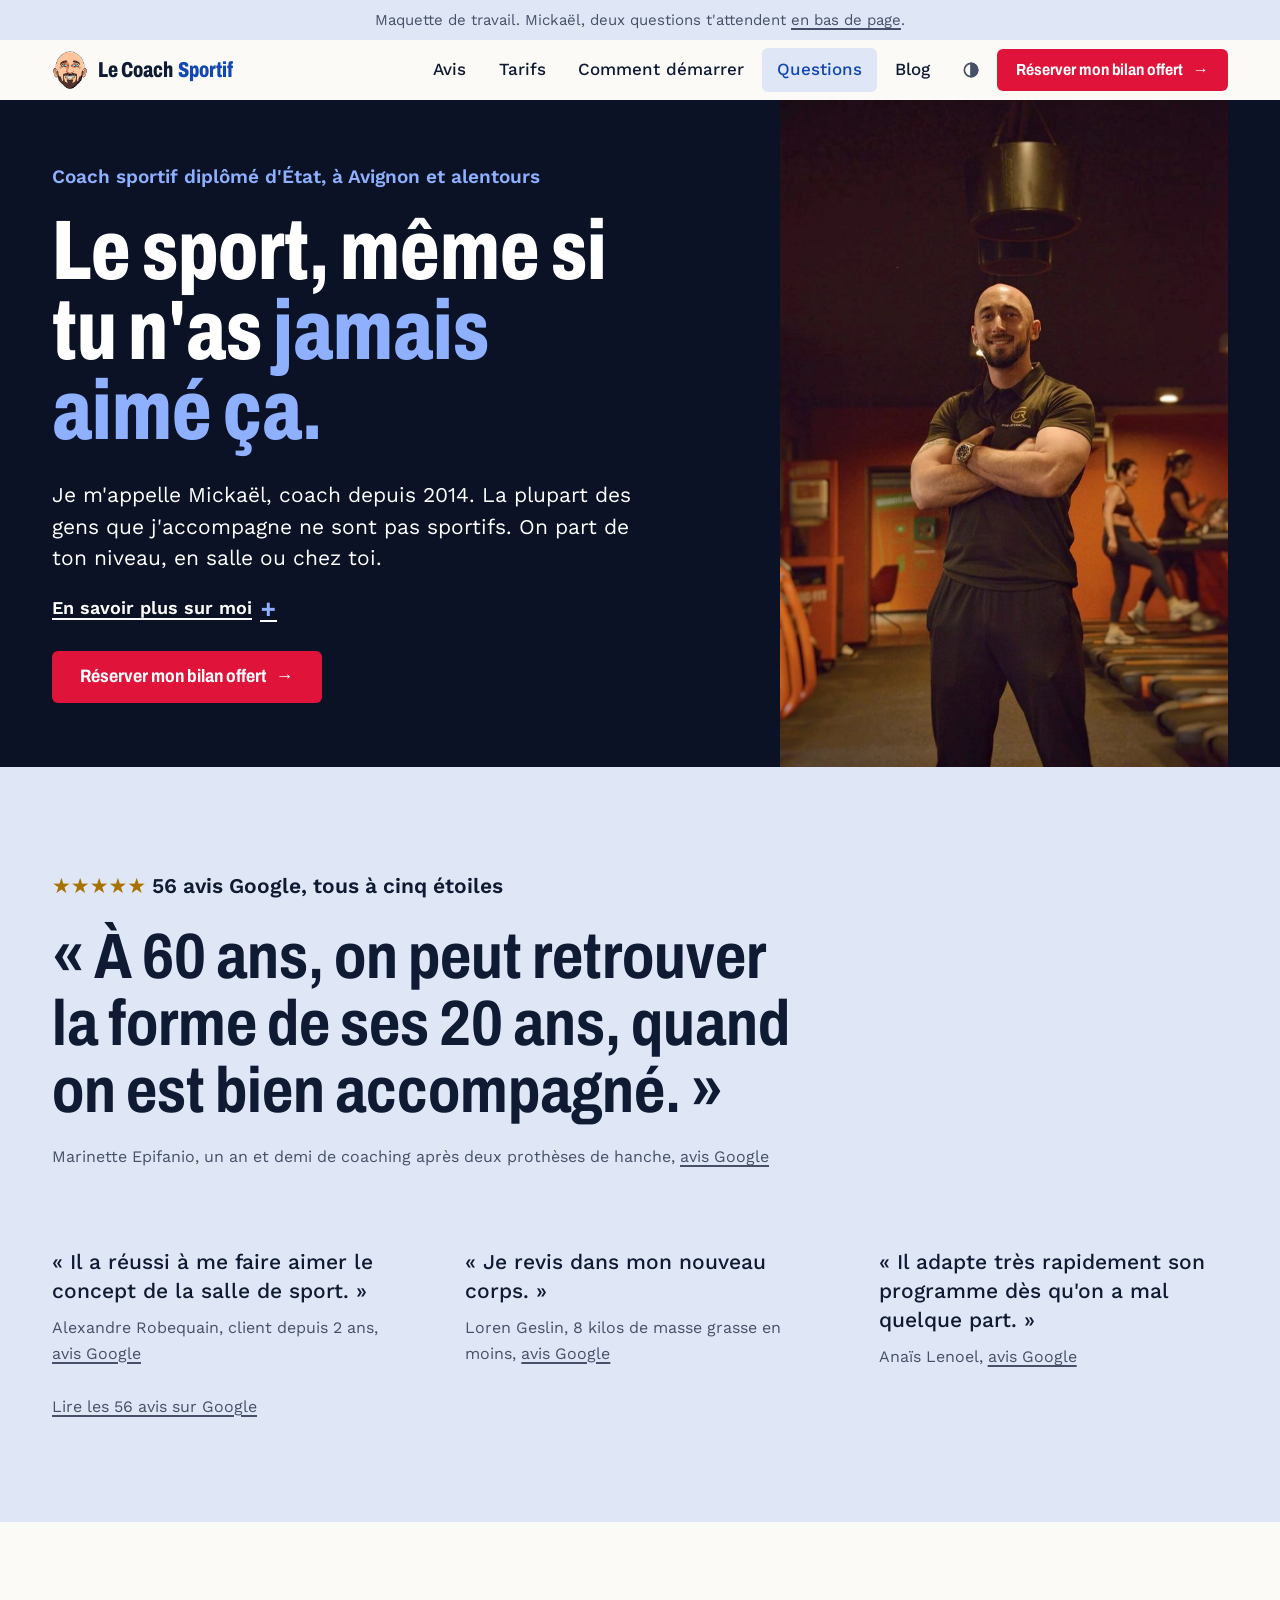
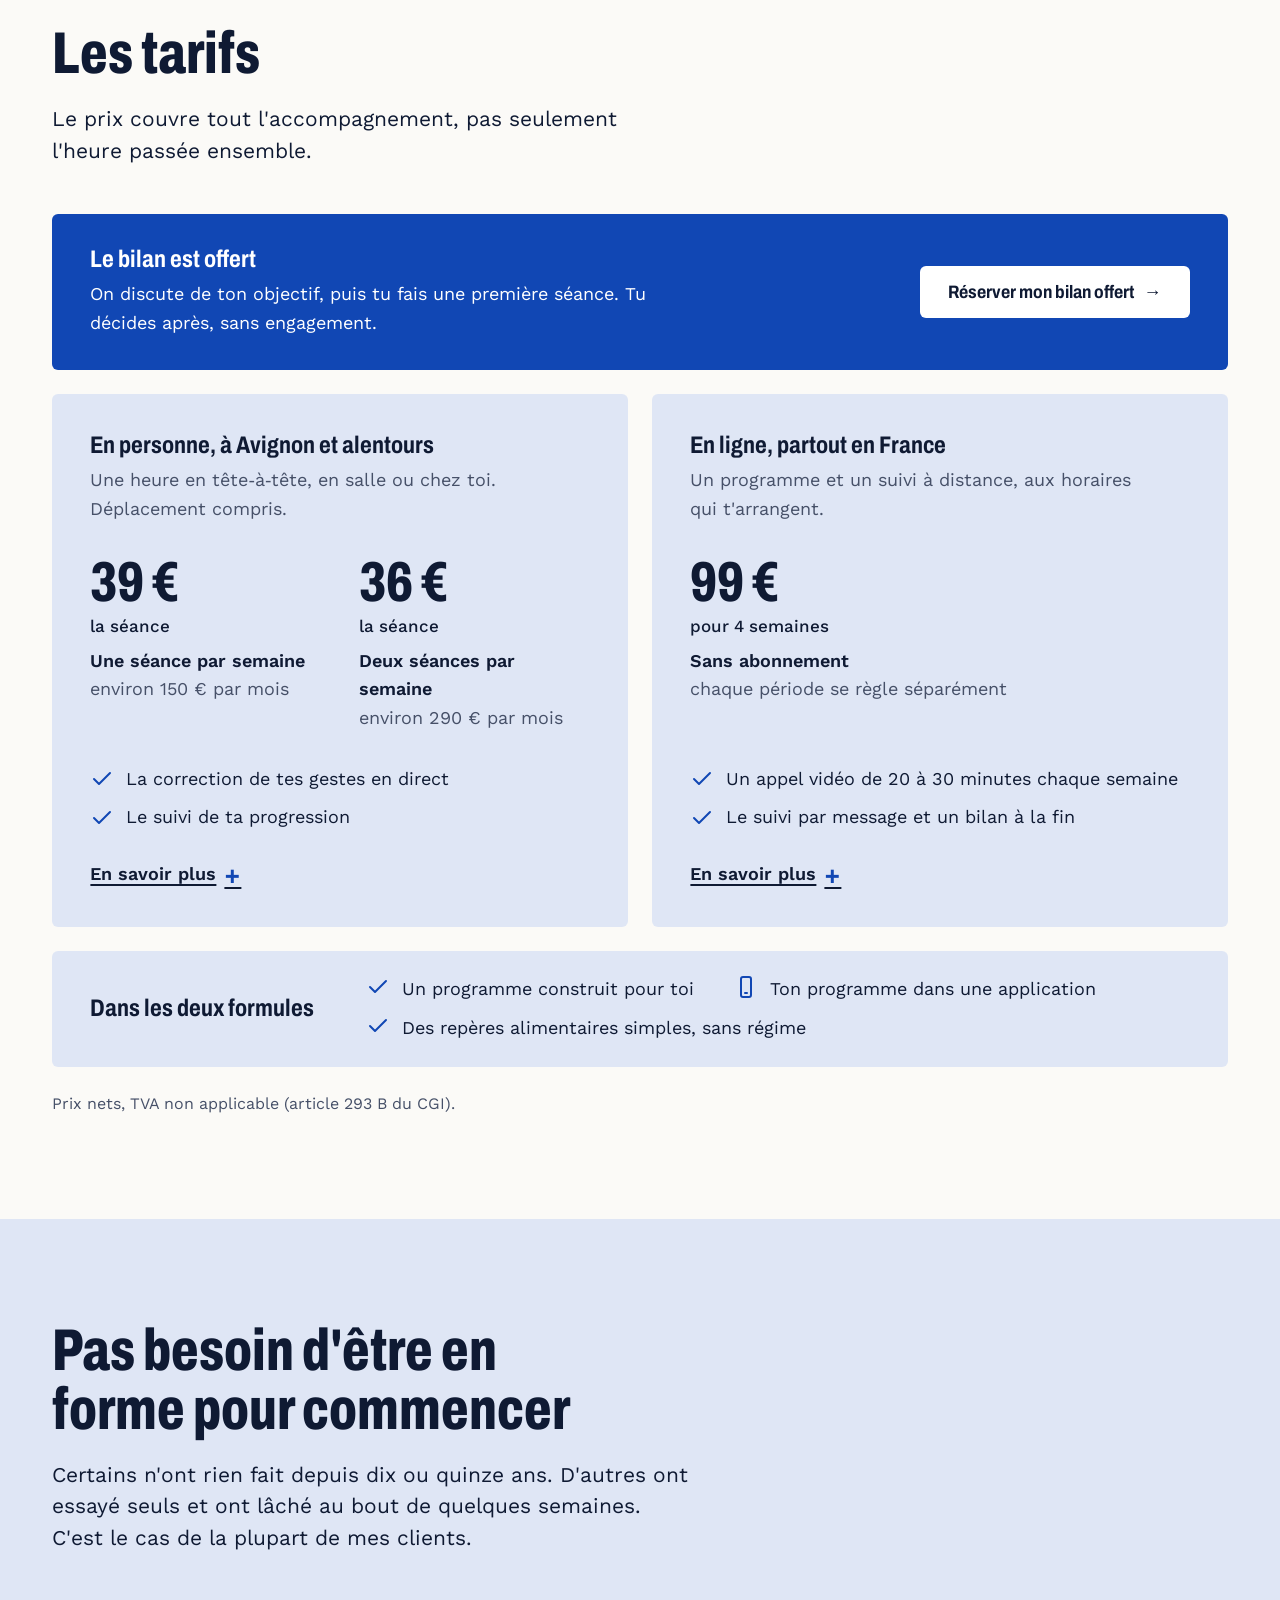
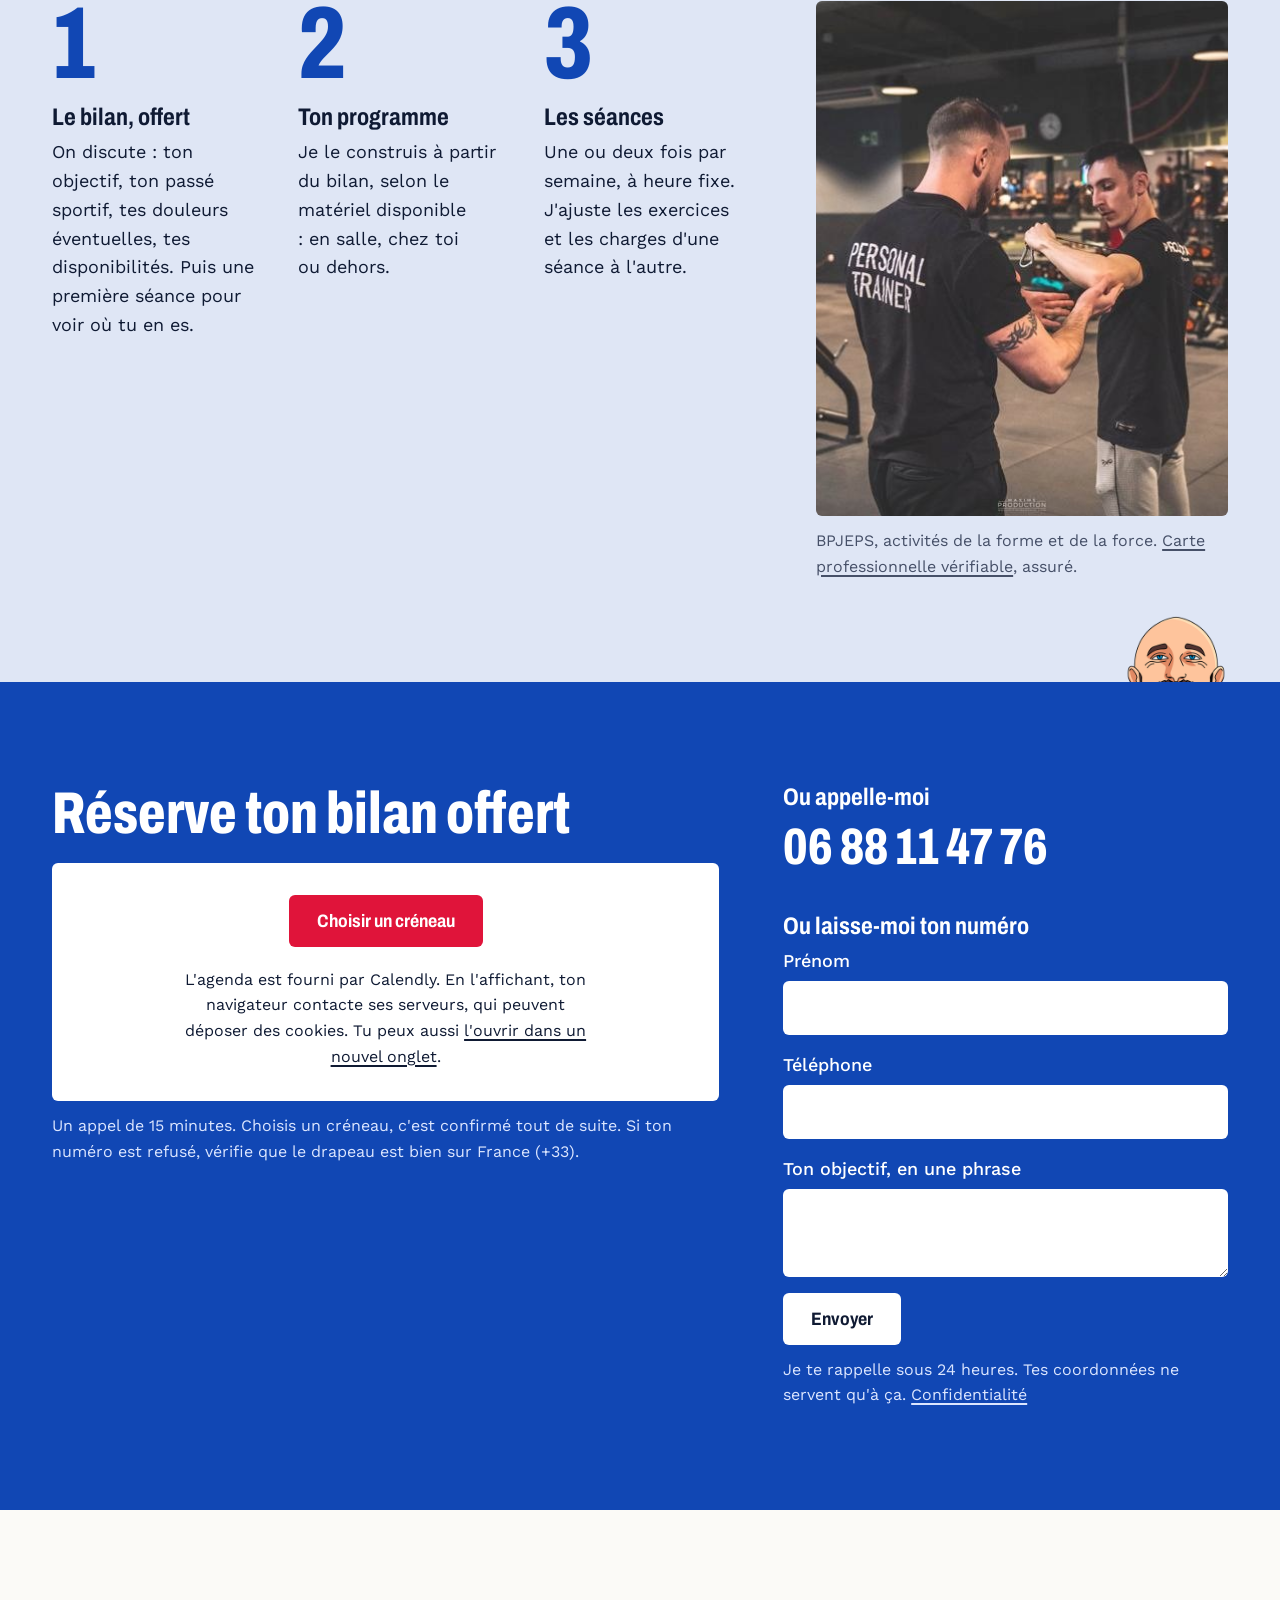
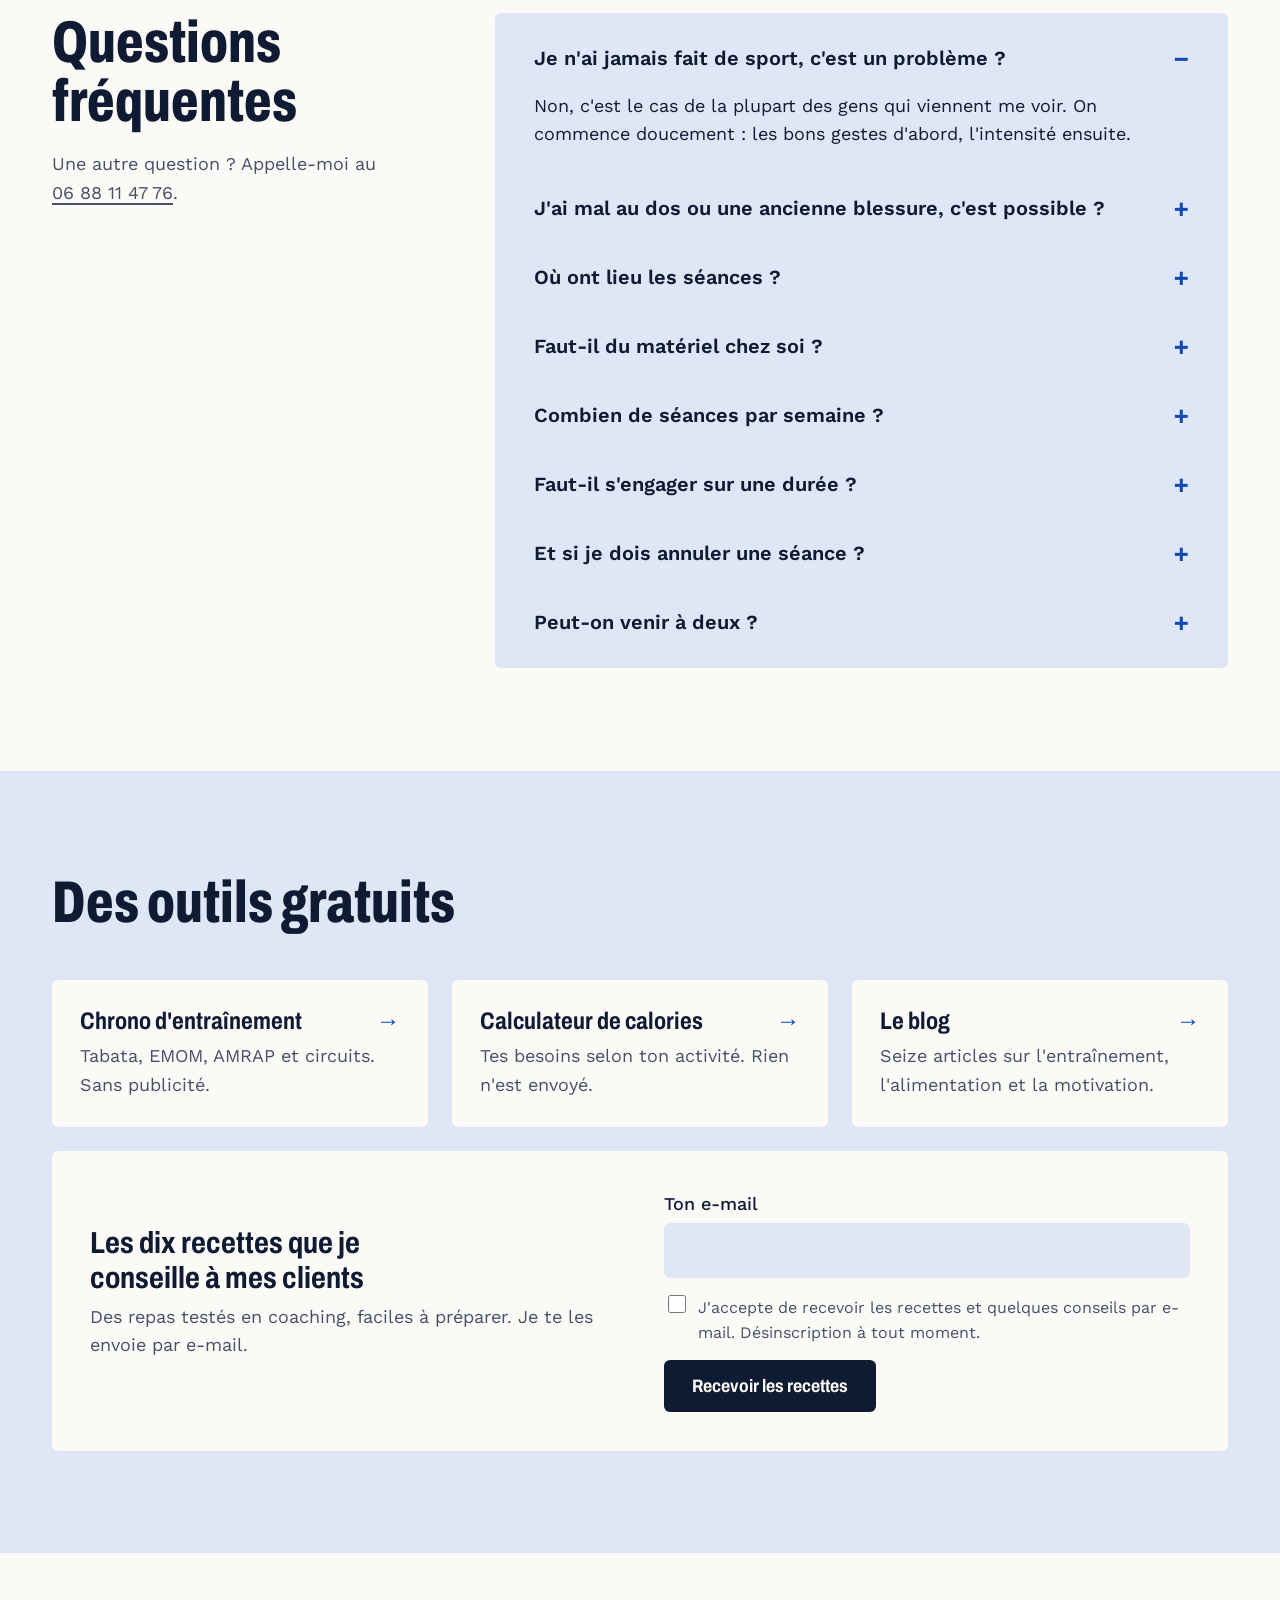
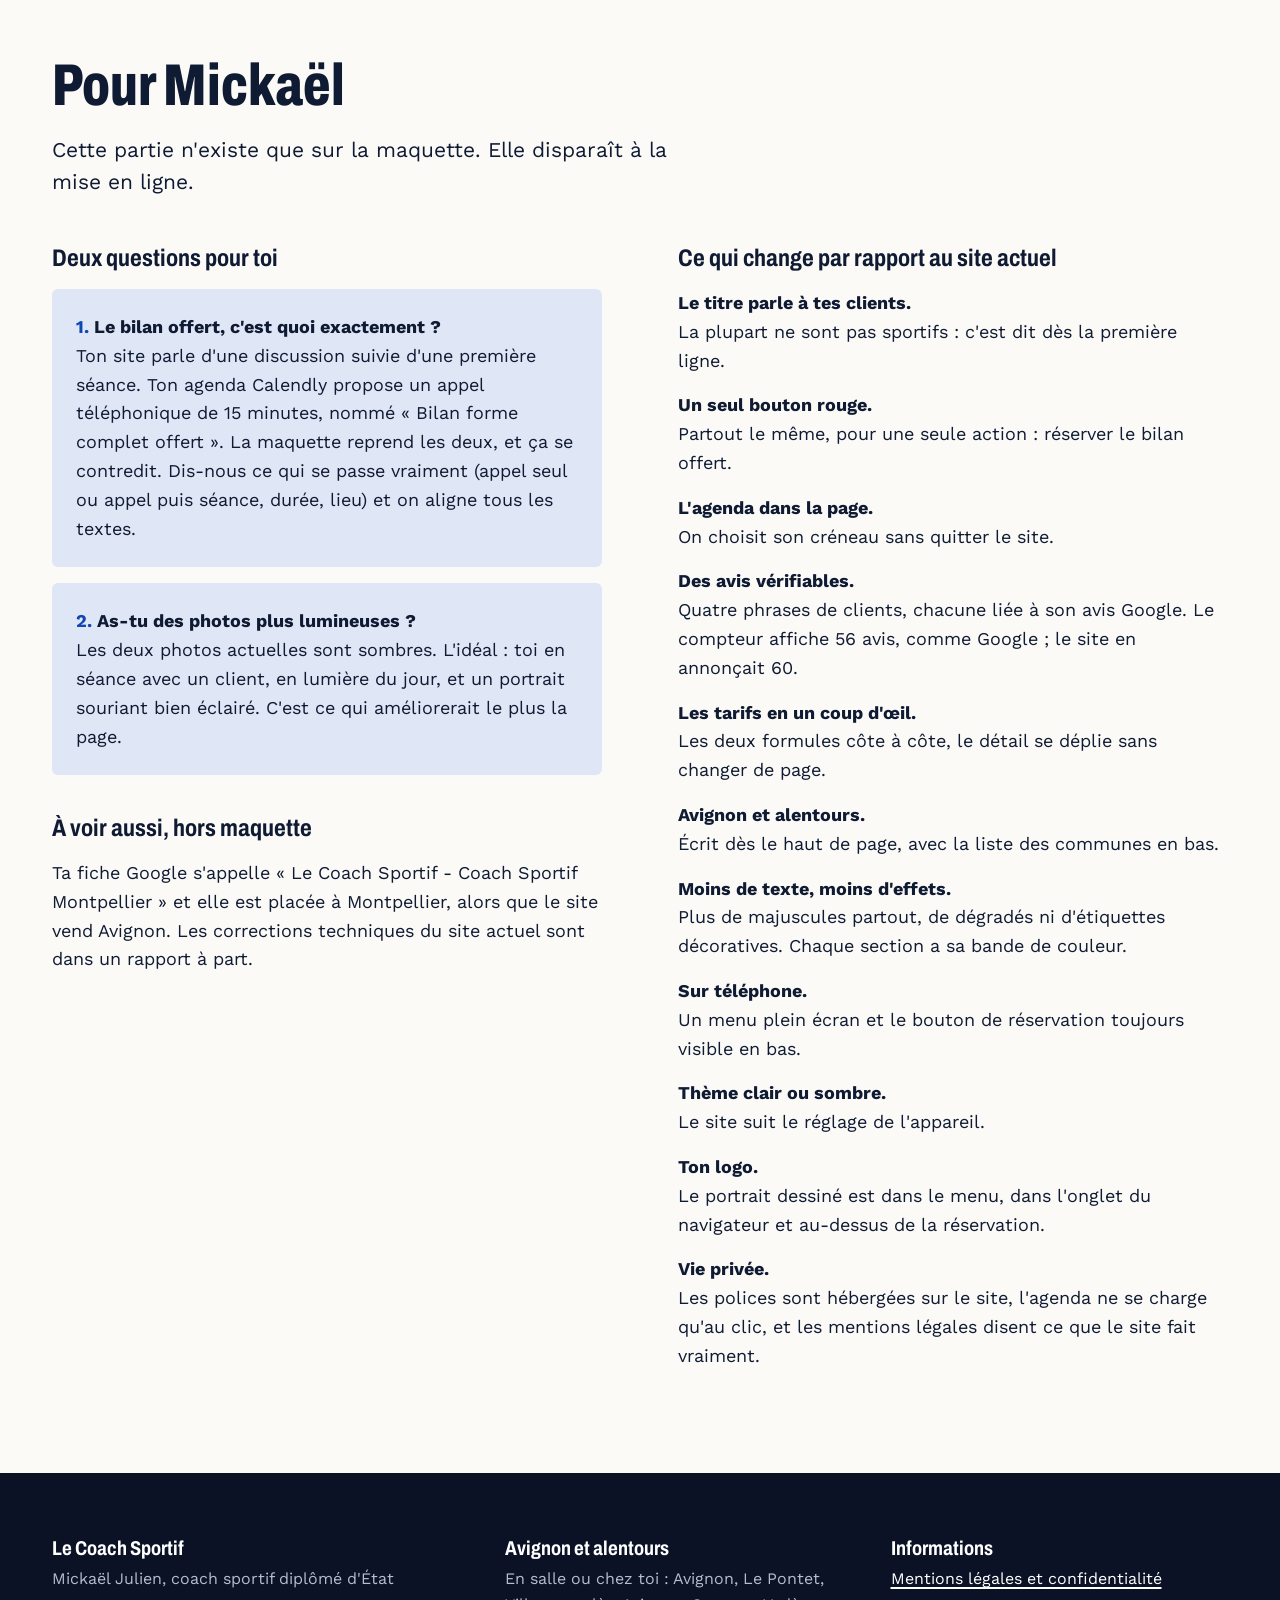
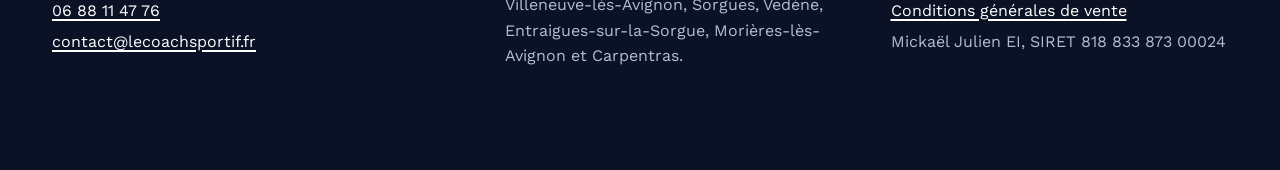
==== commit 3e97ddeb: "Mentions légales alignées, agenda au clic, notes pour Mickaël, tarifs sans répétition, volet « En sa" ====
--- a/index.html
+++ b/index.html
@@ -19,7 +19,7 @@
 </head>
 <body>
 
-<p class="draft">Maquette de travail. Le site officiel est <a href="https://lecoachsportif.fr/">lecoachsportif.fr</a></p>
+<p class="draft">Maquette de travail. Mickaël, deux questions t'attendent <a href="#pour-mickael">en bas de page</a>.</p>
 
 <header class="nav">
   <div class="nav-bar">
@@ -85,11 +85,8 @@
       </figure>
       <div class="hero-body">
         <p class="lead">Je m'appelle Mickaël, coach depuis 2014. La plupart des gens que j'accompagne ne sont pas sportifs. On part de ton niveau, en salle ou chez toi.</p>
-        <div class="hero-actions">
-          <a class="btn" href="#reserver" id="heroBook">Réserver mon bilan offert</a>
-        </div>
         <details class="more about">
-          <summary>Qui suis-je ?</summary>
+          <summary>En savoir plus sur moi</summary>
           <p>Mon travail : corriger tes gestes, doser l'effort et tenir le cap avec toi, semaine après semaine. Si tu habites loin d'Avignon, je te suis à distance.</p>
           <ul class="facts">
             <li><svg class="ico" aria-hidden="true"><use href="#i-check"/></svg><span>Diplôme d'État BPJEPS, spécialité activités physiques de la forme et de la force. Une formation en anatomie, en physiologie et en sécurité.</span></li>
@@ -97,6 +94,9 @@
             <li><svg class="ico" aria-hidden="true"><use href="#i-check"/></svg><span>Assuré en responsabilité civile professionnelle.</span></li>
           </ul>
         </details>
+        <div class="hero-actions">
+          <a class="btn" href="#reserver" id="heroBook">Réserver mon bilan offert</a>
+        </div>
       </div>
     </div>
   </section>
@@ -148,16 +148,13 @@
             <div class="rate"><strong>36 € <small>la séance</small></strong><span>Deux séances par semaine<span class="muted">environ 290 € par mois</span></span></div>
           </div>
           <ul class="ticks">
-            <li><svg class="ico" aria-hidden="true"><use href="#i-check"/></svg><span>Un programme construit pour toi</span></li>
             <li><svg class="ico" aria-hidden="true"><use href="#i-check"/></svg><span>La correction de tes gestes en direct</span></li>
-            <li><svg class="ico" aria-hidden="true"><use href="#i-check"/></svg><span>Des repères alimentaires simples, sans régime</span></li>
             <li><svg class="ico" aria-hidden="true"><use href="#i-check"/></svg><span>Le suivi de ta progression</span></li>
           </ul>
           <details class="more">
             <summary>En savoir plus</summary>
             <ul class="facts">
               <li><svg class="ico" aria-hidden="true"><use href="#i-user"/></svg><span>Pour toi si tu débutes, si tu reprends, ou si sans rendez-vous tu n'irais pas.</span></li>
-              <li><svg class="ico" aria-hidden="true"><use href="#i-phone"/></svg><span>Ton programme est dans une application.</span></li>
               <li><svg class="ico" aria-hidden="true"><use href="#i-calendar"/></svg><span>Une séance se reporte sans frais jusqu'à 24 heures avant.</span></li>
               <li><svg class="ico" aria-hidden="true"><use href="#i-card"/></svg><span>Paiement par virement, chèque ou espèces.</span></li>
               <li><svg class="ico" aria-hidden="true"><use href="#i-swap"/></svg><span>Horaires qui changent tout le temps ? Choisis plutôt le coaching en ligne.</span></li>
@@ -171,17 +168,14 @@
             <div class="rate"><strong>99 € <small>pour 4 semaines</small></strong><span>Sans abonnement<span class="muted">chaque période se règle séparément</span></span></div>
           </div>
           <ul class="ticks">
-            <li><svg class="ico" aria-hidden="true"><use href="#i-check"/></svg><span>Un programme construit pour toi</span></li>
-            <li><svg class="ico" aria-hidden="true"><use href="#i-check"/></svg><span>Un appel vidéo chaque semaine</span></li>
-            <li><svg class="ico" aria-hidden="true"><use href="#i-check"/></svg><span>Des repères alimentaires simples, sans régime</span></li>
+            <li><svg class="ico" aria-hidden="true"><use href="#i-check"/></svg><span>Un appel vidéo de 20 à 30 minutes chaque semaine</span></li>
             <li><svg class="ico" aria-hidden="true"><use href="#i-check"/></svg><span>Le suivi par message et un bilan à la fin</span></li>
           </ul>
           <details class="more">
             <summary>En savoir plus</summary>
             <ul class="facts">
               <li><svg class="ico" aria-hidden="true"><use href="#i-user"/></svg><span>Pour toi si tu habites loin, si tes horaires changent, ou si tu stagnes seul.</span></li>
-              <li><svg class="ico" aria-hidden="true"><use href="#i-phone"/></svg><span>Ton programme est dans une application.</span></li>
-              <li><svg class="ico" aria-hidden="true"><use href="#i-video"/></svg><span>Un appel de 20 à 30 minutes par semaine, sur WhatsApp ou FaceTime.</span></li>
+              <li><svg class="ico" aria-hidden="true"><use href="#i-video"/></svg><span>L'appel se fait sur WhatsApp ou FaceTime.</span></li>
               <li><svg class="ico" aria-hidden="true"><use href="#i-card"/></svg><span>Paiement par PayPal ou carte bancaire.</span></li>
               <li><svg class="ico" aria-hidden="true"><use href="#i-swap"/></svg><span>Débutant complet ? Choisis plutôt quelques séances en personne.</span></li>
             </ul>
@@ -189,6 +183,14 @@
             <p class="fine">Je te contacte sous 24 heures. En payant, tu acceptes les <a href="cgv/">conditions générales de vente</a>.</p>
           </details>
         </div>
+      </div>
+      <div class="both">
+        <h3>Dans les deux formules</h3>
+        <ul>
+          <li><svg class="ico" aria-hidden="true"><use href="#i-check"/></svg><span>Un programme construit pour toi</span></li>
+          <li><svg class="ico" aria-hidden="true"><use href="#i-phone"/></svg><span>Ton programme dans une application</span></li>
+          <li><svg class="ico" aria-hidden="true"><use href="#i-check"/></svg><span>Des repères alimentaires simples, sans régime</span></li>
+        </ul>
       </div>
       <p class="fine">Prix nets, TVA non applicable (article 293 B du CGI).</p>
     </div>
@@ -220,7 +222,10 @@
       <div>
         <h2>Réserve ton bilan offert</h2>
         <div class="slots" id="slots">
-          <p>L'agenda se charge. S'il ne s'affiche pas, <a href="https://calendly.com/personaltrainermycoachmickael/bilan-forme-offert" rel="noopener">ouvre-le dans un nouvel onglet</a>.</p>
+          <div class="slots-ask">
+            <button class="btn" type="button" id="slotsLoad">Choisir un créneau</button>
+            <p>L'agenda est fourni par Calendly. En l'affichant, ton navigateur contacte ses serveurs, qui peuvent déposer des cookies. Tu peux aussi <a href="https://calendly.com/personaltrainermycoachmickael/bilan-forme-offert" rel="noopener">l'ouvrir dans un nouvel onglet</a>.</p>
+          </div>
         </div>
         <p class="note">Un appel de 15 minutes. Choisis un créneau, c'est confirmé tout de suite. Si ton numéro est refusé, vérifie que le drapeau est bien sur France (+33).</p>
       </div>
@@ -306,6 +311,43 @@
     </div>
   </section>
 
+  <!-- Notes de travail : à retirer à la mise en ligne -->
+  <section class="band memo" id="pour-mickael">
+    <div class="wrap">
+      <div class="intro">
+        <h2>Pour Mickaël</h2>
+        <p class="lead">Cette partie n'existe que sur la maquette. Elle disparaît à la mise en ligne.</p>
+      </div>
+      <div class="memo-grid">
+        <div>
+          <h3>Deux questions pour toi</h3>
+          <ol class="asks">
+            <li><strong>Le bilan offert, c'est quoi exactement ?</strong> Ton site parle d'une discussion suivie d'une première séance. Ton agenda Calendly propose un appel téléphonique de 15 minutes, nommé « Bilan forme complet offert ». La maquette reprend les deux, et ça se contredit. Dis-nous ce qui se passe vraiment (appel seul ou appel puis séance, durée, lieu) et on aligne tous les textes.</li>
+            <li><strong>As-tu des photos plus lumineuses ?</strong> Les deux photos actuelles sont sombres. L'idéal : toi en séance avec un client, en lumière du jour, et un portrait souriant bien éclairé. C'est ce qui améliorerait le plus la page.</li>
+          </ol>
+          <h3>À voir aussi, hors maquette</h3>
+          <p>Ta fiche Google s'appelle « Le Coach Sportif - Coach Sportif Montpellier » et elle est placée à Montpellier, alors que le site vend Avignon. Les corrections techniques du site actuel sont dans un rapport à part.</p>
+        </div>
+        <div>
+          <h3>Ce qui change par rapport au site actuel</h3>
+          <ul class="changes">
+            <li><strong>Le titre parle à tes clients.</strong> La plupart ne sont pas sportifs : c'est dit dès la première ligne.</li>
+            <li><strong>Un seul bouton rouge.</strong> Partout le même, pour une seule action : réserver le bilan offert.</li>
+            <li><strong>L'agenda dans la page.</strong> On choisit son créneau sans quitter le site.</li>
+            <li><strong>Des avis vérifiables.</strong> Quatre phrases de clients, chacune liée à son avis Google. Le compteur affiche 56 avis, comme Google ; le site en annonçait 60.</li>
+            <li><strong>Les tarifs en un coup d'œil.</strong> Les deux formules côte à côte, le détail se déplie sans changer de page.</li>
+            <li><strong>Avignon et alentours.</strong> Écrit dès le haut de page, avec la liste des communes en bas.</li>
+            <li><strong>Moins de texte, moins d'effets.</strong> Plus de majuscules partout, de dégradés ni d'étiquettes décoratives. Chaque section a sa bande de couleur.</li>
+            <li><strong>Sur téléphone.</strong> Un menu plein écran et le bouton de réservation toujours visible en bas.</li>
+            <li><strong>Thème clair ou sombre.</strong> Le site suit le réglage de l'appareil.</li>
+            <li><strong>Ton logo.</strong> Le portrait dessiné est dans le menu, dans l'onglet du navigateur et au-dessus de la réservation.</li>
+            <li><strong>Vie privée.</strong> Les polices sont hébergées sur le site, l'agenda ne se charge qu'au clic, et les mentions légales disent ce que le site fait vraiment.</li>
+          </ul>
+        </div>
+      </div>
+    </div>
+  </section>
+
 </main>
 
 <footer class="band band--dark foot">
--- a/site.css
+++ b/site.css
@@ -115,7 +115,7 @@
 .where{ display: block; font-family: var(--body); font-stretch: normal; font-weight: 600; font-size: 1.1875rem; line-height: 1.4; margin-bottom: 1.25rem; color: var(--accent); }
 .hero .lead{ margin: 1.75rem 0; max-width: 38rem; }
 .hero-actions{ display: flex; flex-wrap: wrap; align-items: center; gap: 0.75rem 1.5rem; }
-.about{ margin-top: 1.5rem; max-width: 38rem; }
+.about{ margin: -0.5rem 0 1.75rem; max-width: 38rem; }
 .about p{ margin: 1rem 0 0; }
 /* Le portrait occupe toute la hauteur de la bande, sans cadre ; sa largeur reste sous celle du fichier pour qu'il soit net */
 .hero-photo{ grid-area: photo; margin: 0; position: relative; overflow: hidden; }
@@ -148,6 +148,11 @@
 .ticks li{ display: flex; gap: 0.75rem; align-items: start; }
 .ticks .ico{ margin-top: 0.15rem; }
 .offer .btn{ margin-top: 1.5rem; justify-self: start; }
+/* Ce qui est commun aux deux formules, dit une seule fois sous les panneaux */
+.both{ margin-top: 1.5rem; background: var(--panel); border-radius: var(--r); padding: 1.5rem clamp(1.5rem, 3vw, 2.5rem); display: grid; grid-template-columns: auto 1fr; gap: 1rem clamp(2rem, 4vw, 4rem); align-items: center; }
+.both h3{ margin: 0; }
+.both ul{ margin: 0; padding: 0; list-style: none; display: flex; flex-wrap: wrap; gap: 0.6rem 2.5rem; }
+.both li{ display: flex; gap: 0.75rem; align-items: start; }
 
 /* Détail d'une formule et réponses aux questions : le contenu se déplie sur place */
 .more summary{ list-style: none; cursor: pointer; font-weight: 600; display: inline-flex; align-items: center; gap: 0.5rem; text-decoration: underline; text-decoration-thickness: 2px; text-underline-offset: 0.2em; }
@@ -183,7 +188,8 @@
 #reserver{ position: relative; }
 .peek{ position: absolute; bottom: 100%; right: max(1.25rem, calc(50% - 36.75rem)); width: 6.5rem; height: 4.1rem; overflow: hidden; }
 .peek img{ width: 100%; }
-.slots p{ max-width: 22rem; margin: 0 auto; }
+.slots-ask{ display: grid; gap: 1.25rem; justify-items: center; }
+.slots p{ max-width: 26rem; margin: 0 auto; font-size: 1rem; }
 .callback{ display: grid; gap: 1rem; }
 .callback label, .ebook label{ display: grid; gap: 0.3rem; font-weight: 500; }
 .field{ font: inherit; color: #0F1A33; background: #fff; border: 0; border-radius: var(--r); padding: 0.8rem 1rem; width: 100%; }
@@ -216,6 +222,16 @@
 .ebook .field{ background: var(--tint); color: var(--ink); }
 .ebook .btn{ justify-self: start; }
 
+/* Notes de travail pour Mickaël, présentes sur la maquette seulement */
+.memo-grid{ display: grid; grid-template-columns: 1fr 1fr; gap: 3rem clamp(2rem, 6vw, 6rem); align-items: start; }
+.memo h3{ margin-bottom: 1rem; }
+.memo h3:not(:first-child){ margin-top: 2.5rem; }
+.asks, .changes{ margin: 0; padding: 0; list-style: none; display: grid; gap: 1rem; }
+.asks{ counter-reset: ask; }
+.asks li{ counter-increment: ask; background: var(--panel); border-radius: var(--r); padding: 1.5rem; }
+.asks strong, .changes strong{ display: block; }
+.asks strong::before{ content: counter(ask) ". "; color: var(--accent); }
+
 /* Pied de page */
 .foot{ padding-block: 4rem 6rem; font-size: 1rem; }
 .foot .wrap{ display: grid; grid-template-columns: 1.2fr 1fr 1fr; gap: 2rem 3rem; }
@@ -247,7 +263,7 @@
   .hero-head{ padding-top: 2rem; }
   .hero-photo{ margin: 1.75rem -1.25rem; height: min(75vw, 24rem); }
   .hero .lead{ margin-top: 0; }
-  .voices, .start, .booking, .faq, .free, .ebook, .free-first{ grid-template-columns: 1fr; }
+  .voices, .start, .booking, .faq, .free, .ebook, .free-first, .memo-grid, .both{ grid-template-columns: 1fr; }
   .offers{ grid-template-columns: 1fr; grid-template-rows: none; gap: 1.5rem; }
   .offer{ grid-template-rows: none; grid-row: auto; }
   .steps{ grid-template-columns: 1fr; }
@@ -272,14 +288,15 @@
   @keyframes rise{ from{ opacity: 0; transform: translateY(2rem); } }
   @keyframes peek{ from{ transform: translateY(100%); } }
   @keyframes settle{ from{ opacity: 0; transform: scale(1.06); } }
-  .hero .where, .hero .line, .hero .lead, .hero-actions{ animation: rise 0.8s cubic-bezier(0.2, 0.7, 0.2, 1) both; }
+  .hero .where, .hero .line, .hero .lead, .about, .hero-actions{ animation: rise 0.8s cubic-bezier(0.2, 0.7, 0.2, 1) both; }
   .hero .line:nth-of-type(2){ animation-delay: 0.08s; }
   .hero .line:nth-of-type(3){ animation-delay: 0.16s; }
   .hero .lead{ animation-delay: 0.28s; }
-  .hero-actions{ animation-delay: 0.38s; }
+  .about{ animation-delay: 0.34s; }
+  .hero-actions{ animation-delay: 0.42s; }
   .hero-photo img{ animation: settle 1.2s cubic-bezier(0.2, 0.7, 0.2, 1) both; }
   @supports (animation-timeline: view()){
-    .voice, .band h2, .intro .lead, .free-first, .offer, .steps li, .start figure, .booking > *, .faq-list, .free a, .ebook{
+    .voice, .band h2, .intro .lead, .free-first, .offer, .both, .steps li, .start figure, .booking > *, .faq-list, .free a, .ebook{
       animation: rise linear both; animation-timeline: view(); animation-range: entry 0% entry 45%;
     }
     .peek img{ animation: peek linear both; animation-timeline: view(); animation-range: entry 20% cover 35%; }
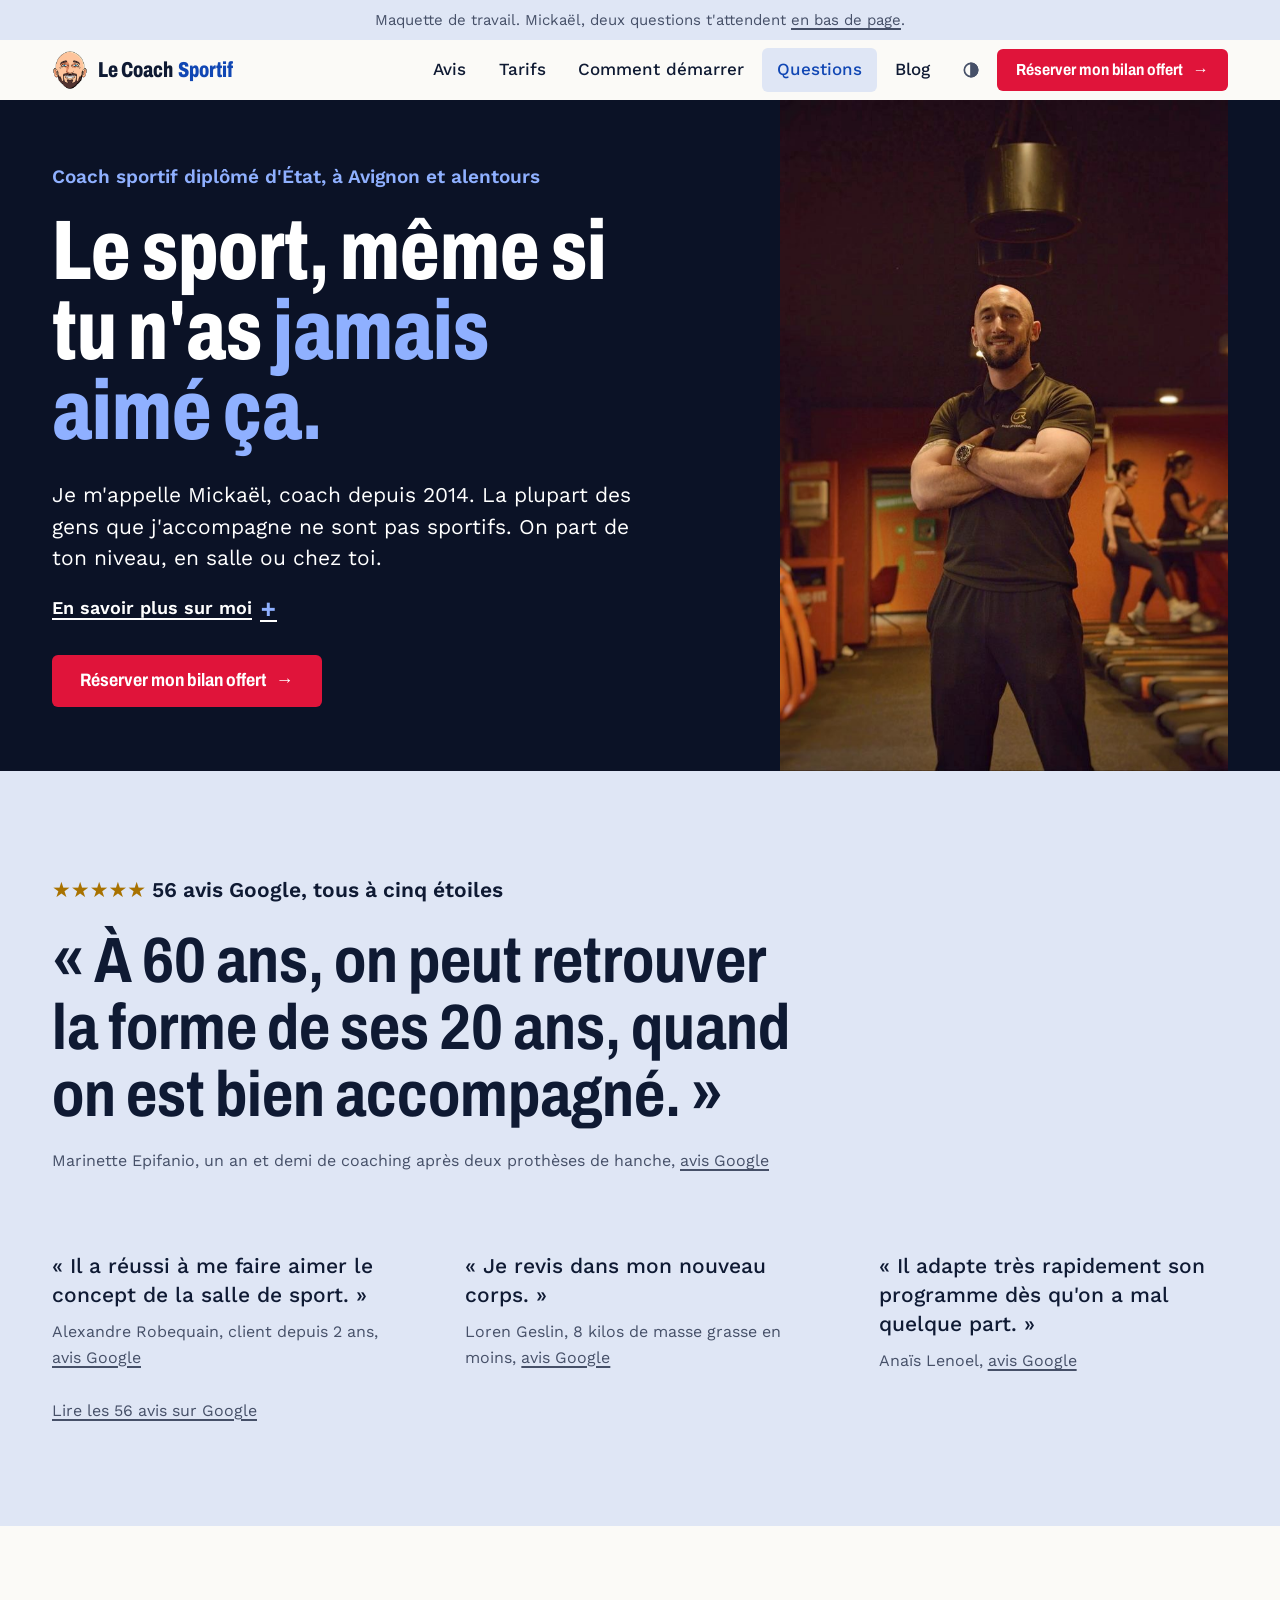
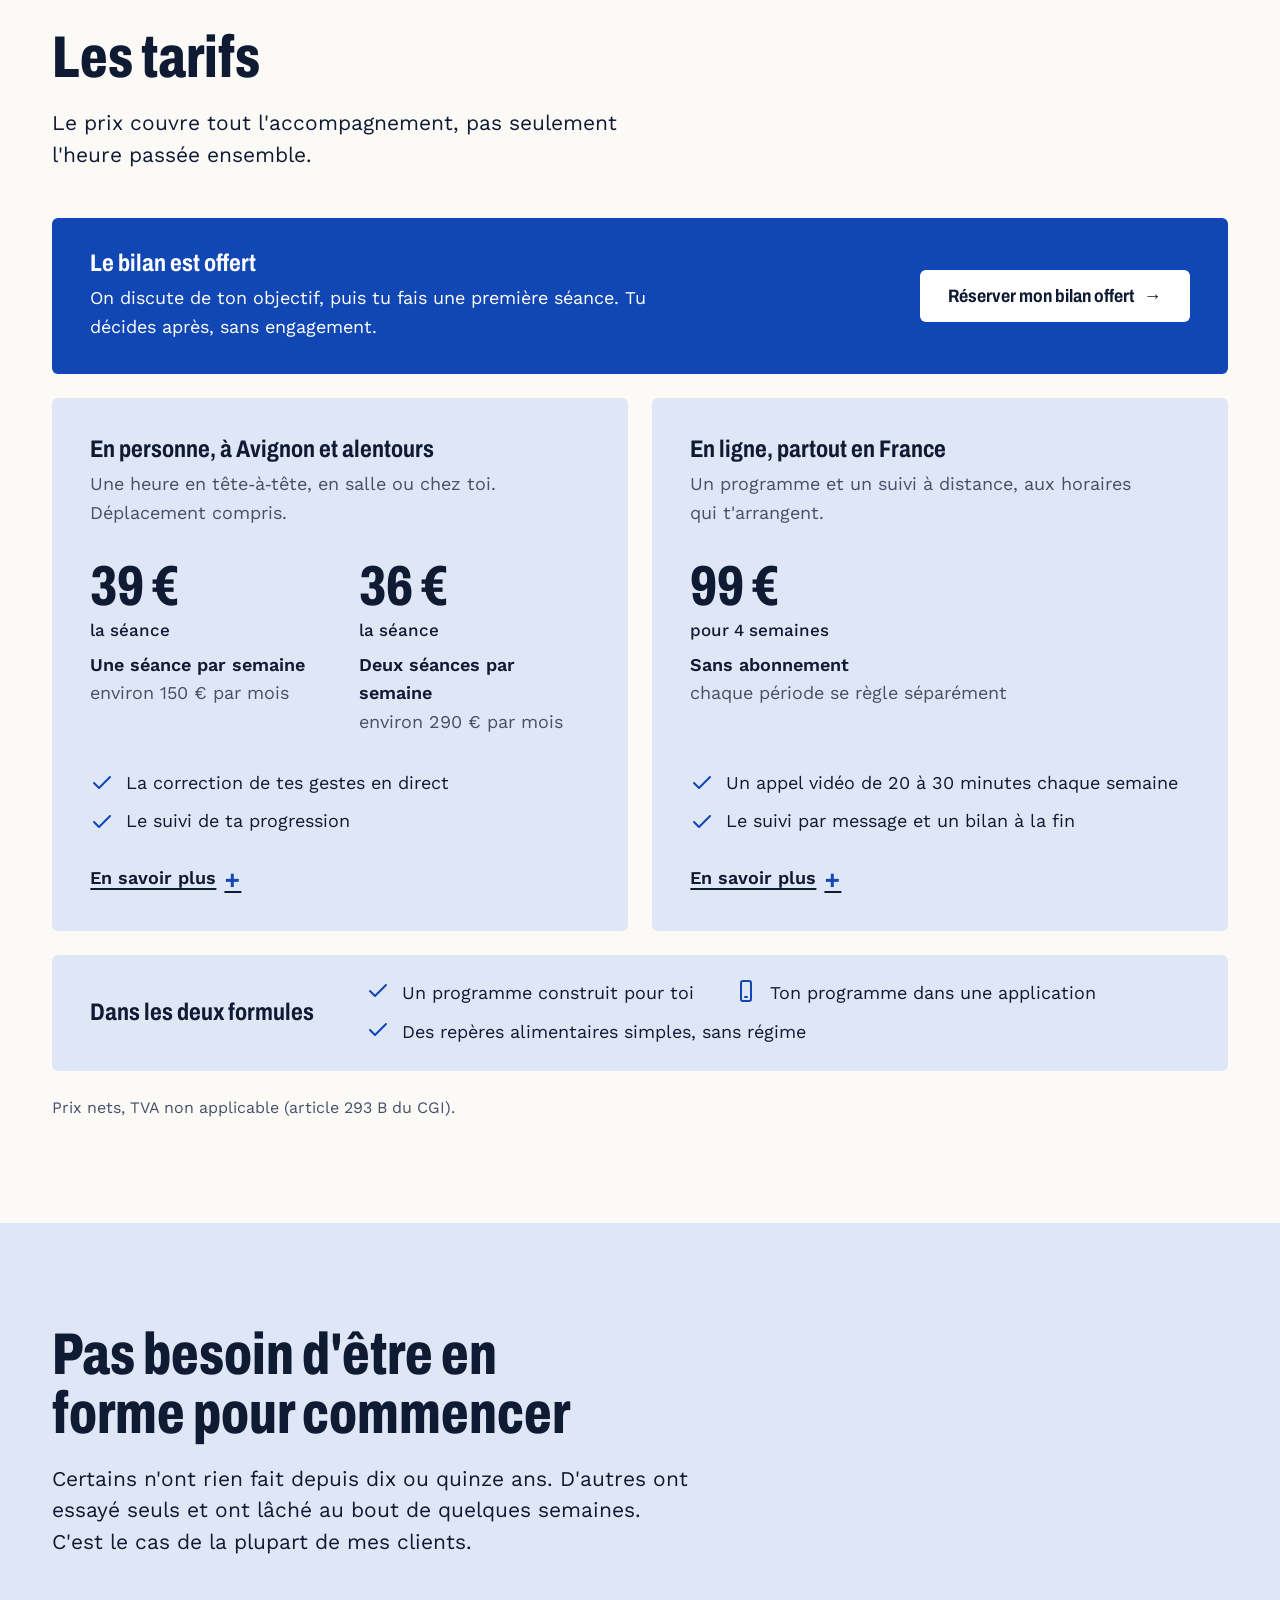
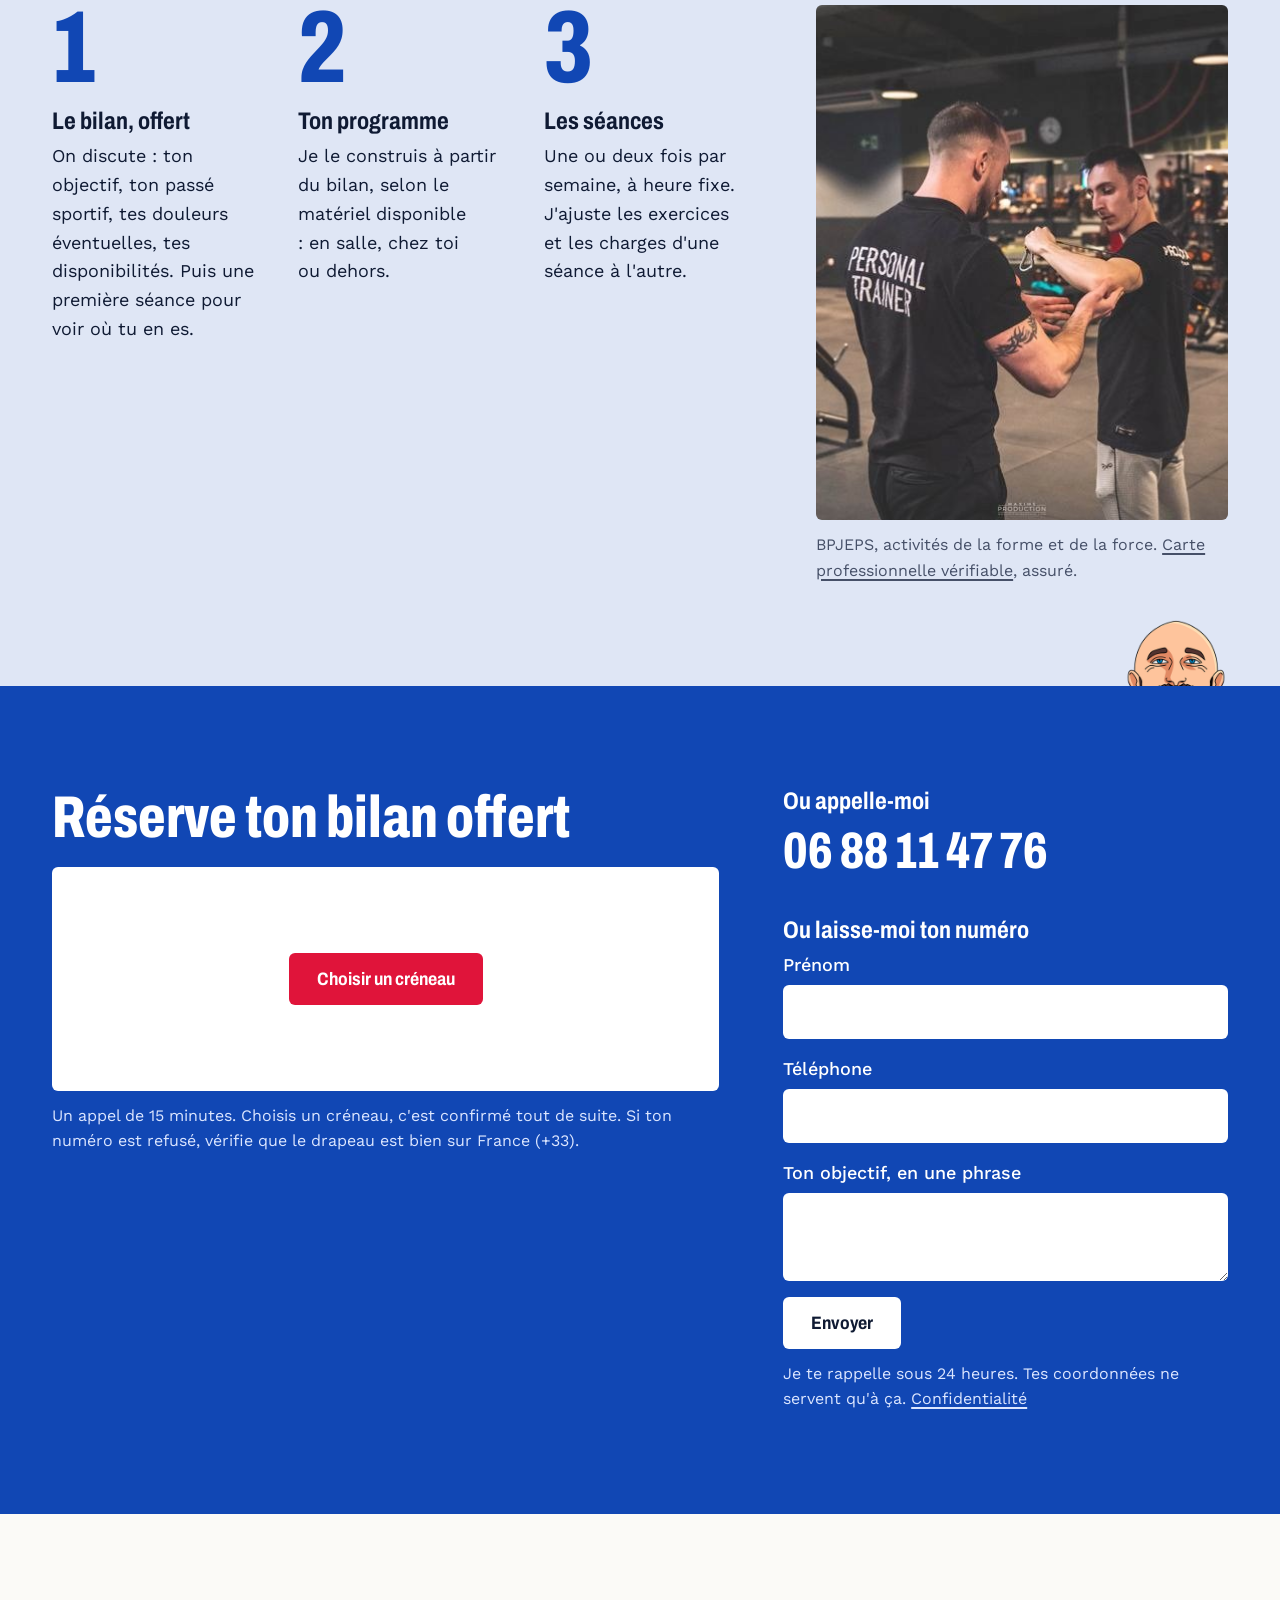
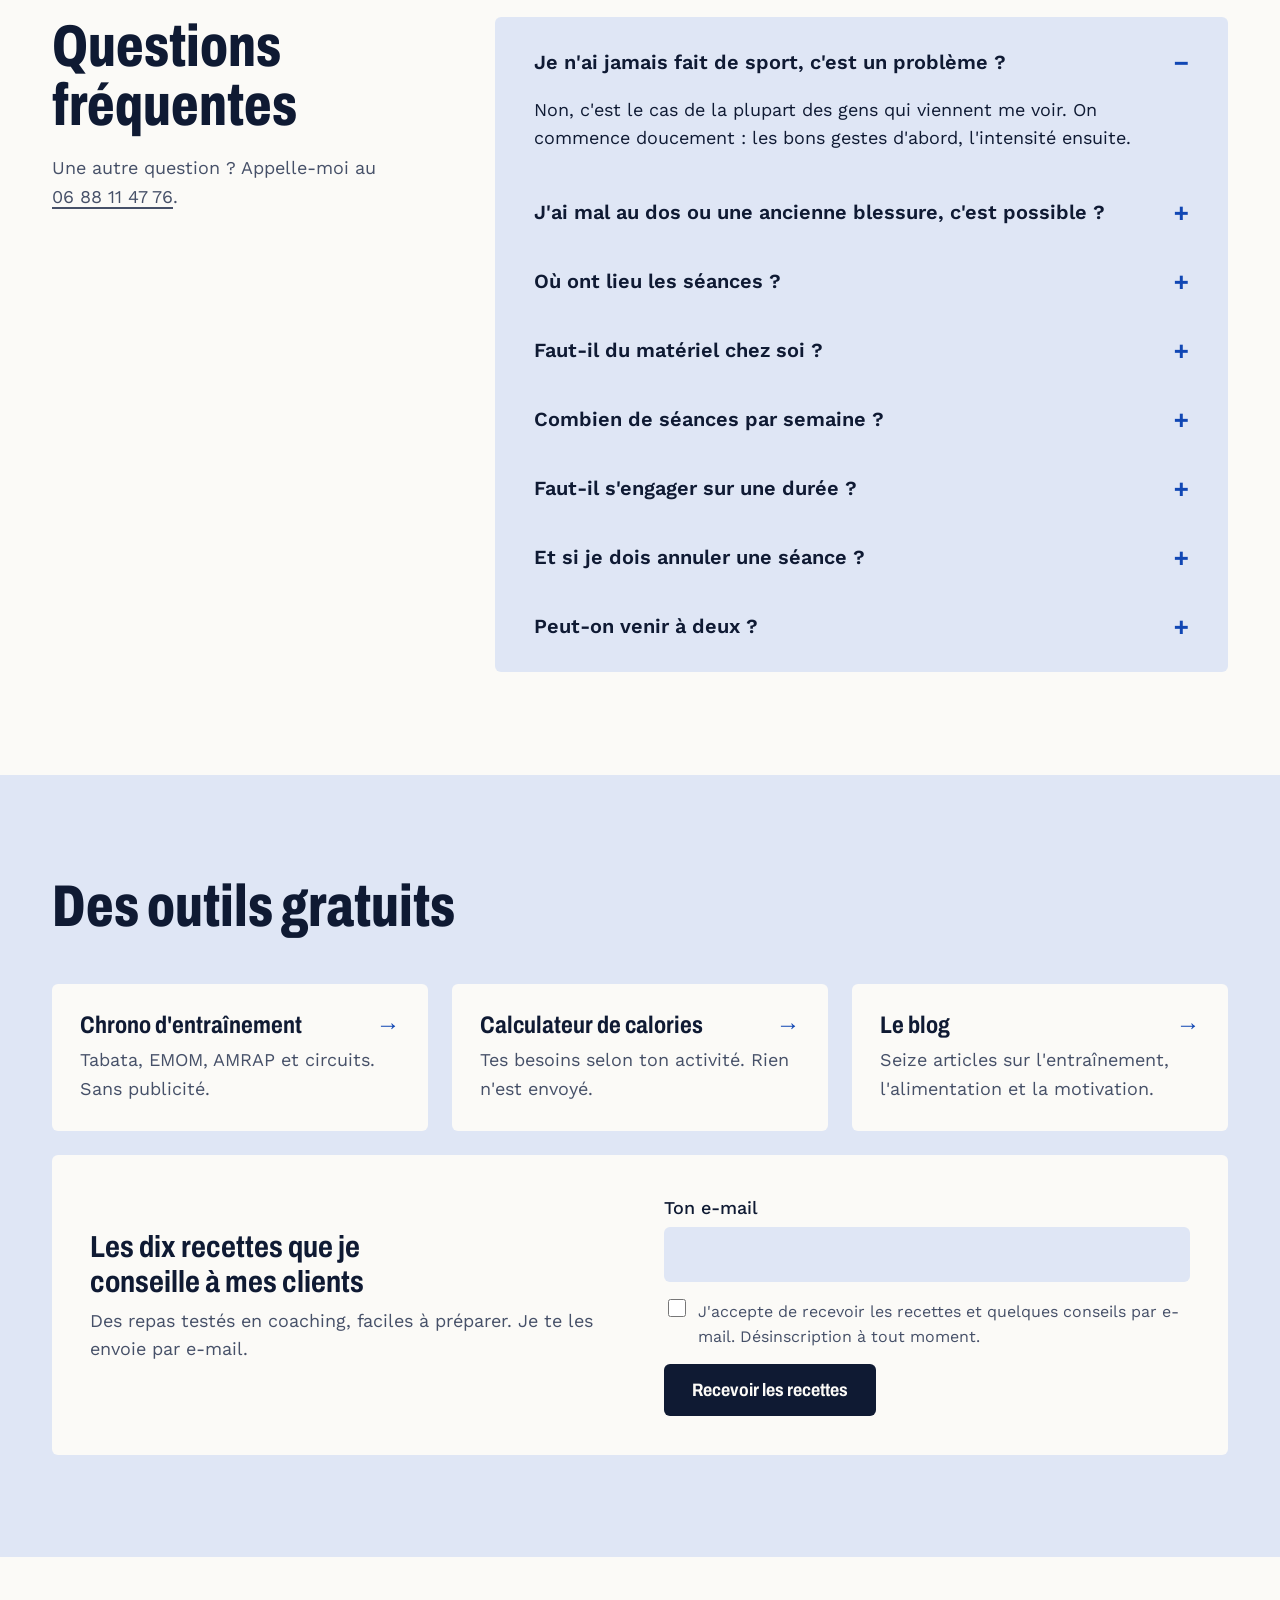
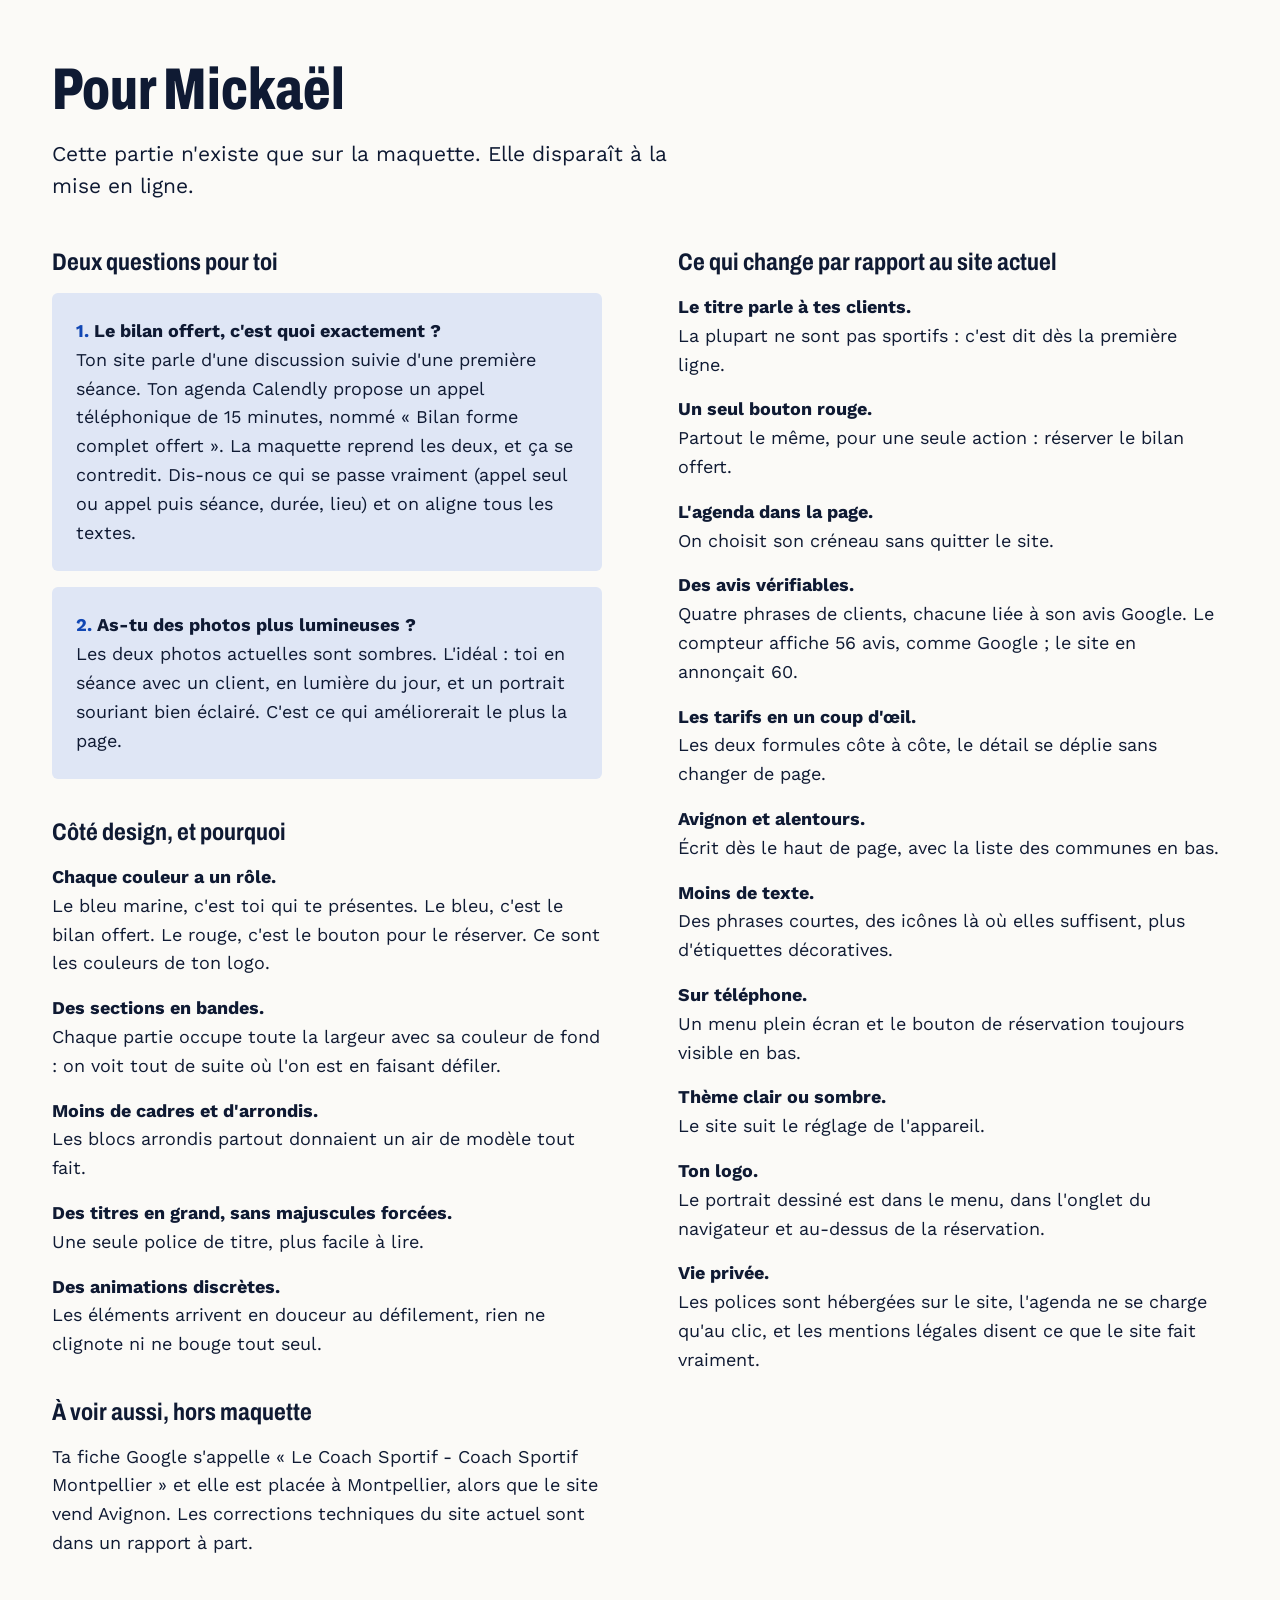
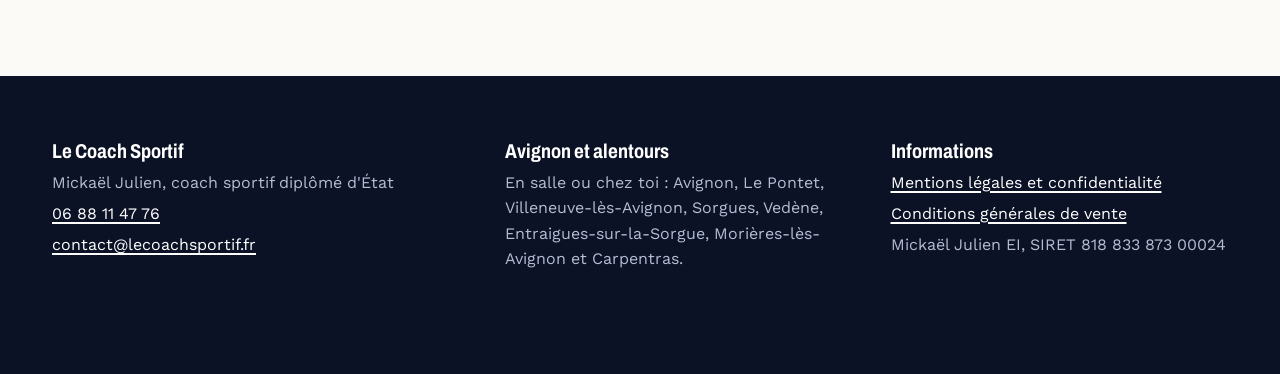
==== commit aa95bace: "Espace avant le bouton, indicateur de chargement de l'agenda, notes de design pour Mickaël, adresses" ====
--- a/index.html
+++ b/index.html
@@ -15,7 +15,7 @@
 </script>
 <link rel="preload" href="fonts/archivo.woff2" as="font" type="font/woff2" crossorigin>
 <link rel="icon" href="favicon.png" type="image/png">
-<link rel="stylesheet" href="site.css">
+<link rel="stylesheet" href="site.css?v=c53b7d49">
 </head>
 <body>
 
@@ -222,10 +222,7 @@
       <div>
         <h2>Réserve ton bilan offert</h2>
         <div class="slots" id="slots">
-          <div class="slots-ask">
-            <button class="btn" type="button" id="slotsLoad">Choisir un créneau</button>
-            <p>L'agenda est fourni par Calendly. En l'affichant, ton navigateur contacte ses serveurs, qui peuvent déposer des cookies. Tu peux aussi <a href="https://calendly.com/personaltrainermycoachmickael/bilan-forme-offert" rel="noopener">l'ouvrir dans un nouvel onglet</a>.</p>
-          </div>
+          <button class="btn" type="button" id="slotsLoad">Choisir un créneau</button>
         </div>
         <p class="note">Un appel de 15 minutes. Choisis un créneau, c'est confirmé tout de suite. Si ton numéro est refusé, vérifie que le drapeau est bien sur France (+33).</p>
       </div>
@@ -325,6 +322,14 @@
             <li><strong>Le bilan offert, c'est quoi exactement ?</strong> Ton site parle d'une discussion suivie d'une première séance. Ton agenda Calendly propose un appel téléphonique de 15 minutes, nommé « Bilan forme complet offert ». La maquette reprend les deux, et ça se contredit. Dis-nous ce qui se passe vraiment (appel seul ou appel puis séance, durée, lieu) et on aligne tous les textes.</li>
             <li><strong>As-tu des photos plus lumineuses ?</strong> Les deux photos actuelles sont sombres. L'idéal : toi en séance avec un client, en lumière du jour, et un portrait souriant bien éclairé. C'est ce qui améliorerait le plus la page.</li>
           </ol>
+          <h3>Côté design, et pourquoi</h3>
+          <ul class="changes">
+            <li><strong>Chaque couleur a un rôle.</strong> Le bleu marine, c'est toi qui te présentes. Le bleu, c'est le bilan offert. Le rouge, c'est le bouton pour le réserver. Ce sont les couleurs de ton logo.</li>
+            <li><strong>Des sections en bandes.</strong> Chaque partie occupe toute la largeur avec sa couleur de fond : on voit tout de suite où l'on est en faisant défiler.</li>
+            <li><strong>Moins de cadres et d'arrondis.</strong> Les blocs arrondis partout donnaient un air de modèle tout fait.</li>
+            <li><strong>Des titres en grand, sans majuscules forcées.</strong> Une seule police de titre, plus facile à lire.</li>
+            <li><strong>Des animations discrètes.</strong> Les éléments arrivent en douceur au défilement, rien ne clignote ni ne bouge tout seul.</li>
+          </ul>
           <h3>À voir aussi, hors maquette</h3>
           <p>Ta fiche Google s'appelle « Le Coach Sportif - Coach Sportif Montpellier » et elle est placée à Montpellier, alors que le site vend Avignon. Les corrections techniques du site actuel sont dans un rapport à part.</p>
         </div>
@@ -337,7 +342,7 @@
             <li><strong>Des avis vérifiables.</strong> Quatre phrases de clients, chacune liée à son avis Google. Le compteur affiche 56 avis, comme Google ; le site en annonçait 60.</li>
             <li><strong>Les tarifs en un coup d'œil.</strong> Les deux formules côte à côte, le détail se déplie sans changer de page.</li>
             <li><strong>Avignon et alentours.</strong> Écrit dès le haut de page, avec la liste des communes en bas.</li>
-            <li><strong>Moins de texte, moins d'effets.</strong> Plus de majuscules partout, de dégradés ni d'étiquettes décoratives. Chaque section a sa bande de couleur.</li>
+            <li><strong>Moins de texte.</strong> Des phrases courtes, des icônes là où elles suffisent, plus d'étiquettes décoratives.</li>
             <li><strong>Sur téléphone.</strong> Un menu plein écran et le bouton de réservation toujours visible en bas.</li>
             <li><strong>Thème clair ou sombre.</strong> Le site suit le réglage de l'appareil.</li>
             <li><strong>Ton logo.</strong> Le portrait dessiné est dans le menu, dans l'onglet du navigateur et au-dessus de la réservation.</li>
@@ -371,6 +376,6 @@
   </div>
 </footer>
 <div class="dock" id="dock"><a class="btn" href="#reserver">Réserver mon bilan offert</a></div>
-<script src="site.js"></script>
+<script src="site.js?v=5e69ae84"></script>
 </body>
 </html>
--- a/site.css
+++ b/site.css
@@ -114,8 +114,9 @@
 .hero h1 em{ font-style: normal; color: var(--accent); }
 .where{ display: block; font-family: var(--body); font-stretch: normal; font-weight: 600; font-size: 1.1875rem; line-height: 1.4; margin-bottom: 1.25rem; color: var(--accent); }
 .hero .lead{ margin: 1.75rem 0; max-width: 38rem; }
-.hero-actions{ display: flex; flex-wrap: wrap; align-items: center; gap: 0.75rem 1.5rem; }
-.about{ margin: -0.5rem 0 1.75rem; max-width: 38rem; }
+/* L'espace avant le bouton est porté par le bouton, pour rester le même que le volet soit ouvert ou fermé */
+.hero-actions{ display: flex; flex-wrap: wrap; align-items: center; gap: 0.75rem 1.5rem; margin-top: 2rem; }
+.about{ margin: -0.5rem 0 0; max-width: 38rem; }
 .about p{ margin: 1rem 0 0; }
 /* Le portrait occupe toute la hauteur de la bande, sans cadre ; sa largeur reste sous celle du fichier pour qu'il soit net */
 .hero-photo{ grid-area: photo; margin: 0; position: relative; overflow: hidden; }
@@ -188,8 +189,9 @@
 #reserver{ position: relative; }
 .peek{ position: absolute; bottom: 100%; right: max(1.25rem, calc(50% - 36.75rem)); width: 6.5rem; height: 4.1rem; overflow: hidden; }
 .peek img{ width: 100%; }
-.slots-ask{ display: grid; gap: 1.25rem; justify-items: center; }
-.slots p{ max-width: 26rem; margin: 0 auto; font-size: 1rem; }
+.slots p{ max-width: 22rem; margin: 0 auto; }
+.spinner{ width: 2.75rem; height: 2.75rem; border-radius: 50%; border: 4px solid #DFE6F5; border-top-color: #1147B4; animation: spin 0.9s linear infinite; }
+@keyframes spin{ to{ transform: rotate(1turn); } }
 .callback{ display: grid; gap: 1rem; }
 .callback label, .ebook label{ display: grid; gap: 0.3rem; font-weight: 500; }
 .field{ font: inherit; color: #0F1A33; background: #fff; border: 0; border-radius: var(--r); padding: 0.8rem 1rem; width: 100%; }
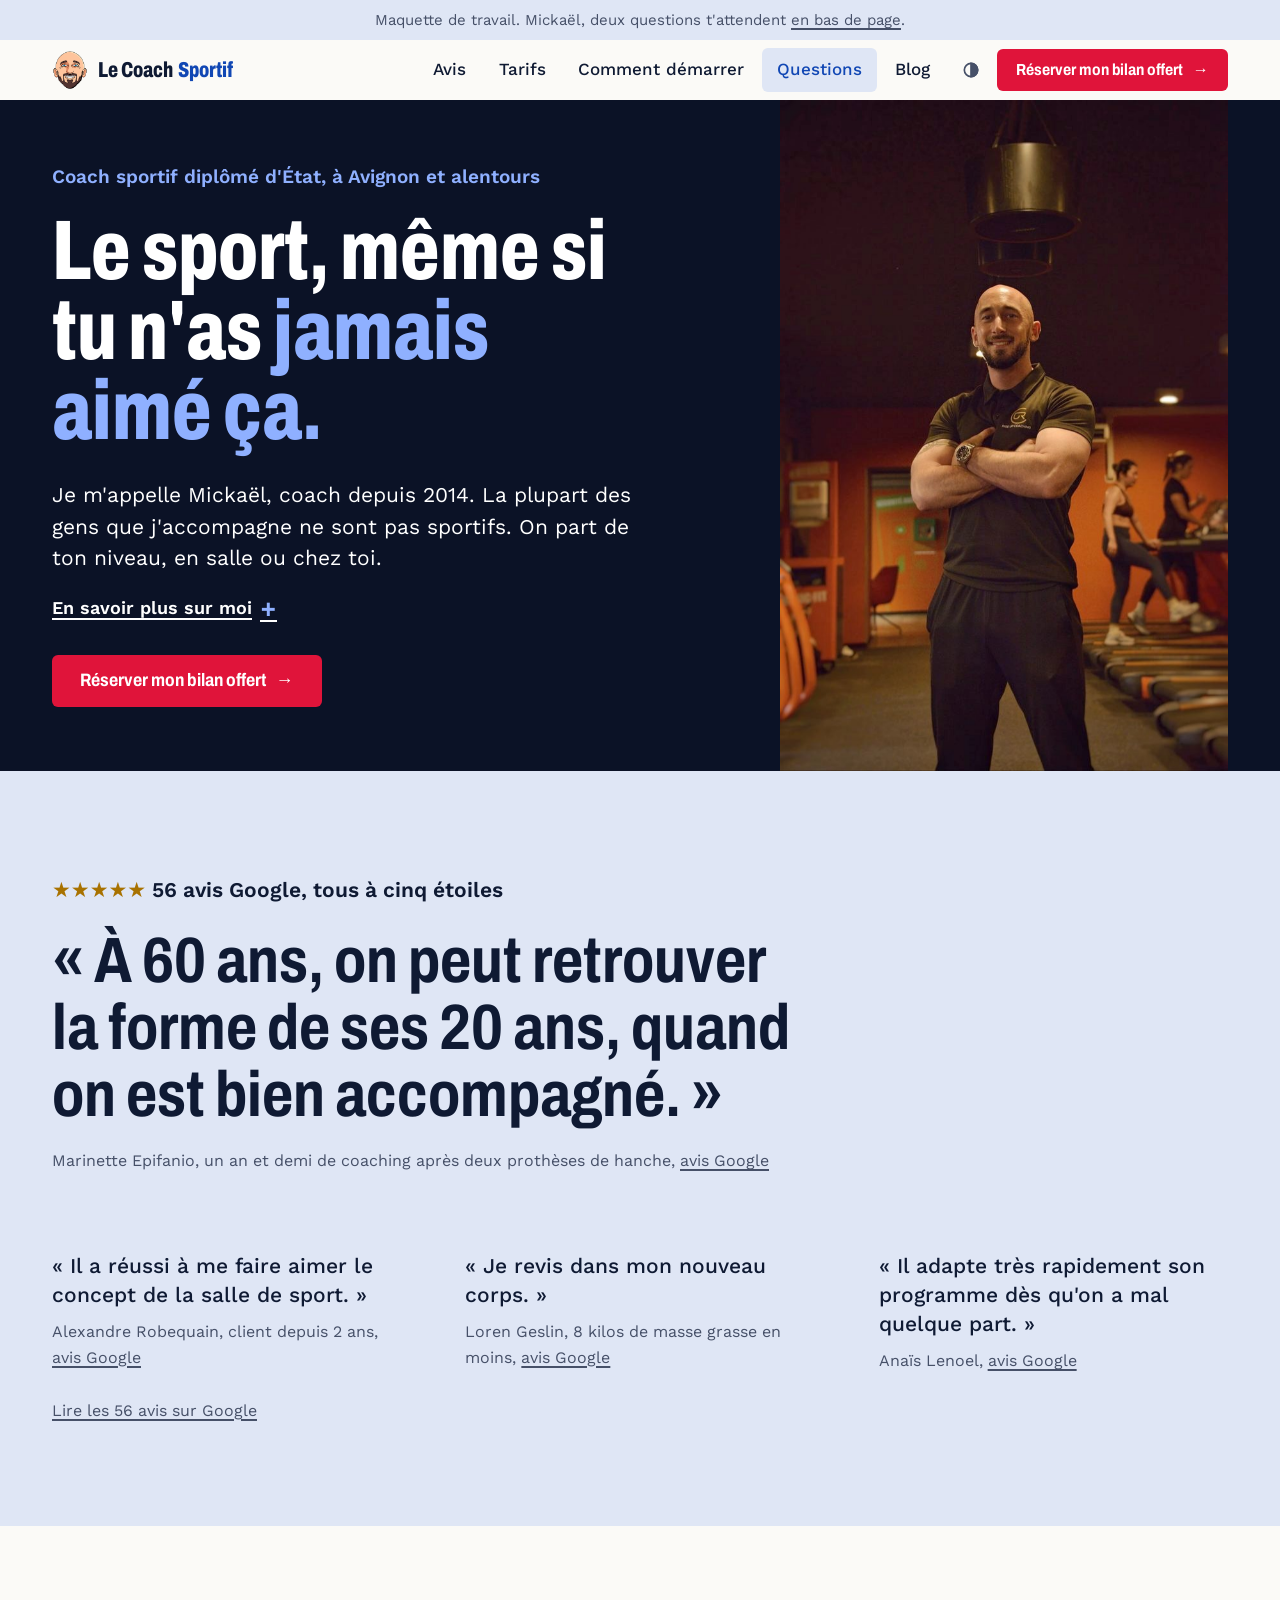
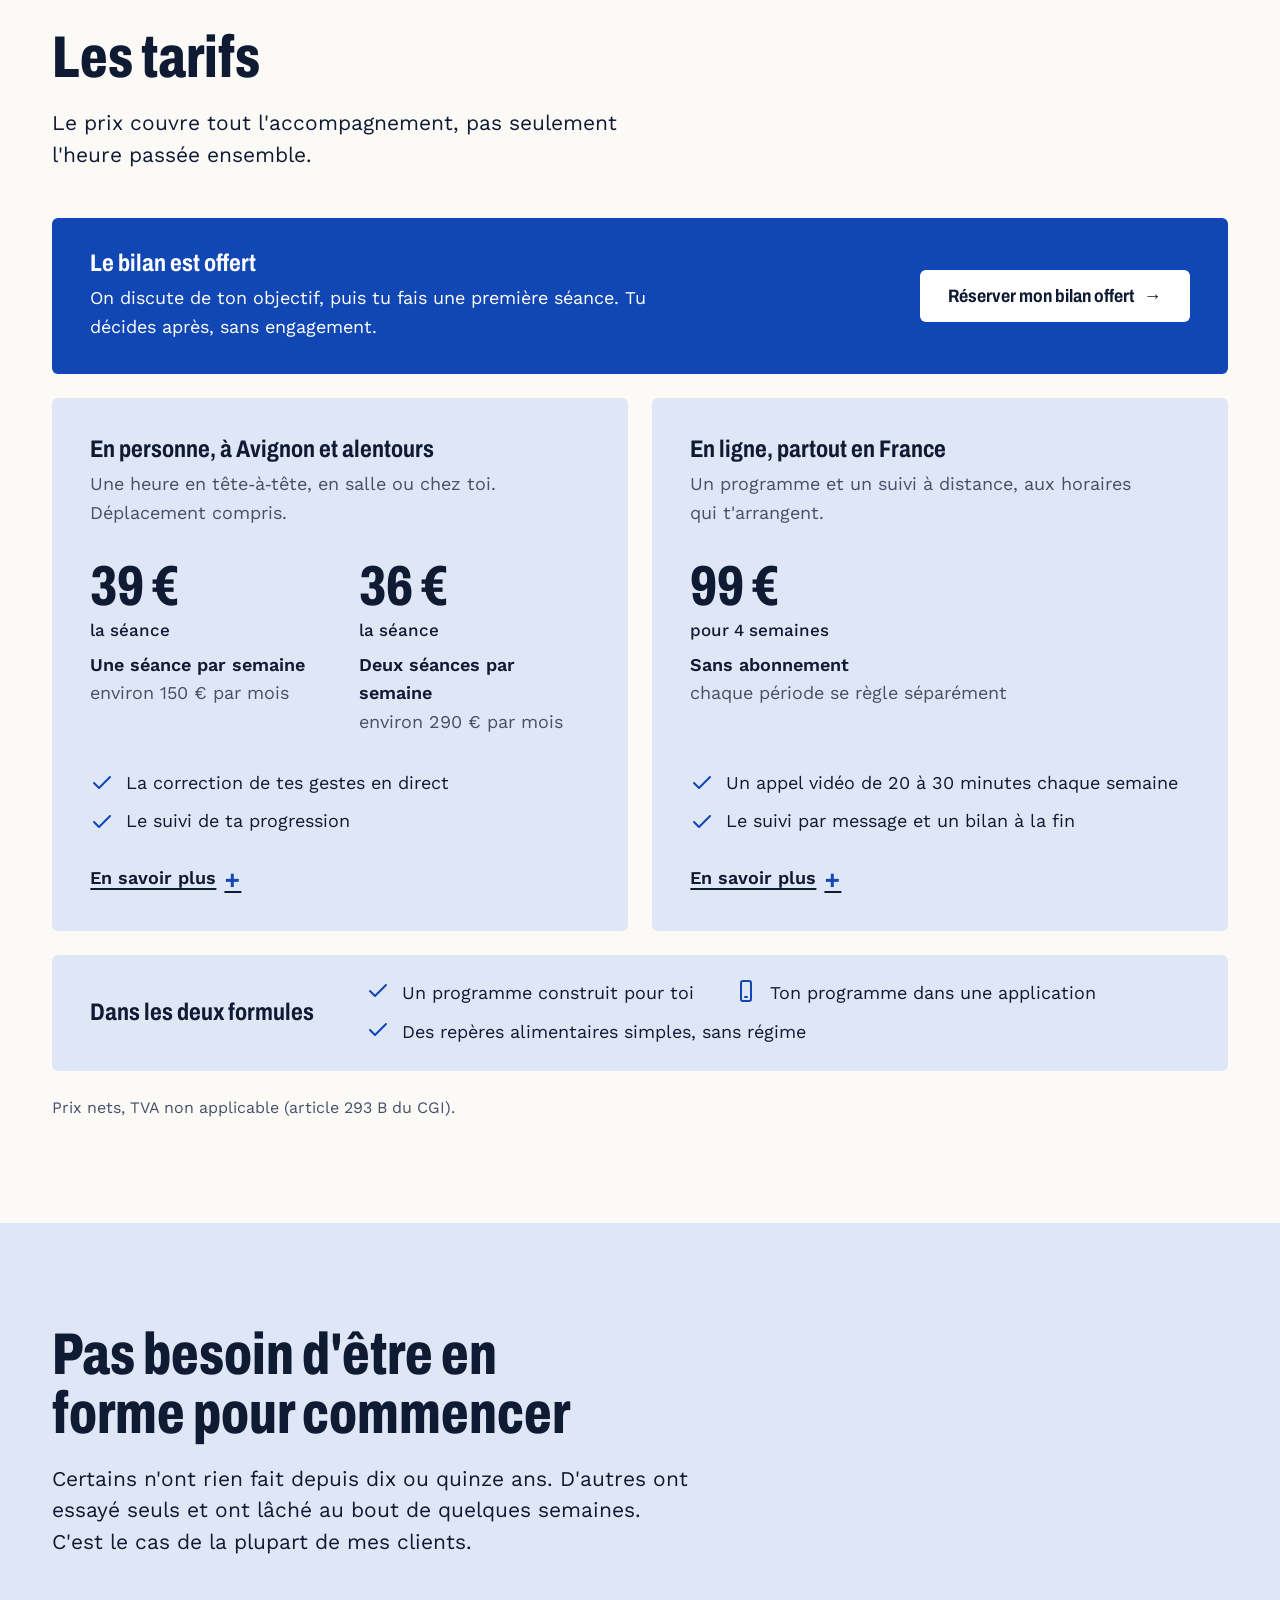
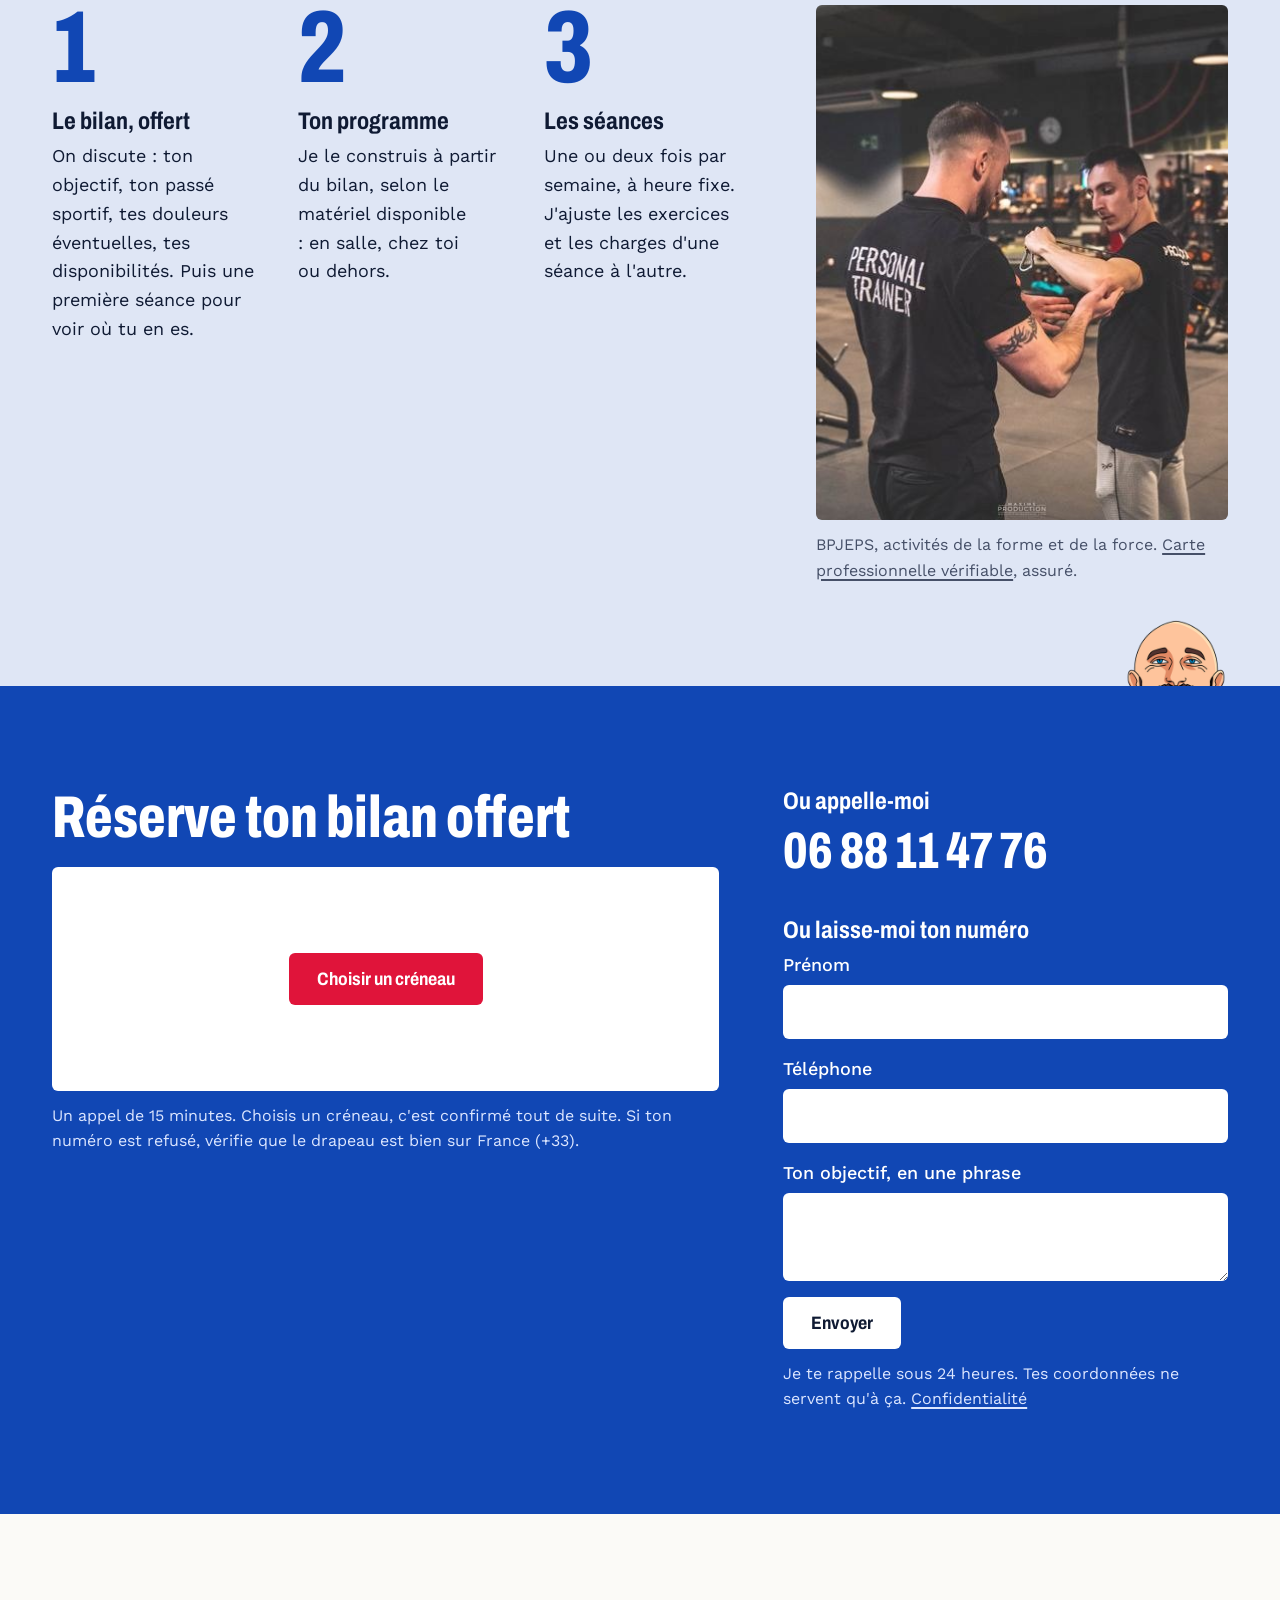
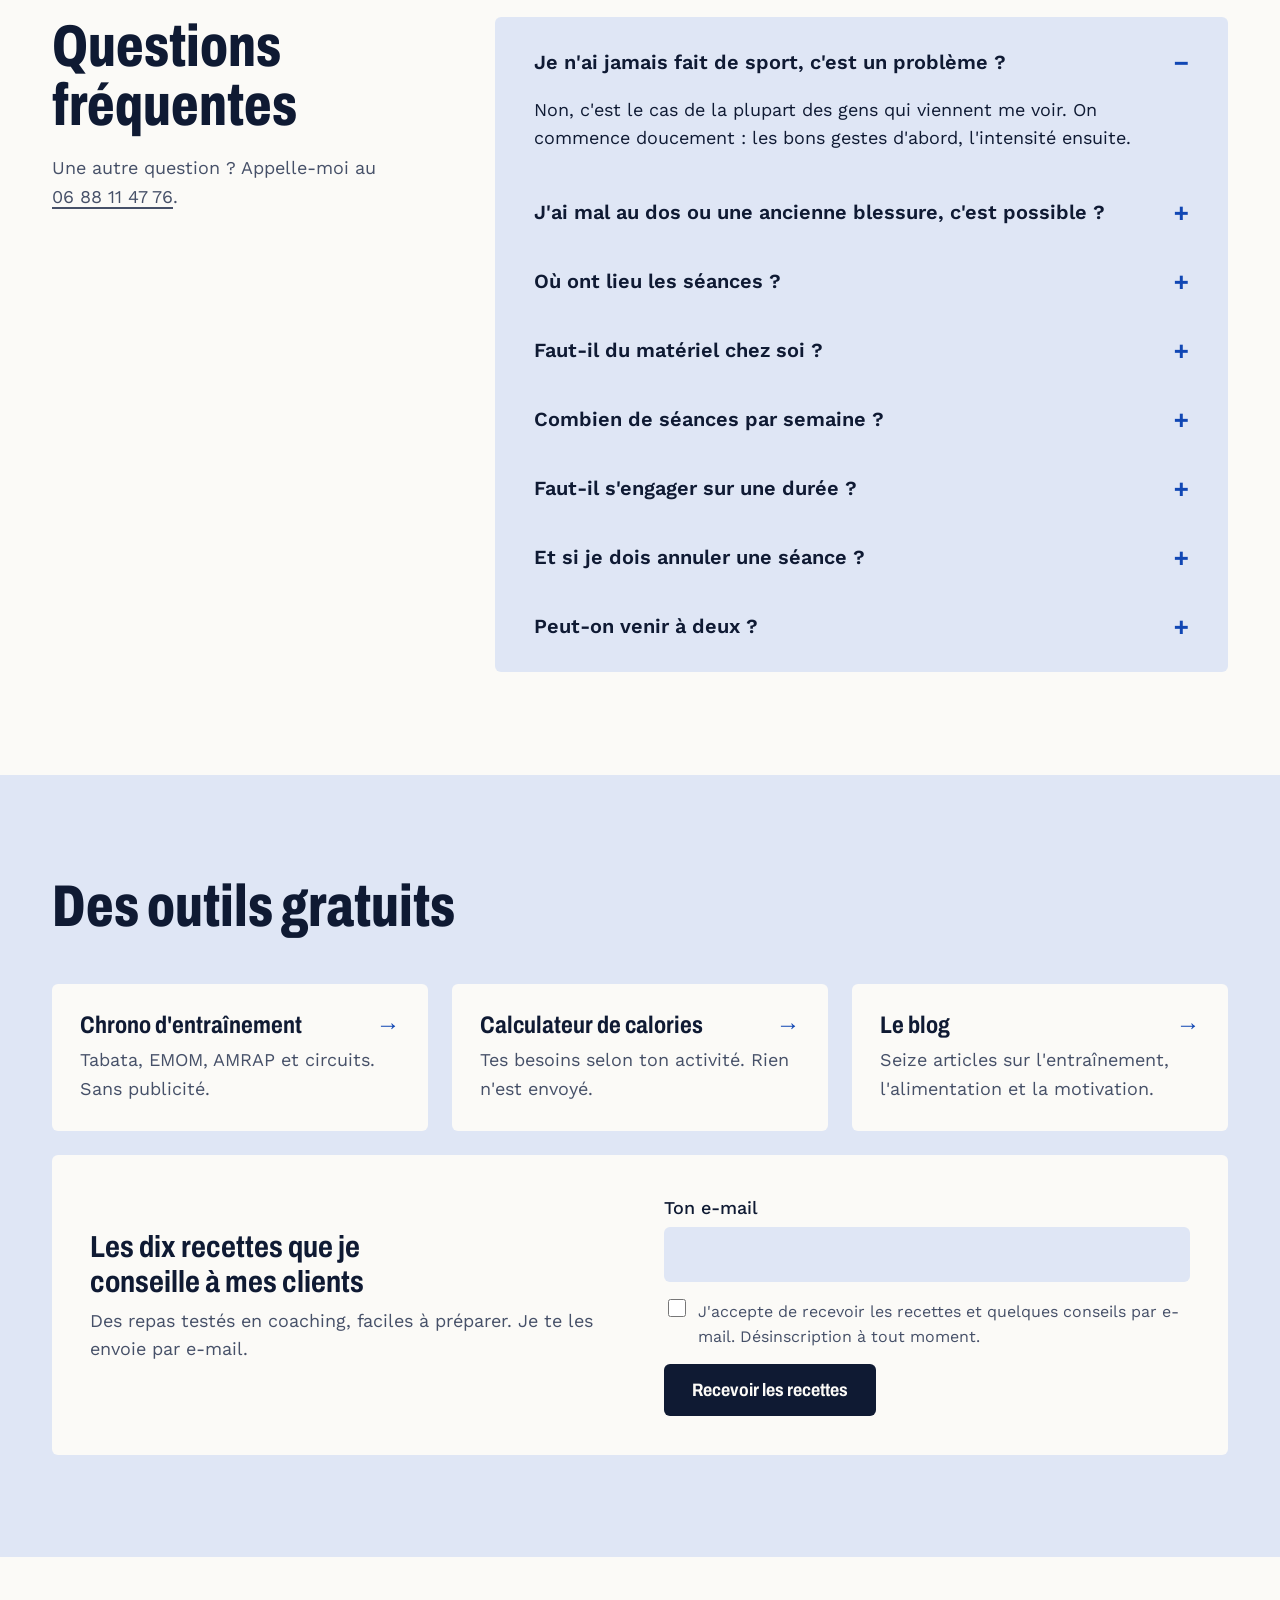
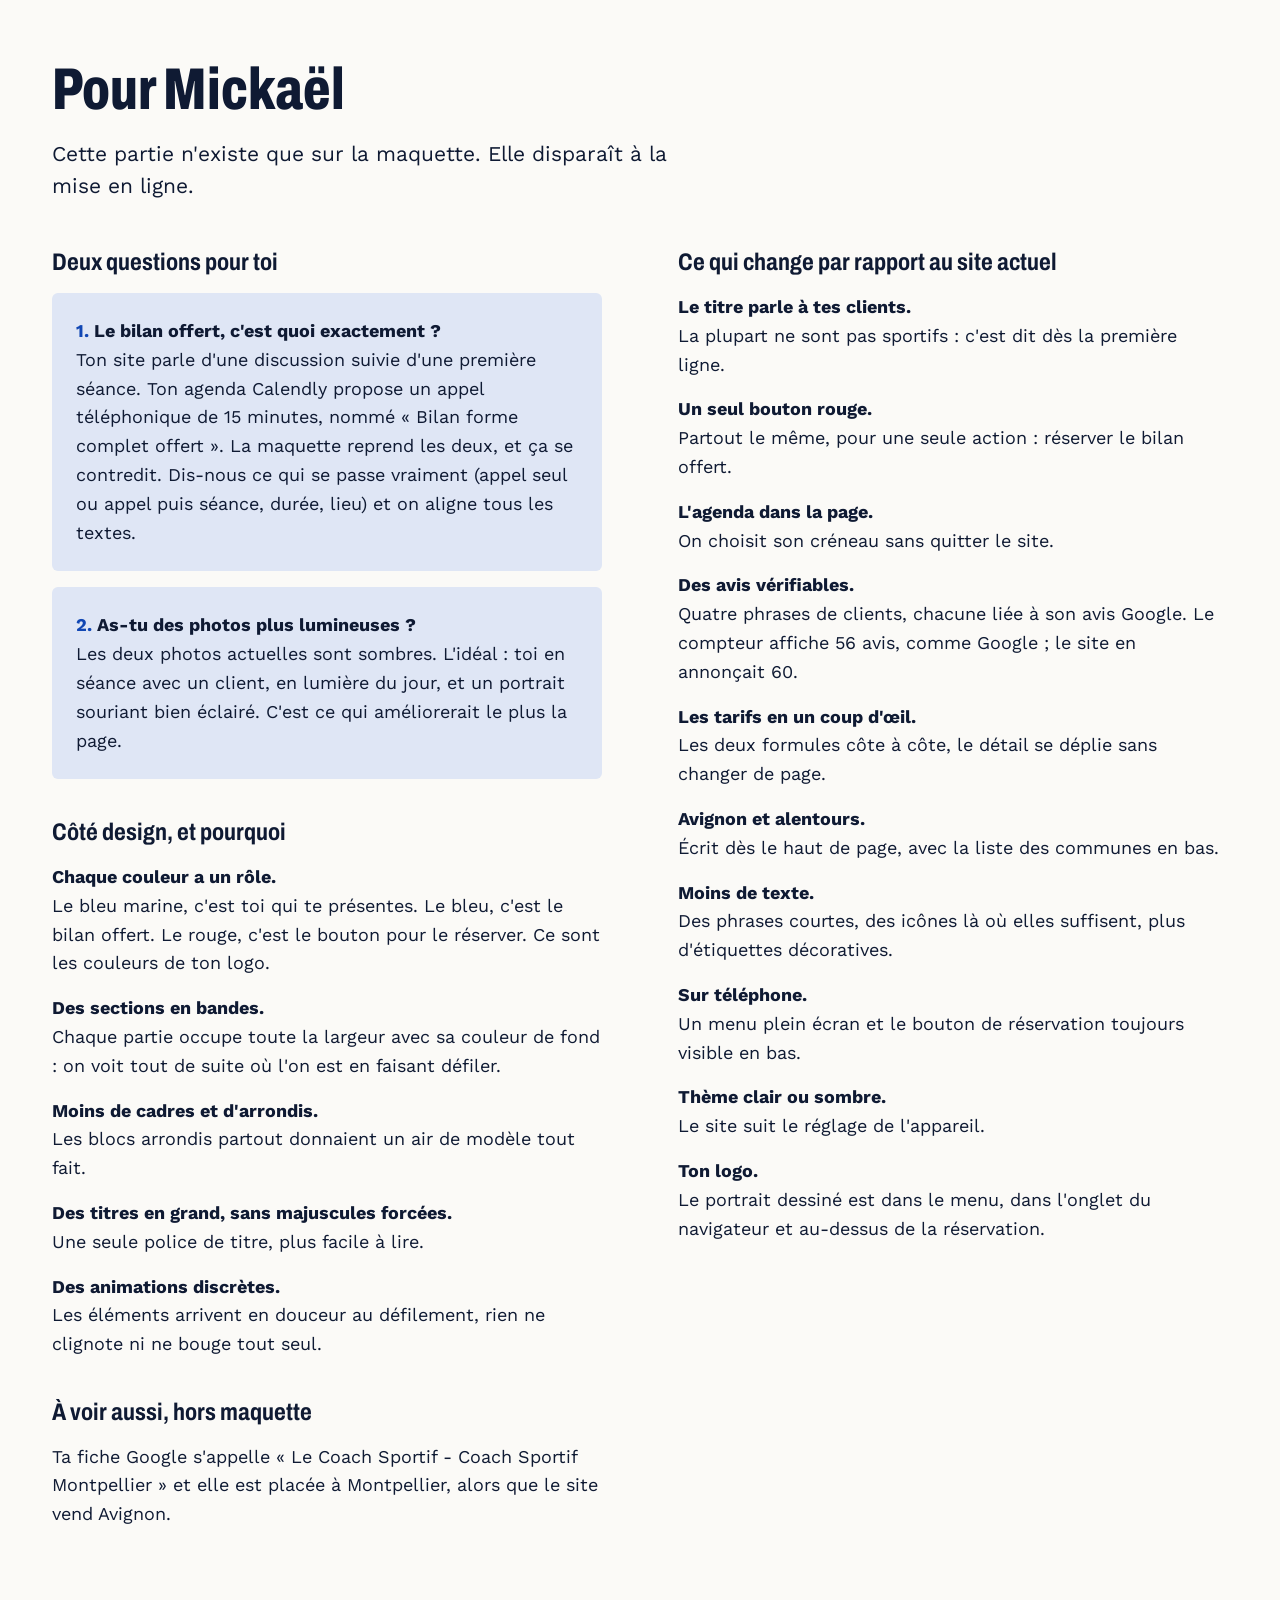
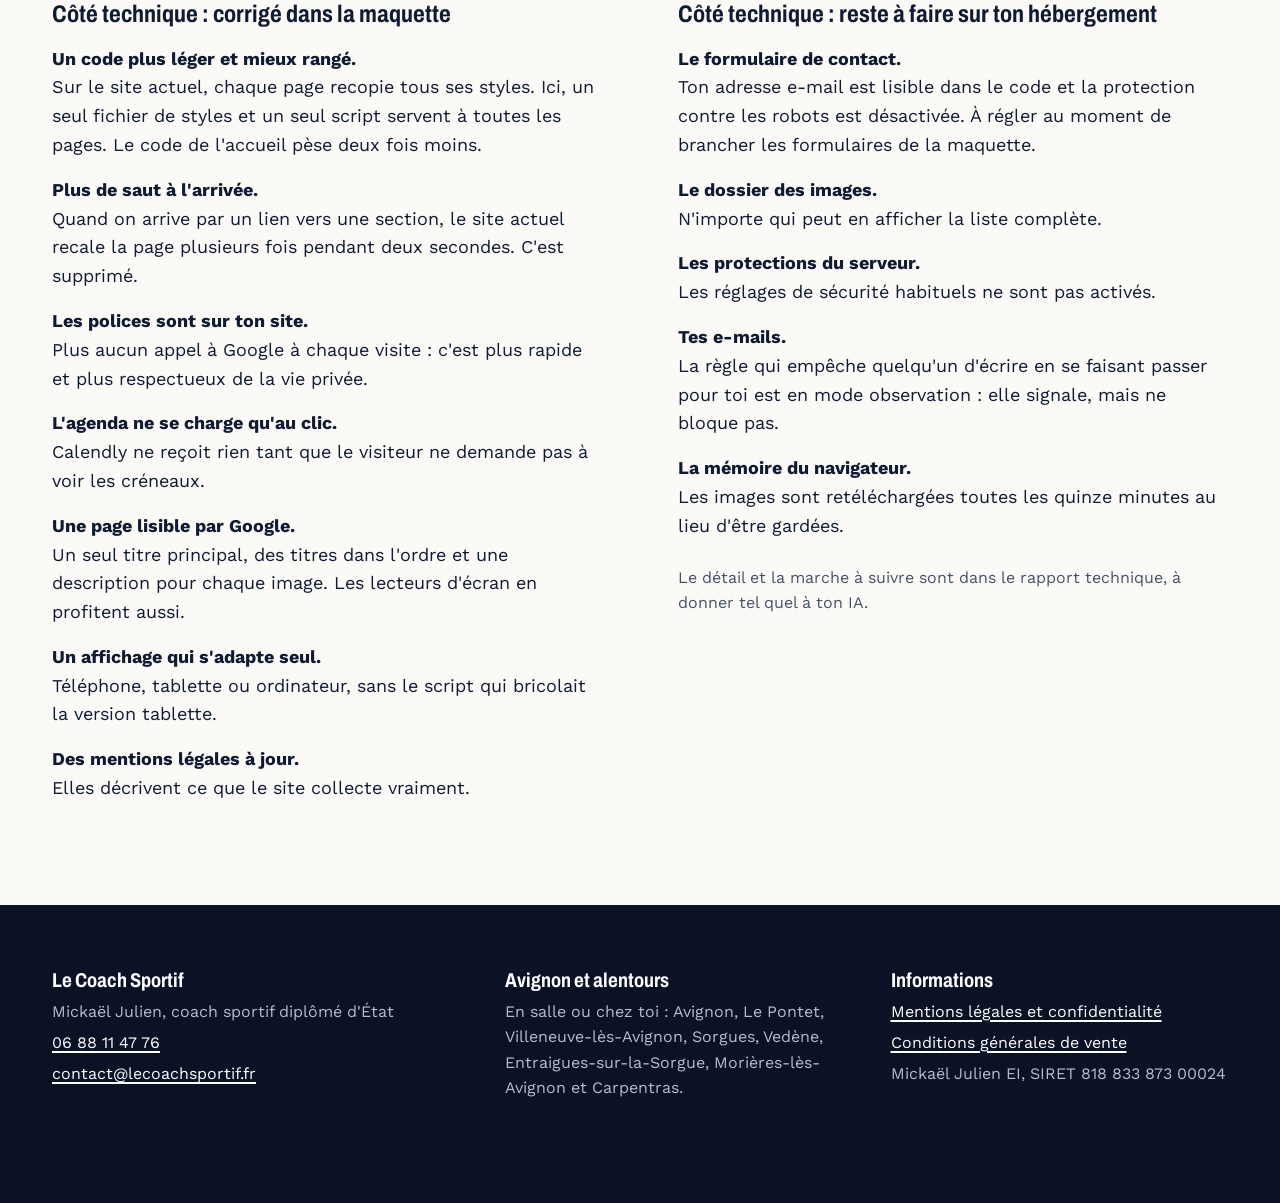
==== commit 62369094: "Notes pour Mickaël : volet technique, corrigé et reste à faire Co-Authored-By: Claude Opus 5.5 <nore" ====
--- a/index.html
+++ b/index.html
@@ -15,7 +15,7 @@
 </script>
 <link rel="preload" href="fonts/archivo.woff2" as="font" type="font/woff2" crossorigin>
 <link rel="icon" href="favicon.png" type="image/png">
-<link rel="stylesheet" href="site.css?v=c53b7d49">
+<link rel="stylesheet" href="site.css?v=ea00624c">
 </head>
 <body>
 
@@ -331,7 +331,7 @@
             <li><strong>Des animations discrètes.</strong> Les éléments arrivent en douceur au défilement, rien ne clignote ni ne bouge tout seul.</li>
           </ul>
           <h3>À voir aussi, hors maquette</h3>
-          <p>Ta fiche Google s'appelle « Le Coach Sportif - Coach Sportif Montpellier » et elle est placée à Montpellier, alors que le site vend Avignon. Les corrections techniques du site actuel sont dans un rapport à part.</p>
+          <p>Ta fiche Google s'appelle « Le Coach Sportif - Coach Sportif Montpellier » et elle est placée à Montpellier, alors que le site vend Avignon.</p>
         </div>
         <div>
           <h3>Ce qui change par rapport au site actuel</h3>
@@ -346,8 +346,32 @@
             <li><strong>Sur téléphone.</strong> Un menu plein écran et le bouton de réservation toujours visible en bas.</li>
             <li><strong>Thème clair ou sombre.</strong> Le site suit le réglage de l'appareil.</li>
             <li><strong>Ton logo.</strong> Le portrait dessiné est dans le menu, dans l'onglet du navigateur et au-dessus de la réservation.</li>
-            <li><strong>Vie privée.</strong> Les polices sont hébergées sur le site, l'agenda ne se charge qu'au clic, et les mentions légales disent ce que le site fait vraiment.</li>
-          </ul>
+          </ul>
+        </div>
+      </div>
+      <div class="memo-grid">
+        <div>
+          <h3>Côté technique : corrigé dans la maquette</h3>
+          <ul class="changes">
+            <li><strong>Un code plus léger et mieux rangé.</strong> Sur le site actuel, chaque page recopie tous ses styles. Ici, un seul fichier de styles et un seul script servent à toutes les pages. Le code de l'accueil pèse deux fois moins.</li>
+            <li><strong>Plus de saut à l'arrivée.</strong> Quand on arrive par un lien vers une section, le site actuel recale la page plusieurs fois pendant deux secondes. C'est supprimé.</li>
+            <li><strong>Les polices sont sur ton site.</strong> Plus aucun appel à Google à chaque visite : c'est plus rapide et plus respectueux de la vie privée.</li>
+            <li><strong>L'agenda ne se charge qu'au clic.</strong> Calendly ne reçoit rien tant que le visiteur ne demande pas à voir les créneaux.</li>
+            <li><strong>Une page lisible par Google.</strong> Un seul titre principal, des titres dans l'ordre et une description pour chaque image. Les lecteurs d'écran en profitent aussi.</li>
+            <li><strong>Un affichage qui s'adapte seul.</strong> Téléphone, tablette ou ordinateur, sans le script qui bricolait la version tablette.</li>
+            <li><strong>Des mentions légales à jour.</strong> Elles décrivent ce que le site collecte vraiment.</li>
+          </ul>
+        </div>
+        <div>
+          <h3>Côté technique : reste à faire sur ton hébergement</h3>
+          <ul class="changes">
+            <li><strong>Le formulaire de contact.</strong> Ton adresse e-mail est lisible dans le code et la protection contre les robots est désactivée. À régler au moment de brancher les formulaires de la maquette.</li>
+            <li><strong>Le dossier des images.</strong> N'importe qui peut en afficher la liste complète.</li>
+            <li><strong>Les protections du serveur.</strong> Les réglages de sécurité habituels ne sont pas activés.</li>
+            <li><strong>Tes e-mails.</strong> La règle qui empêche quelqu'un d'écrire en se faisant passer pour toi est en mode observation : elle signale, mais ne bloque pas.</li>
+            <li><strong>La mémoire du navigateur.</strong> Les images sont retéléchargées toutes les quinze minutes au lieu d'être gardées.</li>
+          </ul>
+          <p class="fine">Le détail et la marche à suivre sont dans le rapport technique, à donner tel quel à ton IA.</p>
         </div>
       </div>
     </div>
--- a/site.css
+++ b/site.css
@@ -226,6 +226,7 @@
 
 /* Notes de travail pour Mickaël, présentes sur la maquette seulement */
 .memo-grid{ display: grid; grid-template-columns: 1fr 1fr; gap: 3rem clamp(2rem, 6vw, 6rem); align-items: start; }
+.memo-grid + .memo-grid{ margin-top: 3.5rem; }
 .memo h3{ margin-bottom: 1rem; }
 .memo h3:not(:first-child){ margin-top: 2.5rem; }
 .asks, .changes{ margin: 0; padding: 0; list-style: none; display: grid; gap: 1rem; }
